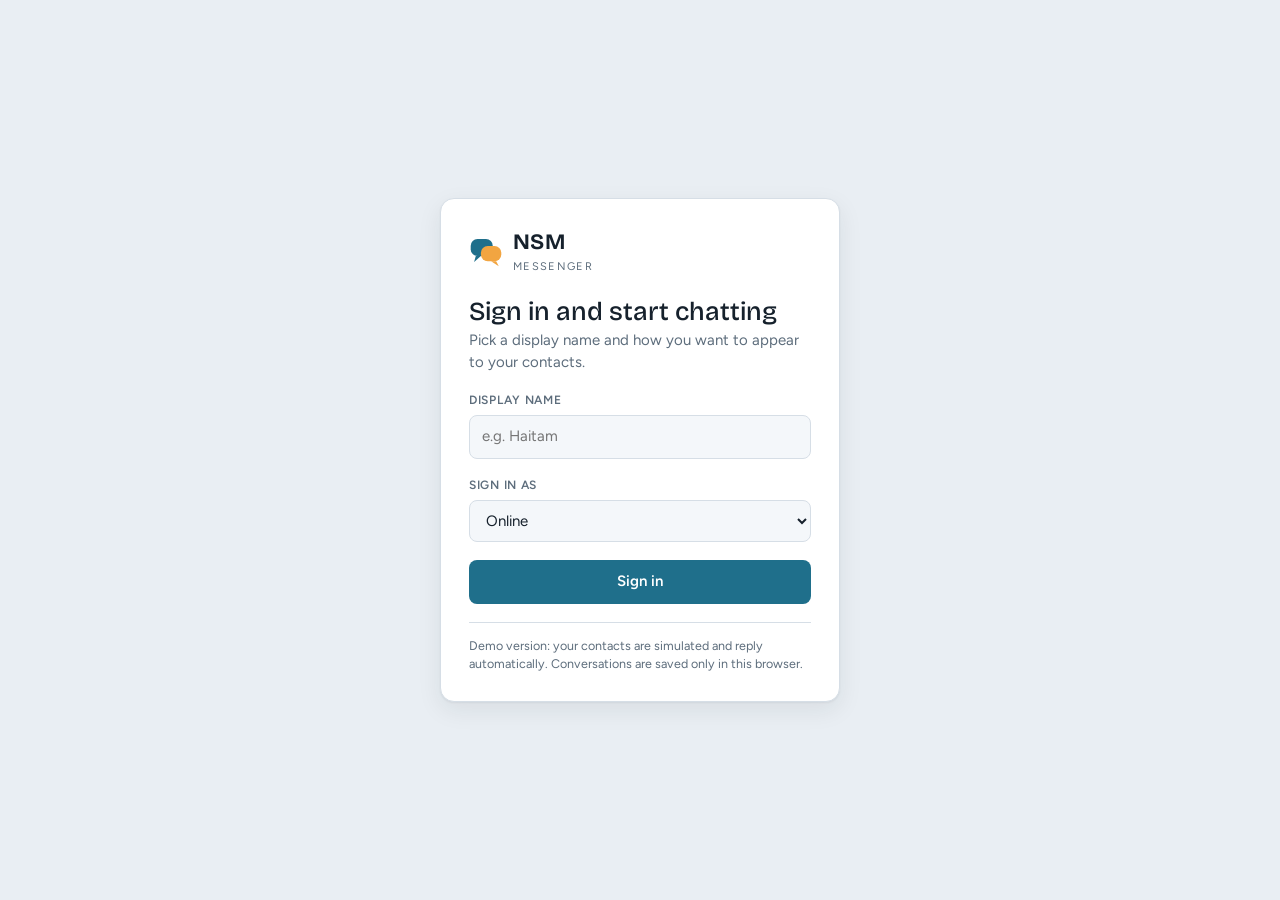
==== nsm/index.html @ 87607c0f "Add NSM Messenger demo app Co-Authored-By: Claude Opus 5.5 <noreply@anthropic.com> Claude-Session: h" ====
<!doctype html>
<html lang="en">
<head>
<meta charset="utf-8">
<meta name="viewport" content="width=device-width, initial-scale=1, viewport-fit=cover">
<title>NSM Messenger</title>
<meta name="claude:viewport-fit-sides" content="cover">
<link rel="preconnect" href="https://fonts.googleapis.com">
<link rel="preconnect" href="https://fonts.gstatic.com" crossorigin>
<link rel="stylesheet" href="https://fonts.googleapis.com/css2?family=Bricolage+Grotesque:opsz,wght@12..96,500;12..96,700&family=Figtree:wght@400;500;600&display=swap">
<style>
/* Layout: two-pane messenger — contact list on the left, tabbed conversations on the right; one pane at a time on phones */
:root {
  --bg: #e9eef3;
  --panel: #ffffff;
  --panel-2: #f4f7fa;
  --line: #d6dee6;
  --fg: #16212c;
  --muted: #5d6d7c;
  --accent: #1f6f8b;      /* deep lagoon */
  --accent-fg: #ffffff;
  --accent-soft: #dcecf2;
  --spark: #f2a541;       /* amber for nudges and unread */
  --mine: #1f6f8b;
  --mine-fg: #ffffff;
  --theirs: #eef2f6;
  --online: #2e9e5b;
  --busy: #d64545;
  --away: #e0a526;
  --offline: #9aa7b3;
  --shadow: 0 1px 2px rgba(22,33,44,.06), 0 8px 24px rgba(22,33,44,.08);
  --font-display: "Bricolage Grotesque", "Segoe UI", system-ui, sans-serif;
  --font-body: "Figtree", "Segoe UI", system-ui, -apple-system, sans-serif;
  color-scheme: light;
}
@media (prefers-color-scheme: dark) {
  :root:not([data-theme="light"]) {
    --bg: #0e151c; --panel: #151f29; --panel-2: #1b2733; --line: #283745;
    --fg: #e6edf3; --muted: #93a3b2; --accent: #4fb3d3; --accent-fg: #06202a;
    --accent-soft: #1b3a47; --spark: #f2b45c; --mine: #2b7f9c; --mine-fg: #f2fbff;
    --theirs: #1f2c39; --offline: #5e6d7b;
    --shadow: 0 1px 2px rgba(0,0,0,.3), 0 8px 24px rgba(0,0,0,.35);
    color-scheme: dark;
  }
}
:root[data-theme="dark"] {
  --bg: #0e151c; --panel: #151f29; --panel-2: #1b2733; --line: #283745;
  --fg: #e6edf3; --muted: #93a3b2; --accent: #4fb3d3; --accent-fg: #06202a;
  --accent-soft: #1b3a47; --spark: #f2b45c; --mine: #2b7f9c; --mine-fg: #f2fbff;
  --theirs: #1f2c39; --offline: #5e6d7b;
  --shadow: 0 1px 2px rgba(0,0,0,.3), 0 8px 24px rgba(0,0,0,.35);
  color-scheme: dark;
}

* { box-sizing: border-box; }
html, body { height: 100%; }
body {
  margin: 0; background: var(--bg); color: var(--fg);
  font-family: var(--font-body); font-size: 15px; line-height: 1.45;
  padding-left: max(16px, env(safe-area-inset-left, 0px));
  padding-right: max(16px, env(safe-area-inset-right, 0px));
  padding-block: 16px;
}
button, input, select, textarea { font: inherit; color: inherit; }
button { cursor: pointer; }
:focus-visible { outline: 2px solid var(--accent); outline-offset: 2px; }
[hidden] { display: none !important; }

/* ---------- Logo ---------- */
.logo { display: inline-flex; align-items: center; gap: 10px; }
.logo svg { width: 34px; height: 34px; flex: none; }
.logo b { font-family: var(--font-display); font-weight: 700; font-size: 22px; letter-spacing: .02em; }
.logo small { display: block; font-size: 11px; color: var(--muted); letter-spacing: .12em; text-transform: uppercase; }

/* ---------- Sign-in ---------- */
.signin { height: 100%; display: grid; place-items: center; }
.signin-card {
  width: min(400px, 100%); background: var(--panel); border: 1px solid var(--line);
  border-radius: 14px; box-shadow: var(--shadow); padding: 28px; display: grid; gap: 18px;
}
.signin-card h1 { font-family: var(--font-display); font-weight: 500; font-size: 26px; margin: 0; text-wrap: balance; }
.signin-card p { margin: 0; color: var(--muted); }
.field { display: grid; gap: 6px; }
.field label { font-size: 12px; font-weight: 600; letter-spacing: .06em; text-transform: uppercase; color: var(--muted); }
.field input, .field select {
  border: 1px solid var(--line); background: var(--panel-2); border-radius: 8px; padding: 10px 12px; width: 100%;
}
.btn {
  border: 0; border-radius: 8px; padding: 11px 16px; font-weight: 600;
  background: var(--accent); color: var(--accent-fg);
}
.btn:hover { filter: brightness(1.08); }
.demo-note { font-size: 12.5px; color: var(--muted); border-top: 1px solid var(--line); padding-top: 14px; }

/* ---------- App shell ---------- */
.app {
  height: 100%; max-width: 1200px; margin: 0 auto;
  display: grid; grid-template-columns: 330px minmax(0, 1fr); gap: 14px;
}
.pane { background: var(--panel); border: 1px solid var(--line); border-radius: 14px; box-shadow: var(--shadow); min-height: 0; min-width: 0; display: flex; flex-direction: column; overflow: hidden; }

/* Left: me + contacts */
.me { padding: 16px; border-bottom: 1px solid var(--line); display: grid; gap: 12px; background: var(--panel-2); }
.me-top { display: flex; align-items: center; justify-content: space-between; gap: 8px; }
.icon-btn { border: 1px solid var(--line); background: var(--panel); border-radius: 8px; width: 34px; height: 34px; display: grid; place-items: center; }
.icon-btn svg { width: 18px; height: 18px; stroke: currentColor; fill: none; stroke-width: 1.8; stroke-linecap: round; stroke-linejoin: round; }
.icon-btn:hover { border-color: var(--accent); color: var(--accent); }
.me-row { display: flex; gap: 12px; align-items: center; min-width: 0; }
.me-info { min-width: 0; flex: 1; display: grid; gap: 2px; }
.me-name { display: flex; gap: 6px; align-items: center; min-width: 0; }
.me-name input { font-weight: 600; font-size: 16px; border: 1px solid transparent; background: transparent; border-radius: 6px; padding: 2px 4px; margin-left: -4px; min-width: 0; flex: 1; }
.me-name select { border: 1px solid var(--line); background: var(--panel); border-radius: 6px; font-size: 12.5px; padding: 2px 4px; }
.me-pm { font-size: 13px; color: var(--muted); border: 1px solid transparent; background: transparent; border-radius: 6px; padding: 2px 4px; margin-left: -4px; width: 100%; font-style: italic; }
.me-name input:hover, .me-pm:hover, .me-name input:focus, .me-pm:focus { border-color: var(--line); background: var(--panel); }

.avatar { position: relative; flex: none; width: 44px; height: 44px; border-radius: 12px; display: grid; place-items: center; font-family: var(--font-display); font-weight: 700; font-size: 17px; color: #fff; }
.avatar.sm { width: 36px; height: 36px; border-radius: 10px; font-size: 14px; }
.avatar.lg { width: 52px; height: 52px; border-radius: 14px; font-size: 20px; }
.avatar::after {
  content: ""; position: absolute; right: -3px; bottom: -3px; width: 13px; height: 13px; border-radius: 50%;
  border: 2.5px solid var(--panel); background: var(--dot, var(--offline));
}
.st-online { --dot: var(--online); }
.st-busy { --dot: var(--busy); }
.st-away { --dot: var(--away); }
.st-offline { --dot: var(--offline); }

.search { padding: 12px 16px; border-bottom: 1px solid var(--line); }
.search input { width: 100%; border: 1px solid var(--line); background: var(--panel-2); border-radius: 8px; padding: 8px 12px; }

.contacts { overflow-y: auto; flex: 1; padding: 6px 8px 12px; }
.group-title {
  width: 100%; display: flex; align-items: center; gap: 6px; border: 0; background: none; text-align: left;
  padding: 10px 8px 6px; font-size: 12px; font-weight: 600; letter-spacing: .08em; text-transform: uppercase; color: var(--muted);
}
.group-title .chev { transition: transform .15s; display: inline-block; }
.group-title[aria-expanded="false"] .chev { transform: rotate(-90deg); }
.contact {
  width: 100%; display: flex; gap: 10px; align-items: center; padding: 8px; border-radius: 10px;
  border: 0; background: none; text-align: left; min-width: 0;
}
.contact:hover { background: var(--panel-2); }
.contact.active { background: var(--accent-soft); }
.contact .c-info { min-width: 0; flex: 1; display: grid; }
.contact .c-name { font-weight: 600; white-space: nowrap; overflow: hidden; text-overflow: ellipsis; }
.contact .c-pm { font-size: 12.5px; color: var(--muted); white-space: nowrap; overflow: hidden; text-overflow: ellipsis; }
.contact.is-offline .c-name { color: var(--muted); font-weight: 500; }
.badge { flex: none; min-width: 20px; height: 20px; border-radius: 10px; padding: 0 6px; background: var(--spark); color: #2b1a00; font-size: 12px; font-weight: 700; display: grid; place-items: center; }

/* Right: conversations */
.tabs { display: flex; gap: 4px; padding: 8px 8px 0; border-bottom: 1px solid var(--line); overflow-x: auto; background: var(--panel-2); min-height: 45px; }
.tab {
  display: flex; align-items: center; gap: 8px; border: 1px solid transparent; border-bottom: 0; border-radius: 9px 9px 0 0;
  padding: 7px 8px 7px 12px; background: none; white-space: nowrap; color: var(--muted); font-weight: 500; flex: none;
}
.tab.active { background: var(--panel); border-color: var(--line); color: var(--fg); margin-bottom: -1px; }
.tab .x { border: 0; background: none; width: 20px; height: 20px; border-radius: 5px; display: grid; place-items: center; color: var(--muted); padding: 0; }
.tab .x:hover { background: var(--line); color: var(--fg); }
.tab-dot { width: 10px; height: 10px; border-radius: 50%; background: var(--dot, var(--offline)); flex: none; }
.tab.flash { animation: flash 1s ease-in-out 3; }
@keyframes flash { 50% { background: var(--spark); color: #2b1a00; } }

.convo { flex: 1; display: flex; flex-direction: column; min-height: 0; }
.convo-head { display: flex; gap: 12px; align-items: center; padding: 14px 16px; border-bottom: 1px solid var(--line); }
.convo-head .h-info { min-width: 0; flex: 1; }
.convo-head .h-name { font-family: var(--font-display); font-weight: 700; font-size: 19px; line-height: 1.2; }
.convo-head .h-sub { font-size: 13px; color: var(--muted); white-space: nowrap; overflow: hidden; text-overflow: ellipsis; }
.back { display: none; }

.messages { flex: 1; overflow-y: auto; padding: 16px; display: flex; flex-direction: column; gap: 4px; min-height: 0; }
.msg { max-width: min(72%, 560px); display: grid; gap: 2px; }
.msg .who { font-size: 12px; color: var(--muted); margin-top: 8px; }
.msg .bubble { padding: 8px 12px; border-radius: 14px; background: var(--theirs); overflow-wrap: anywhere; white-space: pre-wrap; }
.msg.mine { align-self: flex-end; }
.msg.mine .who { text-align: right; }
.msg.mine .bubble { background: var(--mine); color: var(--mine-fg); }
.msg .time { font-size: 11px; color: var(--muted); font-variant-numeric: tabular-nums; }
.msg.mine .time { text-align: right; }
.sys { align-self: center; font-size: 12.5px; color: var(--muted); background: var(--panel-2); border: 1px dashed var(--line); border-radius: 20px; padding: 4px 12px; margin: 8px 0; text-align: center; }
.sys.nudge { border-color: var(--spark); color: var(--fg); }
.typing { font-size: 13px; color: var(--muted); padding: 0 16px 6px; min-height: 24px; font-style: italic; }
.typing .dots span { display: inline-block; animation: bounce 1.2s infinite; }
.typing .dots span:nth-child(2) { animation-delay: .15s; }
.typing .dots span:nth-child(3) { animation-delay: .3s; }
@keyframes bounce { 0%, 60%, 100% { transform: none; } 30% { transform: translateY(-3px); } }

.composer { border-top: 1px solid var(--line); padding: 10px 12px 12px; display: grid; gap: 8px; position: relative; }
.tools { display: flex; gap: 6px; align-items: center; flex-wrap: wrap; }
.tool { border: 1px solid var(--line); background: var(--panel); border-radius: 8px; padding: 5px 10px; font-size: 13px; font-weight: 500; display: inline-flex; gap: 6px; align-items: center; }
.tool:hover { border-color: var(--accent); color: var(--accent); }
.tool svg { width: 16px; height: 16px; stroke: currentColor; fill: none; stroke-width: 1.8; stroke-linecap: round; stroke-linejoin: round; }
.tool.nudge-btn:hover { border-color: var(--spark); color: var(--fg); background: color-mix(in srgb, var(--spark) 20%, var(--panel)); }
.input-row { display: flex; gap: 8px; align-items: flex-end; }
.input-row textarea { flex: 1; min-width: 0; resize: none; border: 1px solid var(--line); background: var(--panel-2); border-radius: 10px; padding: 10px 12px; height: 46px; max-height: 140px; }
.input-row .btn { height: 46px; }

.picker {
  position: absolute; bottom: calc(100% - 4px); left: 12px; background: var(--panel); border: 1px solid var(--line);
  border-radius: 12px; box-shadow: var(--shadow); padding: 8px; display: grid; grid-template-columns: repeat(8, 36px); gap: 2px; z-index: 5;
}
.picker button { border: 0; background: none; border-radius: 8px; height: 36px; font-size: 20px; }
.picker button:hover { background: var(--panel-2); }
.picker .hint { grid-column: 1 / -1; font-size: 11.5px; color: var(--muted); padding: 4px 4px 0; }

.empty { flex: 1; display: grid; place-items: center; text-align: center; padding: 24px; color: var(--muted); }
.empty h2 { font-family: var(--font-display); font-weight: 500; color: var(--fg); margin: 12px 0 4px; font-size: 22px; }
.empty p { margin: 0; max-width: 36ch; }

.shake { animation: shake .5s cubic-bezier(.36,.07,.19,.97) 2; }
@keyframes shake {
  10%, 90% { transform: translate(-2px, 1px); } 20%, 80% { transform: translate(4px, -2px); }
  30%, 50%, 70% { transform: translate(-7px, 2px); } 40%, 60% { transform: translate(7px, -1px); }
}
@media (prefers-reduced-motion: reduce) {
  .shake, .tab.flash, .typing .dots span { animation: none; }
}

/* Toasts */
.toasts { position: fixed; right: max(16px, env(safe-area-inset-right, 0px)); top: calc(16px + env(safe-area-inset-top, 0px)); display: grid; gap: 8px; z-index: 20; }
.toast {
  width: min(300px, calc(100vw - 32px)); background: var(--panel); border: 1px solid var(--line); border-left: 4px solid var(--accent);
  border-radius: 10px; box-shadow: var(--shadow); padding: 10px 12px; display: flex; gap: 10px; align-items: center;
  animation: slidein .25s ease-out; text-align: left;
}
.toast b { display: block; }
.toast span { font-size: 13px; color: var(--muted); }
@keyframes slidein { from { transform: translateY(12px); opacity: 0; } }

/* Phone: one pane at a time */
@media (max-width: 760px) {
  body { padding-block: 8px; }
  .app { grid-template-columns: minmax(0, 1fr); }
  .app.chatting .pane-left { display: none; }
  .app:not(.chatting) .pane-right { display: none; }
  .back { display: grid; }
  .msg { max-width: 85%; }
  .picker { grid-template-columns: repeat(6, 36px); }
}
</style>
</head>
<body>

<!-- ============ Sign-in ============ -->
<section class="signin" id="signin">
  <form class="signin-card" id="signinForm" novalidate>
    <div class="logo">
      <svg viewBox="0 0 40 40" aria-hidden="true">
        <rect x="2" y="6" width="26" height="20" rx="8" fill="#1f6f8b"/>
        <path d="M8 26 L6 33 L14 26 Z" fill="#1f6f8b"/>
        <rect x="14" y="14" width="24" height="18" rx="8" fill="#f2a541"/>
        <path d="M32 32 L35 38 L26 32 Z" fill="#f2a541"/>
      </svg>
      <div><b>NSM</b><small>Messenger</small></div>
    </div>
    <div>
      <h1>Sign in and start chatting</h1>
      <p>Pick a display name and how you want to appear to your contacts.</p>
    </div>
    <div class="field">
      <label for="nameInput">Display name</label>
      <input id="nameInput" maxlength="32" placeholder="e.g. Haitam" autocomplete="nickname" required>
    </div>
    <div class="field">
      <label for="statusInput">Sign in as</label>
      <select id="statusInput">
        <option value="online">Online</option>
        <option value="busy">Busy</option>
        <option value="away">Away</option>
        <option value="offline">Appear offline</option>
      </select>
    </div>
    <button class="btn" type="submit">Sign in</button>
    <p class="demo-note">Demo version: your contacts are simulated and reply automatically. Conversations are saved only in this browser.</p>
  </form>
</section>

<!-- ============ Main app ============ -->
<main class="app" id="app" hidden>
  <aside class="pane pane-left">
    <div class="me">
      <div class="me-top">
        <div class="logo">
          <svg viewBox="0 0 40 40" aria-hidden="true">
            <rect x="2" y="6" width="26" height="20" rx="8" fill="#1f6f8b"/>
            <path d="M8 26 L6 33 L14 26 Z" fill="#1f6f8b"/>
            <rect x="14" y="14" width="24" height="18" rx="8" fill="#f2a541"/>
            <path d="M32 32 L35 38 L26 32 Z" fill="#f2a541"/>
          </svg>
          <div><b>NSM</b></div>
        </div>
        <div style="display:flex; gap:6px">
          <button class="icon-btn" id="soundBtn" title="Sounds on" aria-label="Turn sounds off">
            <svg viewBox="0 0 24 24"><path d="M11 5 6 9H3v6h3l5 4z"/><path d="M15.5 8.5a5 5 0 0 1 0 7"/><path d="M18.5 5.5a9 9 0 0 1 0 13"/></svg>
          </button>
          <button class="icon-btn" id="signoutBtn" title="Sign out" aria-label="Sign out">
            <svg viewBox="0 0 24 24"><path d="M15 4h4a1 1 0 0 1 1 1v14a1 1 0 0 1-1 1h-4"/><path d="M10 16l-4-4 4-4"/><path d="M6 12h10"/></svg>
          </button>
        </div>
      </div>
      <div class="me-row">
        <div class="avatar lg" id="meAvatar"></div>
        <div class="me-info">
          <div class="me-name">
            <input id="meName" aria-label="Your display name" maxlength="32">
            <select id="meStatus" aria-label="Your status">
              <option value="online">Online</option>
              <option value="busy">Busy</option>
              <option value="away">Away</option>
              <option value="offline">Appear offline</option>
            </select>
          </div>
          <input class="me-pm" id="mePm" aria-label="Your personal message" maxlength="80" placeholder="Share a quick message">
        </div>
      </div>
    </div>
    <div class="search"><input id="search" type="search" placeholder="Search contacts" aria-label="Search contacts"></div>
    <div class="contacts" id="contacts"></div>
  </aside>

  <section class="pane pane-right" id="chatPane">
    <div class="tabs" id="tabs" role="tablist" aria-label="Open conversations"></div>
    <div class="empty" id="empty">
      <div>
        <svg viewBox="0 0 40 40" width="64" height="64" aria-hidden="true">
          <rect x="2" y="6" width="26" height="20" rx="8" fill="#1f6f8b"/>
          <path d="M8 26 L6 33 L14 26 Z" fill="#1f6f8b"/>
          <rect x="14" y="14" width="24" height="18" rx="8" fill="#f2a541"/>
          <path d="M32 32 L35 38 L26 32 Z" fill="#f2a541"/>
        </svg>
        <h2>No conversation open</h2>
        <p>Double-click a contact (or tap on a phone) to start a conversation. You can keep several open in tabs.</p>
      </div>
    </div>
    <div class="convo" id="convo" hidden>
      <div class="convo-head">
        <button class="icon-btn back" id="backBtn" aria-label="Back to contacts">
          <svg viewBox="0 0 24 24"><path d="M15 18l-6-6 6-6"/></svg>
        </button>
        <div class="avatar" id="hAvatar"></div>
        <div class="h-info">
          <div class="h-name" id="hName"></div>
          <div class="h-sub" id="hSub"></div>
        </div>
      </div>
      <div class="messages" id="messages" aria-live="polite"></div>
      <div class="typing" id="typing"></div>
      <div class="composer">
        <div class="picker" id="picker" hidden></div>
        <div class="tools">
          <button class="tool" id="emojiBtn" type="button" aria-expanded="false">
            <svg viewBox="0 0 24 24"><circle cx="12" cy="12" r="9"/><path d="M8.5 14a4 4 0 0 0 7 0"/><path d="M9 9.5h.01M15 9.5h.01"/></svg>Emoticons
          </button>
          <button class="tool nudge-btn" id="nudgeBtn" type="button" title="Shake your contact's window">
            <svg viewBox="0 0 24 24"><path d="M4 8l2 8M10 6l2 12M16 8l2 8"/></svg>Nudge
          </button>
          <button class="tool" id="clearBtn" type="button">
            <svg viewBox="0 0 24 24"><path d="M4 7h16M9 7V4h6v3M6 7l1 13h10l1-13"/></svg>Clear history
          </button>
        </div>
        <form class="input-row" id="sendForm">
          <textarea id="input" rows="1" placeholder="Type a message" aria-label="Message"></textarea>
          <button class="btn" type="submit">Send</button>
        </form>
      </div>
    </div>
  </section>
</main>

<div class="toasts" id="toasts" aria-live="polite"></div>

<script>
(() => {
  "use strict";

  /* ---------------- Storage (safe) ---------------- */
  const KEY = "nsm-messenger-v1";
  const load = () => { try { return JSON.parse(localStorage.getItem(KEY)) || {}; } catch { return {}; } };
  const save = () => {
    try {
      localStorage.setItem(KEY, JSON.stringify({
        me, sound, convos,
        contacts: contacts.map(c => ({ id: c.id, status: c.status }))
      }));
    } catch {}
  };

  /* ---------------- Data ---------------- */
  const STATUS_LABEL = { online: "Online", busy: "Busy", away: "Away", offline: "Offline" };
  const COLORS = ["#1f6f8b", "#b4532a", "#6b4fa3", "#2e8a62", "#a33d63", "#3d5fa8", "#8a6a1f", "#3b7c84"];

  // Simulated contacts. All fictional.
  const SEED = [
    { id: "yasmine", name: "Yasmine", pm: "Back from Chefchaouen ☀️", status: "online", mood: "warm",
      lines: ["Haha yes!", "I was just thinking about that", "Did you see the photos I sent?", "Let's grab a coffee this week?", "Totally agree 😊"] },
    { id: "karim", name: "Karim B.", pm: "Coding… do not disturb", status: "busy", mood: "short",
      lines: ["one sec", "in a meeting, call you after", "ok 👍", "send me the link", "yep"] },
    { id: "lea", name: "Léa", pm: "♪ listening to lo-fi beats", status: "online", mood: "warm",
      lines: ["Oh nice!!", "Tell me more 👀", "I miss our long chats", "Same here lol", "That song is stuck in my head now 🎶"] },
    { id: "omar", name: "Omar", pm: "Match tonight at 9 ⚽", status: "away", mood: "sport",
      lines: ["Are you watching the match?", "We're going to win this one", "Haha classic", "Brb, getting food", "Who's coming tonight?"] },
    { id: "sofia", name: "Sofia", pm: "Exams week 📚", status: "online", mood: "study",
      lines: ["Can't talk long, revising", "Do you have the notes from Tuesday?", "Wish me luck!", "Ugh, so much to learn", "Thanks, you're the best"] },
    { id: "nadia", name: "Nadia", pm: "", status: "offline", mood: "warm",
      lines: ["Sorry, just saw this!", "Hey you! How are things?", "Haha I knew it", "Let's catch up soon"] },
    { id: "thomas", name: "Thomas", pm: "Somewhere over the Atlantic ✈️", status: "offline", mood: "short",
      lines: ["Just landed!", "wifi is terrible here", "Talk later?", "👋"] },
    { id: "ines", name: "Inès", pm: "New phone, who dis", status: "offline", mood: "warm",
      lines: ["Hiii", "OMG really?", "Send pics!", "That's hilarious 😂"] }
  ];

  const saved = load();
  let me = saved.me || null;
  let sound = saved.sound !== false;
  let convos = saved.convos || {};     // id -> [{from, text, t, kind}]
  const contacts = SEED.map((c, i) => {
    const s = (saved.contacts || []).find(x => x.id === c.id);
    return { ...c, color: COLORS[i % COLORS.length], status: s ? s.status : c.status, unread: 0 };
  });
  let openTabs = [];
  let active = null;
  const collapsed = { online: false, offline: false };
  const typingTimers = {};

  /* ---------------- Helpers ---------------- */
  const $ = id => document.getElementById(id);
  const esc = s => s.replace(/[&<>"']/g, ch => ({ "&": "&amp;", "<": "&lt;", ">": "&gt;", '"': "&quot;", "'": "&#39;" }[ch]));
  const initials = n => n.trim().split(/\s+/).map(p => p[0]).join("").slice(0, 2).toUpperCase() || "?";
  const byId = id => contacts.find(c => c.id === id);
  const fmtTime = t => new Date(t).toLocaleTimeString([], { hour: "2-digit", minute: "2-digit" });
  const rand = arr => arr[Math.floor(Math.random() * arr.length)];

  const EMOTICONS = [
    [":)", "🙂"], [":-)", "🙂"], [":D", "😄"], [":-D", "😄"], [";)", "😉"], [";-)", "😉"],
    [":(", "🙁"], [":-(", "🙁"], [":P", "😛"], [":p", "😛"], [":O", "😮"], [":o", "😮"],
    [":'(", "😢"], ["(H)", "😎"], ["(h)", "😎"], [":@", "😠"], ["<3", "❤️"], ["(y)", "👍"],
    ["(Y)", "👍"], ["(n)", "👎"], ["(N)", "👎"], ["(L)", "❤️"], ["(l)", "❤️"], ["(*)", "⭐"], ["(coffee)", "☕"]
  ];
  const PICKER = ["🙂","😄","😉","😛","😮","😢","😎","😠","❤️","👍","👎","⭐","☕","😂","🥰","🤔","🙌","🎉","😴","🔥","🍕","🎶","⚽","👋"];
  const emoticonize = text => {
    // Replace text shortcuts only when surrounded by start/end or whitespace.
    let out = text;
    for (const [code, emo] of EMOTICONS) {
      const re = new RegExp("(^|\\s)" + code.replace(/[.*+?^${}()|[\]\\]/g, "\\$&") + "(?=\\s|$)", "g");
      out = out.replace(re, "$1" + emo);
    }
    return out;
  };

  /* ---------------- Sound (Web Audio, starts after a click) ---------------- */
  let ctx = null;
  const tone = (freqs, dur = 0.12) => {
    if (!sound) return;
    try {
      ctx = ctx || new (window.AudioContext || window.webkitAudioContext)();
      let t = ctx.currentTime;
      for (const f of freqs) {
        const o = ctx.createOscillator(), g = ctx.createGain();
        o.type = "sine"; o.frequency.value = f;
        g.gain.setValueAtTime(0.0001, t);
        g.gain.exponentialRampToValueAtTime(0.18, t + 0.01);
        g.gain.exponentialRampToValueAtTime(0.0001, t + dur);
        o.connect(g).connect(ctx.destination); o.start(t); o.stop(t + dur + 0.02);
        t += dur * 0.8;
      }
    } catch {}
  };
  const sfx = {
    message: () => tone([880, 1175]),
    signin: () => tone([523, 659, 784], 0.14),
    nudge: () => tone([180, 140, 180, 140], 0.08)
  };

  /* ---------------- Rendering: me ---------------- */
  function renderMe() {
    $("meName").value = me.name;
    $("meStatus").value = me.status;
    $("mePm").value = me.pm || "";
    const a = $("meAvatar");
    a.textContent = initials(me.name);
    a.style.background = "#1f6f8b";
    a.className = "avatar lg st-" + me.status;
    const sb = $("soundBtn");
    sb.title = sound ? "Sounds on" : "Sounds off";
    sb.setAttribute("aria-label", sound ? "Turn sounds off" : "Turn sounds on");
    sb.style.opacity = sound ? 1 : 0.45;
  }

  /* ---------------- Rendering: contacts ---------------- */
  function contactRow(c) {
    const off = c.status === "offline";
    return `<button class="contact ${off ? "is-offline" : ""} ${c.id === active ? "active" : ""}" data-id="${c.id}" title="${esc(c.name)} (${STATUS_LABEL[c.status]})">
      <span class="avatar sm st-${c.status}" style="background:${c.color}">${esc(initials(c.name))}</span>
      <span class="c-info">
        <span class="c-name">${esc(c.name)}${c.status !== "online" && !off ? ` <span style="font-weight:400;color:var(--muted)">(${STATUS_LABEL[c.status]})</span>` : ""}</span>
        ${c.pm ? `<span class="c-pm">${esc(c.pm)}</span>` : ""}
      </span>
      ${c.unread ? `<span class="badge" aria-label="${c.unread} unread">${c.unread}</span>` : ""}
    </button>`;
  }
  function renderContacts() {
    const q = $("search").value.trim().toLowerCase();
    const list = contacts.filter(c => !q || c.name.toLowerCase().includes(q) || (c.pm || "").toLowerCase().includes(q));
    const on = list.filter(c => c.status !== "offline");
    const off = list.filter(c => c.status === "offline");
    const group = (key, label, items) => `
      <button class="group-title" data-group="${key}" aria-expanded="${!collapsed[key]}"><span class="chev">▾</span>${label} (${items.length})</button>
      ${collapsed[key] ? "" : items.map(contactRow).join("")}`;
    $("contacts").innerHTML = group("online", "Online", on) + group("offline", "Offline", off) +
      (list.length ? "" : `<p style="color:var(--muted);padding:12px 8px;margin:0">No contact matches “${esc(q)}”.</p>`);
  }

  /* ---------------- Rendering: tabs & conversation ---------------- */
  function renderTabs() {
    $("tabs").innerHTML = openTabs.map(id => {
      const c = byId(id);
      return `<div class="tab ${id === active ? "active" : ""}" role="tab" aria-selected="${id === active}" data-tab="${id}" tabindex="0">
        <span class="tab-dot st-${c.status}" aria-label="${STATUS_LABEL[c.status]}"></span>
        ${esc(c.name)}${c.unread ? ` <span class="badge">${c.unread}</span>` : ""}
        <button class="x" data-close="${id}" aria-label="Close conversation with ${esc(c.name)}">✕</button>
      </div>`;
    }).join("");
    $("empty").hidden = !!active;
    $("convo").hidden = !active;
  }

  function renderHeader() {
    if (!active) return;
    const c = byId(active);
    const a = $("hAvatar");
    a.textContent = initials(c.name); a.style.background = c.color; a.className = "avatar st-" + c.status;
    $("hName").textContent = c.name;
    $("hSub").textContent = STATUS_LABEL[c.status] + (c.pm ? " · " + c.pm : "");
  }

  function renderMessages() {
    if (!active) return;
    const c = byId(active);
    const msgs = convos[active] || [];
    let html = msgs.length ? "" : `<div class="sys">This is the start of your conversation with ${esc(c.name)}. Say hi :)</div>`;
    if (c.status === "offline") html += `<div class="sys">${esc(c.name)} appears to be offline. Messages will be delivered when they sign in.</div>`;
    let prev = null;
    for (const m of msgs) {
      if (m.kind === "nudge") {
        html += `<div class="sys nudge">${m.from === "me" ? "You sent a nudge." : esc(c.name) + " just sent you a nudge!"} · ${fmtTime(m.t)}</div>`;
        prev = null; continue;
      }
      const mine = m.from === "me";
      const showWho = prev !== m.from;
      html += `<div class="msg ${mine ? "mine" : ""}">
        ${showWho ? `<div class="who">${mine ? esc(me.name) : esc(c.name)} says:</div>` : ""}
        <div class="bubble">${esc(m.text)}</div>
        <div class="time">${fmtTime(m.t)}</div>
      </div>`;
      prev = m.from;
    }
    const box = $("messages");
    box.innerHTML = html;
    box.scrollTop = box.scrollHeight;
  }

  function renderTyping() {
    const el = $("typing");
    if (active && typingTimers[active]) {
      el.innerHTML = `${esc(byId(active).name)} is typing<span class="dots"><span>.</span><span>.</span><span>.</span></span>`;
    } else el.textContent = "";
  }

  function renderAll() { renderMe(); renderContacts(); renderTabs(); renderHeader(); renderMessages(); renderTyping(); }

  /* ---------------- Actions ---------------- */
  function openChat(id) {
    if (!openTabs.includes(id)) openTabs.push(id);
    active = id;
    byId(id).unread = 0;
    $("app").classList.add("chatting");
    renderContacts(); renderTabs(); renderHeader(); renderMessages(); renderTyping();
    $("picker").hidden = true;
    setTimeout(() => $("input").focus(), 0);
  }
  function closeChat(id) {
    openTabs = openTabs.filter(x => x !== id);
    if (active === id) active = openTabs[openTabs.length - 1] || null;
    if (!active) $("app").classList.remove("chatting");
    renderContacts(); renderTabs(); renderHeader(); renderMessages(); renderTyping();
  }
  function push(id, msg) {
    (convos[id] = convos[id] || []).push(msg);
    if (convos[id].length > 300) convos[id] = convos[id].slice(-300);
    save();
  }

  function incoming(id, msg) {
    push(id, msg);
    const c = byId(id);
    if (!openTabs.includes(id)) openTabs.push(id);
    if (id !== active || document.hidden) {
      c.unread++;
      toast(c, msg.kind === "nudge" ? "sent you a nudge!" : msg.text);
    }
    if (msg.kind === "nudge") { sfx.nudge(); shake(); } else sfx.message();
    if (!active) active = id;
    renderContacts(); renderTabs(); renderHeader(); renderMessages(); renderTyping();
    if (id !== active) { const t = document.querySelector(`[data-tab="${id}"]`); t && t.classList.add("flash"); }
  }

  function shake() {
    const p = $("chatPane");
    p.classList.remove("shake"); void p.offsetWidth; p.classList.add("shake");
  }

  // Simulated reply: picks a contextual line, shows "typing", then answers.
  function scheduleReply(id, userText) {
    const c = byId(id);
    if (c.status === "offline" || me.status === "offline") return;
    if (typingTimers[id]) return;
    const delayStart = c.status === "away" ? 3000 + Math.random() * 4000 : 600 + Math.random() * 1200;
    setTimeout(() => {
      typingTimers[id] = true; renderTyping();
      const text = replyFor(c, userText);
      setTimeout(() => {
        delete typingTimers[id];
        incoming(id, { from: id, text, t: Date.now() });
        renderTyping();
      }, 900 + Math.min(text.length * 45, 2600));
    }, delayStart);
  }

  function replyFor(c, text) {
    const t = text.toLowerCase();
    if (/\b(hi|hey|hello|salut|salam|bonjour|yo)\b/.test(t)) return rand([`Hey ${me.name}! 😄`, `Heyy, what's up?`, `Hi! Long time no see`]);
    if (/how are (you|u)|ça va|ca va|labas/.test(t)) return rand(["All good, and you?", "Pretty busy but fine 🙂", "Great now that you're here haha"]);
    if (/\?$/.test(t.trim())) return rand(["Hmm good question 🤔", "Yes, I think so", "Not sure, let me check", "Why do you ask? 😛"]);
    if (/(bye|ciao|later|see you|bslama)/.test(t)) return rand(["Bye! 👋", "Talk later!", "See you ❤️"]);
    if (/(lol|haha|mdr|😂)/.test(t)) return rand(["😂😂", "Haha stop", "I'm dying lol"]);
    return rand(c.lines);
  }

  function send(text) {
    text = emoticonize(text.trim());
    if (!text || !active) return;
    push(active, { from: "me", text, t: Date.now() });
    renderMessages();
    scheduleReply(active, text);
  }

  function nudge() {
    if (!active) return;
    const last = (convos[active] || []).filter(m => m.kind === "nudge" && m.from === "me").pop();
    if (last && Date.now() - last.t < 5000) { toast(null, "Wait a few seconds before sending another nudge."); return; }
    push(active, { from: "me", kind: "nudge", t: Date.now() });
    sfx.nudge(); shake(); renderMessages();
    const c = byId(active), id = active;
    if (c.status !== "offline" && Math.random() < 0.5) {
      setTimeout(() => incoming(id, { from: id, text: rand(["Hey! Stop shaking my window 😂", "Ok ok I'm here!", "What?? 😄"]), t: Date.now() }), 1800);
    }
  }

  /* ---------------- Toasts ---------------- */
  function toast(c, text) {
    const el = document.createElement("button");
    el.className = "toast";
    el.innerHTML = c
      ? `<span class="avatar sm st-${c.status}" style="background:${c.color}">${esc(initials(c.name))}</span><div style="min-width:0"><b>${esc(c.name)}</b><span>${esc(text.length > 70 ? text.slice(0, 70) + "…" : text)}</span></div>`
      : `<div><span>${esc(text)}</span></div>`;
    if (c) el.addEventListener("click", () => { openChat(c.id); el.remove(); });
    else el.addEventListener("click", () => el.remove());
    $("toasts").appendChild(el);
    setTimeout(() => el.remove(), 5000);
  }

  /* ---------------- Simulated presence ---------------- */
  let presenceTimer = null;
  function startPresence() {
    clearInterval(presenceTimer);
    presenceTimer = setInterval(() => {
      const c = rand(contacts);
      const before = c.status;
      const options = ["online", "online", "away", "busy", "offline"].filter(s => s !== before);
      c.status = rand(options);
      if (before === "offline" && c.status !== "offline") {
        sfx.signin();
        toast(c, "has just signed in.");
        // Sometimes a contact who signs in says hi first.
        if (Math.random() < 0.35) setTimeout(() => incoming(c.id, { from: c.id, text: rand([`Hey ${me.name}!`, "Anyone here?", "Hiii 👋"]), t: Date.now() }), 4000);
      }
      save(); renderContacts(); renderTabs(); renderHeader();
      if (active === c.id) renderMessages();
    }, 25000);
  }

  /* ---------------- Sign-in / out ---------------- */
  function enterApp() {
    $("signin").hidden = true;
    $("app").hidden = false;
    renderAll();
    startPresence();
    sfx.signin();
    setTimeout(() => {
      const y = byId("yasmine");
      if (!(convos.yasmine || []).length && y.status !== "offline")
        incoming("yasmine", { from: "yasmine", text: `Hey ${me.name}! You're online 😄`, t: Date.now() });
    }, 2500);
  }

  $("nameInput").value = (me && me.name) || "";
  if (me) $("statusInput").value = me.status;
  $("signinForm").addEventListener("submit", e => {
    e.preventDefault();
    const name = $("nameInput").value.trim();
    if (!name) { $("nameInput").focus(); $("nameInput").placeholder = "Enter a display name to sign in"; return; }
    me = { name, status: $("statusInput").value, pm: (me && me.pm) || "" };
    save(); enterApp();
  });
  $("signoutBtn").addEventListener("click", () => {
    clearInterval(presenceTimer);
    openTabs = []; active = null;
    $("app").hidden = true; $("app").classList.remove("chatting");
    $("signin").hidden = false;
  });

  /* ---------------- Events ---------------- */
  $("meName").addEventListener("change", e => { me.name = e.target.value.trim() || me.name; save(); renderMe(); renderMessages(); });
  $("meStatus").addEventListener("change", e => { me.status = e.target.value; save(); renderMe(); });
  $("mePm").addEventListener("change", e => { me.pm = e.target.value.trim(); save(); });
  $("soundBtn").addEventListener("click", () => { sound = !sound; save(); renderMe(); });
  $("search").addEventListener("input", renderContacts);

  $("contacts").addEventListener("click", e => {
    const g = e.target.closest("[data-group]");
    if (g) { collapsed[g.dataset.group] = !collapsed[g.dataset.group]; renderContacts(); return; }
    const b = e.target.closest(".contact");
    if (b) openChat(b.dataset.id);
  });

  $("tabs").addEventListener("click", e => {
    const x = e.target.closest("[data-close]");
    if (x) { e.stopPropagation(); closeChat(x.dataset.close); return; }
    const t = e.target.closest("[data-tab]");
    if (t) openChat(t.dataset.tab);
  });
  $("tabs").addEventListener("keydown", e => {
    const t = e.target.closest("[data-tab]");
    if (t && (e.key === "Enter" || e.key === " ")) { e.preventDefault(); openChat(t.dataset.tab); }
  });
  $("backBtn").addEventListener("click", () => { $("app").classList.remove("chatting"); });

  $("sendForm").addEventListener("submit", e => {
    e.preventDefault();
    send($("input").value);
    $("input").value = ""; $("input").style.height = "";
  });
  $("input").addEventListener("keydown", e => {
    if (e.key === "Enter" && !e.shiftKey) { e.preventDefault(); $("sendForm").requestSubmit(); }
  });
  $("input").addEventListener("input", e => {
    const ta = e.target; ta.style.height = "46px"; ta.style.height = Math.min(ta.scrollHeight + 2, 140) + "px";
  });

  $("picker").innerHTML = PICKER.map(em => `<button type="button" data-emo="${em}" aria-label="Insert ${em}">${em}</button>`).join("") +
    `<div class="hint">Shortcuts: :) :D ;) :P :( (y) &lt;3 (coffee)</div>`;
  $("emojiBtn").addEventListener("click", () => {
    const p = $("picker"); p.hidden = !p.hidden; $("emojiBtn").setAttribute("aria-expanded", String(!p.hidden));
  });
  $("picker").addEventListener("click", e => {
    const b = e.target.closest("[data-emo]"); if (!b) return;
    const ta = $("input"), s = ta.selectionStart ?? ta.value.length;
    ta.value = ta.value.slice(0, s) + b.dataset.emo + ta.value.slice(ta.selectionEnd ?? s);
    ta.focus(); ta.selectionStart = ta.selectionEnd = s + b.dataset.emo.length;
  });
  document.addEventListener("click", e => {
    if (!e.target.closest("#picker") && !e.target.closest("#emojiBtn")) { $("picker").hidden = true; $("emojiBtn").setAttribute("aria-expanded", "false"); }
  });
  $("nudgeBtn").addEventListener("click", nudge);
  $("clearBtn").addEventListener("click", () => {
    if (!active) return;
    const btn = $("clearBtn");
    if (btn.dataset.confirm) { delete convos[active]; save(); renderMessages(); btn.dataset.confirm = ""; delete btn.dataset.confirm; btn.lastChild.textContent = "Clear history"; return; }
    btn.dataset.confirm = "1"; btn.lastChild.textContent = "Click again to clear";
    setTimeout(() => { if (btn.dataset.confirm) { delete btn.dataset.confirm; btn.lastChild.textContent = "Clear history"; } }, 3000);
  });

  if (me) { $("nameInput").value = me.name; }
})();
</script>
</body>
</html>
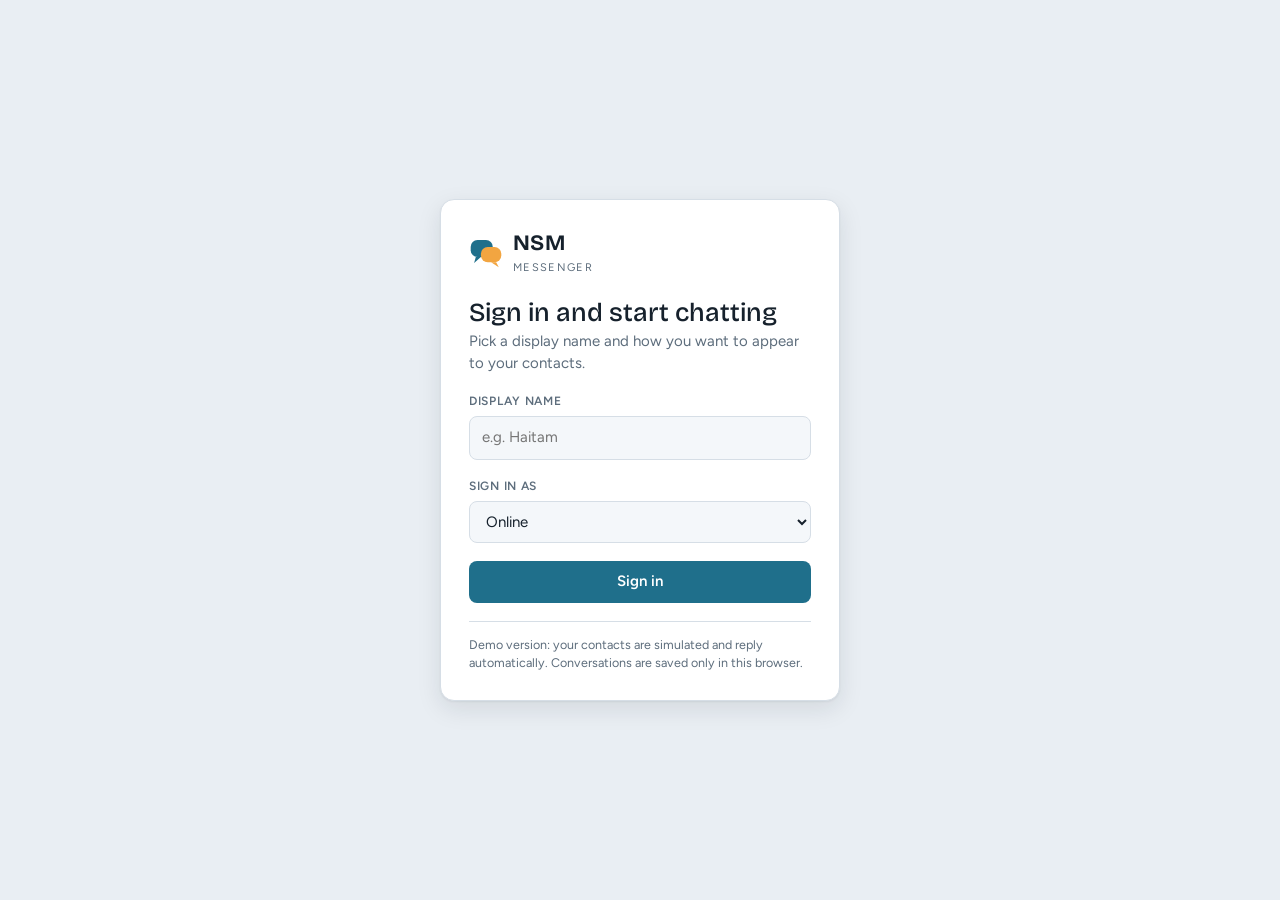
==== commit 96a7974f: "NSM: add Wizz, winks, display pictures, fonts, files, handwriting, games, groups and more Co-Authore" ====
--- a/nsm/index.html
+++ b/nsm/index.html
@@ -7,9 +7,9 @@
 <meta name="claude:viewport-fit-sides" content="cover">
 <link rel="preconnect" href="https://fonts.googleapis.com">
 <link rel="preconnect" href="https://fonts.gstatic.com" crossorigin>
-<link rel="stylesheet" href="https://fonts.googleapis.com/css2?family=Bricolage+Grotesque:opsz,wght@12..96,500;12..96,700&family=Figtree:wght@400;500;600&display=swap">
+<link rel="stylesheet" href="https://fonts.googleapis.com/css2?family=Bricolage+Grotesque:opsz,wght@12..96,500;12..96,700&family=Figtree:ital,wght@0,400;0,500;0,600;0,700;1,400;1,700&family=Comic+Neue:ital,wght@0,400;0,700;1,400;1,700&display=swap">
 <style>
-/* Layout: two-pane messenger — contact list on the left, tabbed conversations on the right; one pane at a time on phones */
+/* Layout: classic messenger — contact list left; tabbed conversation right with display pictures in a side column; one pane at a time on phones */
 :root {
   --bg: #e9eef3;
   --panel: #ffffff;
@@ -17,18 +17,17 @@
   --line: #d6dee6;
   --fg: #16212c;
   --muted: #5d6d7c;
-  --accent: #1f6f8b;      /* deep lagoon */
+  --accent: #1f6f8b;
   --accent-fg: #ffffff;
   --accent-soft: #dcecf2;
-  --spark: #f2a541;       /* amber for nudges and unread */
-  --mine: #1f6f8b;
-  --mine-fg: #ffffff;
-  --theirs: #eef2f6;
+  --spark: #f2a541;
+  --spark-fg: #2b1a00;
   --online: #2e9e5b;
   --busy: #d64545;
   --away: #e0a526;
   --offline: #9aa7b3;
-  --shadow: 0 1px 2px rgba(22,33,44,.06), 0 8px 24px rgba(22,33,44,.08);
+  --overlay: rgba(14, 21, 28, .45);
+  --shadow: 0 1px 2px rgba(22,33,44,.06), 0 8px 24px rgba(22,33,44,.10);
   --font-display: "Bricolage Grotesque", "Segoe UI", system-ui, sans-serif;
   --font-body: "Figtree", "Segoe UI", system-ui, -apple-system, sans-serif;
   color-scheme: light;
@@ -37,18 +36,16 @@
   :root:not([data-theme="light"]) {
     --bg: #0e151c; --panel: #151f29; --panel-2: #1b2733; --line: #283745;
     --fg: #e6edf3; --muted: #93a3b2; --accent: #4fb3d3; --accent-fg: #06202a;
-    --accent-soft: #1b3a47; --spark: #f2b45c; --mine: #2b7f9c; --mine-fg: #f2fbff;
-    --theirs: #1f2c39; --offline: #5e6d7b;
-    --shadow: 0 1px 2px rgba(0,0,0,.3), 0 8px 24px rgba(0,0,0,.35);
+    --accent-soft: #1b3a47; --spark: #f2b45c; --offline: #5e6d7b; --overlay: rgba(0,0,0,.6);
+    --shadow: 0 1px 2px rgba(0,0,0,.3), 0 8px 24px rgba(0,0,0,.4);
     color-scheme: dark;
   }
 }
 :root[data-theme="dark"] {
   --bg: #0e151c; --panel: #151f29; --panel-2: #1b2733; --line: #283745;
   --fg: #e6edf3; --muted: #93a3b2; --accent: #4fb3d3; --accent-fg: #06202a;
-  --accent-soft: #1b3a47; --spark: #f2b45c; --mine: #2b7f9c; --mine-fg: #f2fbff;
-  --theirs: #1f2c39; --offline: #5e6d7b;
-  --shadow: 0 1px 2px rgba(0,0,0,.3), 0 8px 24px rgba(0,0,0,.35);
+  --accent-soft: #1b3a47; --spark: #f2b45c; --offline: #5e6d7b; --overlay: rgba(0,0,0,.6);
+  --shadow: 0 1px 2px rgba(0,0,0,.3), 0 8px 24px rgba(0,0,0,.4);
   color-scheme: dark;
 }
 
@@ -65,6 +62,28 @@
 button { cursor: pointer; }
 :focus-visible { outline: 2px solid var(--accent); outline-offset: 2px; }
 [hidden] { display: none !important; }
+svg.i { width: 18px; height: 18px; stroke: currentColor; fill: none; stroke-width: 1.8; stroke-linecap: round; stroke-linejoin: round; flex: none; }
+
+/* ---------- Status colours ---------- */
+.st-online { --dot: var(--online); }
+.st-busy, .st-phone { --dot: var(--busy); }
+.st-away, .st-brb, .st-lunch { --dot: var(--away); }
+.st-offline { --dot: var(--offline); }
+
+/* ---------- Display pictures: status shown as a coloured frame ---------- */
+.dp {
+  --s: 40px; position: relative; flex: none; width: var(--s); height: var(--s); border-radius: calc(var(--s) * .26);
+  display: grid; place-items: center; background: linear-gradient(145deg, var(--g1, #1f6f8b), var(--g2, #4fb3d3));
+  box-shadow: 0 0 0 2px var(--panel), 0 0 0 4.5px var(--dot, var(--offline)); margin: 4px;
+}
+.dp img { width: 100%; height: 100%; object-fit: cover; border-radius: inherit; display: block; }
+.dp-emo { font-size: calc(var(--s) * .56); line-height: 1; }
+.dp.xs { --s: 24px; box-shadow: 0 0 0 1.5px var(--panel), 0 0 0 3px var(--dot, var(--offline)); margin: 3px; }
+.dp.sm { --s: 36px; }
+.dp.lg { --s: 60px; }
+.dp.xl { --s: 104px; box-shadow: 0 0 0 3px var(--panel), 0 0 0 7px var(--dot, var(--offline)); margin: 7px; }
+.dp.blocked::after { content: "⛔"; position: absolute; right: -6px; bottom: -6px; font-size: 13px; }
+.dp.offline-look { filter: grayscale(.85); opacity: .7; }
 
 /* ---------- Logo ---------- */
 .logo { display: inline-flex; align-items: center; gap: 10px; }
@@ -72,186 +91,247 @@
 .logo b { font-family: var(--font-display); font-weight: 700; font-size: 22px; letter-spacing: .02em; }
 .logo small { display: block; font-size: 11px; color: var(--muted); letter-spacing: .12em; text-transform: uppercase; }
 
+/* ---------- Generic controls ---------- */
+.btn { border: 0; border-radius: 8px; padding: 10px 16px; font-weight: 600; background: var(--accent); color: var(--accent-fg); }
+.btn:hover { filter: brightness(1.08); }
+.btn.ghost { background: var(--panel-2); color: var(--fg); border: 1px solid var(--line); }
+.btn:disabled { opacity: .5; cursor: not-allowed; }
+.icon-btn { border: 1px solid var(--line); background: var(--panel); border-radius: 8px; width: 34px; height: 34px; display: grid; place-items: center; flex: none; }
+.icon-btn:hover { border-color: var(--accent); color: var(--accent); }
+.field { display: grid; gap: 6px; }
+.field label, .label { font-size: 12px; font-weight: 600; letter-spacing: .06em; text-transform: uppercase; color: var(--muted); }
+.field input, .field select { border: 1px solid var(--line); background: var(--panel-2); border-radius: 8px; padding: 10px 12px; width: 100%; }
+
 /* ---------- Sign-in ---------- */
 .signin { height: 100%; display: grid; place-items: center; }
-.signin-card {
-  width: min(400px, 100%); background: var(--panel); border: 1px solid var(--line);
-  border-radius: 14px; box-shadow: var(--shadow); padding: 28px; display: grid; gap: 18px;
-}
+.signin-card { width: min(400px, 100%); background: var(--panel); border: 1px solid var(--line); border-radius: 14px; box-shadow: var(--shadow); padding: 28px; display: grid; gap: 18px; }
 .signin-card h1 { font-family: var(--font-display); font-weight: 500; font-size: 26px; margin: 0; text-wrap: balance; }
 .signin-card p { margin: 0; color: var(--muted); }
-.field { display: grid; gap: 6px; }
-.field label { font-size: 12px; font-weight: 600; letter-spacing: .06em; text-transform: uppercase; color: var(--muted); }
-.field input, .field select {
-  border: 1px solid var(--line); background: var(--panel-2); border-radius: 8px; padding: 10px 12px; width: 100%;
-}
-.btn {
-  border: 0; border-radius: 8px; padding: 11px 16px; font-weight: 600;
-  background: var(--accent); color: var(--accent-fg);
-}
-.btn:hover { filter: brightness(1.08); }
 .demo-note { font-size: 12.5px; color: var(--muted); border-top: 1px solid var(--line); padding-top: 14px; }
 
 /* ---------- App shell ---------- */
-.app {
-  height: 100%; max-width: 1200px; margin: 0 auto;
-  display: grid; grid-template-columns: 330px minmax(0, 1fr); gap: 14px;
-}
-.pane { background: var(--panel); border: 1px solid var(--line); border-radius: 14px; box-shadow: var(--shadow); min-height: 0; min-width: 0; display: flex; flex-direction: column; overflow: hidden; }
-
-/* Left: me + contacts */
-.me { padding: 16px; border-bottom: 1px solid var(--line); display: grid; gap: 12px; background: var(--panel-2); }
+.app { height: 100%; max-width: 1280px; margin: 0 auto; display: grid; grid-template-columns: 340px minmax(0, 1fr); gap: 14px; }
+.pane { background: var(--panel); border: 1px solid var(--line); border-radius: 14px; box-shadow: var(--shadow); min-height: 0; min-width: 0; display: flex; flex-direction: column; overflow: hidden; position: relative; }
+
+/* Left: me */
+.me { padding: 14px 16px; border-bottom: 1px solid var(--line); display: grid; gap: 10px; background: var(--panel-2); }
 .me-top { display: flex; align-items: center; justify-content: space-between; gap: 8px; }
-.icon-btn { border: 1px solid var(--line); background: var(--panel); border-radius: 8px; width: 34px; height: 34px; display: grid; place-items: center; }
-.icon-btn svg { width: 18px; height: 18px; stroke: currentColor; fill: none; stroke-width: 1.8; stroke-linecap: round; stroke-linejoin: round; }
-.icon-btn:hover { border-color: var(--accent); color: var(--accent); }
-.me-row { display: flex; gap: 12px; align-items: center; min-width: 0; }
+.me-row { display: flex; gap: 10px; align-items: center; min-width: 0; }
+.me-row > button.dp-btn { border: 0; background: none; padding: 0; border-radius: 16px; }
 .me-info { min-width: 0; flex: 1; display: grid; gap: 2px; }
 .me-name { display: flex; gap: 6px; align-items: center; min-width: 0; }
-.me-name input { font-weight: 600; font-size: 16px; border: 1px solid transparent; background: transparent; border-radius: 6px; padding: 2px 4px; margin-left: -4px; min-width: 0; flex: 1; }
-.me-name select { border: 1px solid var(--line); background: var(--panel); border-radius: 6px; font-size: 12.5px; padding: 2px 4px; }
-.me-pm { font-size: 13px; color: var(--muted); border: 1px solid transparent; background: transparent; border-radius: 6px; padding: 2px 4px; margin-left: -4px; width: 100%; font-style: italic; }
-.me-name input:hover, .me-pm:hover, .me-name input:focus, .me-pm:focus { border-color: var(--line); background: var(--panel); }
-
-.avatar { position: relative; flex: none; width: 44px; height: 44px; border-radius: 12px; display: grid; place-items: center; font-family: var(--font-display); font-weight: 700; font-size: 17px; color: #fff; }
-.avatar.sm { width: 36px; height: 36px; border-radius: 10px; font-size: 14px; }
-.avatar.lg { width: 52px; height: 52px; border-radius: 14px; font-size: 20px; }
-.avatar::after {
-  content: ""; position: absolute; right: -3px; bottom: -3px; width: 13px; height: 13px; border-radius: 50%;
-  border: 2.5px solid var(--panel); background: var(--dot, var(--offline));
-}
-.st-online { --dot: var(--online); }
-.st-busy { --dot: var(--busy); }
-.st-away { --dot: var(--away); }
-.st-offline { --dot: var(--offline); }
-
-.search { padding: 12px 16px; border-bottom: 1px solid var(--line); }
-.search input { width: 100%; border: 1px solid var(--line); background: var(--panel-2); border-radius: 8px; padding: 8px 12px; }
-
-.contacts { overflow-y: auto; flex: 1; padding: 6px 8px 12px; }
-.group-title {
-  width: 100%; display: flex; align-items: center; gap: 6px; border: 0; background: none; text-align: left;
-  padding: 10px 8px 6px; font-size: 12px; font-weight: 600; letter-spacing: .08em; text-transform: uppercase; color: var(--muted);
-}
+.inline-edit { border: 1px solid transparent; background: transparent; border-radius: 6px; padding: 2px 4px; margin-left: -4px; min-width: 0; }
+.inline-edit:hover, .inline-edit:focus { border-color: var(--line); background: var(--panel); }
+#meName { font-weight: 600; font-size: 16px; flex: 1; }
+#meStatus { border: 1px solid var(--line); background: var(--panel); border-radius: 6px; font-size: 12.5px; padding: 2px 4px; max-width: 128px; }
+#mePm { font-size: 13px; color: var(--muted); width: 100%; font-style: italic; }
+.music { display: flex; gap: 6px; align-items: center; font-size: 12.5px; color: var(--muted); min-width: 0; }
+.music input[type="text"] { flex: 1; min-width: 0; border: 1px solid var(--line); background: var(--panel); border-radius: 6px; padding: 3px 6px; font-size: 12.5px; }
+.music label { display: flex; align-items: center; gap: 5px; white-space: nowrap; cursor: pointer; }
+
+.list-tools { display: flex; gap: 8px; padding: 10px 16px; border-bottom: 1px solid var(--line); align-items: center; }
+.list-tools input { flex: 1; min-width: 0; border: 1px solid var(--line); background: var(--panel-2); border-radius: 8px; padding: 7px 10px; }
+.sortbar { display: flex; gap: 4px; padding: 6px 16px 0; font-size: 12.5px; color: var(--muted); align-items: center; }
+.sortbar button { border: 0; background: none; border-radius: 6px; padding: 2px 8px; color: var(--muted); }
+.sortbar button[aria-pressed="true"] { background: var(--accent-soft); color: var(--fg); font-weight: 600; }
+
+.contacts { overflow-y: auto; flex: 1; padding: 4px 8px 12px; }
+.group-title { width: 100%; display: flex; align-items: center; gap: 6px; border: 0; background: none; text-align: left; padding: 10px 8px 4px; font-size: 12px; font-weight: 600; letter-spacing: .08em; text-transform: uppercase; color: var(--muted); }
 .group-title .chev { transition: transform .15s; display: inline-block; }
 .group-title[aria-expanded="false"] .chev { transform: rotate(-90deg); }
-.contact {
-  width: 100%; display: flex; gap: 10px; align-items: center; padding: 8px; border-radius: 10px;
-  border: 0; background: none; text-align: left; min-width: 0;
-}
-.contact:hover { background: var(--panel-2); }
+.contact { display: flex; gap: 8px; align-items: center; padding: 4px 6px; border-radius: 10px; min-width: 0; cursor: pointer; }
+.contact:hover, .contact:focus-visible { background: var(--panel-2); }
 .contact.active { background: var(--accent-soft); }
 .contact .c-info { min-width: 0; flex: 1; display: grid; }
 .contact .c-name { font-weight: 600; white-space: nowrap; overflow: hidden; text-overflow: ellipsis; }
+.contact .c-name small { font-weight: 400; color: var(--muted); font-size: 12.5px; }
 .contact .c-pm { font-size: 12.5px; color: var(--muted); white-space: nowrap; overflow: hidden; text-overflow: ellipsis; }
 .contact.is-offline .c-name { color: var(--muted); font-weight: 500; }
-.badge { flex: none; min-width: 20px; height: 20px; border-radius: 10px; padding: 0 6px; background: var(--spark); color: #2b1a00; font-size: 12px; font-weight: 700; display: grid; place-items: center; }
-
-/* Right: conversations */
-.tabs { display: flex; gap: 4px; padding: 8px 8px 0; border-bottom: 1px solid var(--line); overflow-x: auto; background: var(--panel-2); min-height: 45px; }
-.tab {
-  display: flex; align-items: center; gap: 8px; border: 1px solid transparent; border-bottom: 0; border-radius: 9px 9px 0 0;
-  padding: 7px 8px 7px 12px; background: none; white-space: nowrap; color: var(--muted); font-weight: 500; flex: none;
-}
+.c-menu { border: 0; background: none; width: 28px; height: 28px; border-radius: 6px; color: var(--muted); display: grid; place-items: center; flex: none; opacity: .55; }
+.contact:hover .c-menu, .c-menu:focus-visible { opacity: 1; }
+.c-menu:hover { background: var(--line); color: var(--fg); }
+.badge { flex: none; min-width: 20px; height: 20px; border-radius: 10px; padding: 0 6px; background: var(--spark); color: var(--spark-fg); font-size: 12px; font-weight: 700; display: grid; place-items: center; }
+
+/* Right: tabs */
+.tabs { display: flex; gap: 4px; padding: 8px 8px 0; border-bottom: 1px solid var(--line); overflow-x: auto; background: var(--panel-2); min-height: 45px; flex: none; }
+.tab { display: flex; align-items: center; gap: 8px; border: 1px solid transparent; border-bottom: 0; border-radius: 9px 9px 0 0; padding: 7px 8px 7px 12px; background: none; white-space: nowrap; color: var(--muted); font-weight: 500; flex: none; cursor: pointer; max-width: 220px; }
+.tab .t-name { overflow: hidden; text-overflow: ellipsis; }
 .tab.active { background: var(--panel); border-color: var(--line); color: var(--fg); margin-bottom: -1px; }
-.tab .x { border: 0; background: none; width: 20px; height: 20px; border-radius: 5px; display: grid; place-items: center; color: var(--muted); padding: 0; }
+.tab .x { border: 0; background: none; width: 20px; height: 20px; border-radius: 5px; display: grid; place-items: center; color: var(--muted); padding: 0; flex: none; }
 .tab .x:hover { background: var(--line); color: var(--fg); }
 .tab-dot { width: 10px; height: 10px; border-radius: 50%; background: var(--dot, var(--offline)); flex: none; }
 .tab.flash { animation: flash 1s ease-in-out 3; }
-@keyframes flash { 50% { background: var(--spark); color: #2b1a00; } }
-
+@keyframes flash { 50% { background: var(--spark); color: var(--spark-fg); } }
+
+/* Conversation */
 .convo { flex: 1; display: flex; flex-direction: column; min-height: 0; }
-.convo-head { display: flex; gap: 12px; align-items: center; padding: 14px 16px; border-bottom: 1px solid var(--line); }
-.convo-head .h-info { min-width: 0; flex: 1; }
-.convo-head .h-name { font-family: var(--font-display); font-weight: 700; font-size: 19px; line-height: 1.2; }
-.convo-head .h-sub { font-size: 13px; color: var(--muted); white-space: nowrap; overflow: hidden; text-overflow: ellipsis; }
+.convo-head { display: flex; gap: 10px; align-items: center; padding: 10px 14px; border-bottom: 1px solid var(--line); }
+.convo-head .h-info { min-width: 0; flex: 1 1 0; }
+.h-name { font-family: var(--font-display); font-weight: 700; font-size: 19px; line-height: 1.2; overflow: hidden; text-overflow: ellipsis; white-space: nowrap; }
+.h-sub { font-size: 13px; color: var(--muted); white-space: nowrap; overflow: hidden; text-overflow: ellipsis; }
+.h-actions { display: flex; gap: 6px; }
 .back { display: none; }
 
-.messages { flex: 1; overflow-y: auto; padding: 16px; display: flex; flex-direction: column; gap: 4px; min-height: 0; }
-.msg { max-width: min(72%, 560px); display: grid; gap: 2px; }
-.msg .who { font-size: 12px; color: var(--muted); margin-top: 8px; }
-.msg .bubble { padding: 8px 12px; border-radius: 14px; background: var(--theirs); overflow-wrap: anywhere; white-space: pre-wrap; }
-.msg.mine { align-self: flex-end; }
-.msg.mine .who { text-align: right; }
-.msg.mine .bubble { background: var(--mine); color: var(--mine-fg); }
-.msg .time { font-size: 11px; color: var(--muted); font-variant-numeric: tabular-nums; }
-.msg.mine .time { text-align: right; }
-.sys { align-self: center; font-size: 12.5px; color: var(--muted); background: var(--panel-2); border: 1px dashed var(--line); border-radius: 20px; padding: 4px 12px; margin: 8px 0; text-align: center; }
-.sys.nudge { border-color: var(--spark); color: var(--fg); }
-.typing { font-size: 13px; color: var(--muted); padding: 0 16px 6px; min-height: 24px; font-style: italic; }
-.typing .dots span { display: inline-block; animation: bounce 1.2s infinite; }
-.typing .dots span:nth-child(2) { animation-delay: .15s; }
-.typing .dots span:nth-child(3) { animation-delay: .3s; }
+.convo-body { flex: 1; min-height: 0; display: grid; grid-template-columns: minmax(0, 1fr) 150px; }
+.msg-col { display: flex; flex-direction: column; min-height: 0; min-width: 0; }
+.messages { flex: 1; overflow-y: auto; padding: 14px 16px; display: flex; flex-direction: column; gap: 2px; min-height: 0; background-color: var(--panel); }
+.side { border-left: 1px solid var(--line); padding: 14px 10px; display: flex; flex-direction: column; align-items: center; justify-content: space-between; gap: 12px; background: var(--panel-2); text-align: center; }
+.side .who-pic { display: grid; justify-items: center; gap: 6px; font-size: 12.5px; color: var(--muted); }
+.side button { border: 0; background: none; padding: 0; color: inherit; }
+
+.m { display: grid; gap: 1px; max-width: 100%; }
+.m .who { font-size: 12.5px; color: var(--muted); margin-top: 10px; display: flex; gap: 8px; align-items: baseline; }
+.m .who time { font-size: 11px; font-variant-numeric: tabular-nums; }
+.m .txt { padding-left: 12px; overflow-wrap: anywhere; white-space: pre-wrap; font-size: 15.5px; }
+.m.mine .who { color: var(--accent); }
+.sys { align-self: flex-start; font-size: 13px; color: var(--muted); padding: 6px 10px; margin: 8px 0 2px; border-left: 3px solid var(--line); background: var(--panel-2); border-radius: 0 8px 8px 0; display: flex; gap: 8px; align-items: center; flex-wrap: wrap; }
+.sys.wizz { border-left-color: var(--spark); color: var(--fg); font-weight: 600; }
+.sys.wink { border-left-color: var(--accent); color: var(--fg); }
+.sys .linkish { border: 0; background: none; color: var(--accent); text-decoration: underline; padding: 0; font-size: 13px; }
+.card { margin: 4px 0 2px 12px; border: 1px solid var(--line); background: var(--panel-2); border-radius: 10px; padding: 10px; display: grid; gap: 8px; width: min(320px, 100%); }
+.card .f-row { display: flex; gap: 10px; align-items: center; min-width: 0; }
+.card .f-name { font-weight: 600; overflow: hidden; text-overflow: ellipsis; white-space: nowrap; }
+.card .f-meta { font-size: 12.5px; color: var(--muted); }
+.card img { width: 100%; border-radius: 6px; display: block; background: #fff; }
+.bar { height: 6px; border-radius: 3px; background: var(--line); overflow: hidden; }
+.bar i { display: block; height: 100%; background: var(--accent); width: 100%; animation: fill 1.4s linear; }
+@keyframes fill { from { width: 0; } }
+
+.statusline { font-size: 12.5px; color: var(--muted); padding: 4px 16px 6px; min-height: 26px; border-top: 1px solid var(--line); background: var(--panel); }
+.statusline.typing { font-style: italic; }
+.dots span { display: inline-block; animation: bounce 1.2s infinite; }
+.dots span:nth-child(2) { animation-delay: .15s; }
+.dots span:nth-child(3) { animation-delay: .3s; }
 @keyframes bounce { 0%, 60%, 100% { transform: none; } 30% { transform: translateY(-3px); } }
 
-.composer { border-top: 1px solid var(--line); padding: 10px 12px 12px; display: grid; gap: 8px; position: relative; }
-.tools { display: flex; gap: 6px; align-items: center; flex-wrap: wrap; }
-.tool { border: 1px solid var(--line); background: var(--panel); border-radius: 8px; padding: 5px 10px; font-size: 13px; font-weight: 500; display: inline-flex; gap: 6px; align-items: center; }
-.tool:hover { border-color: var(--accent); color: var(--accent); }
-.tool svg { width: 16px; height: 16px; stroke: currentColor; fill: none; stroke-width: 1.8; stroke-linecap: round; stroke-linejoin: round; }
-.tool.nudge-btn:hover { border-color: var(--spark); color: var(--fg); background: color-mix(in srgb, var(--spark) 20%, var(--panel)); }
+/* Composer */
+.composer { border-top: 1px solid var(--line); padding: 8px 12px 12px; display: grid; gap: 8px; position: relative; }
+.tools { display: flex; gap: 4px; align-items: center; flex-wrap: wrap; }
+.tool { border: 1px solid transparent; background: none; border-radius: 8px; padding: 5px 8px; font-size: 13px; font-weight: 500; display: inline-flex; gap: 5px; align-items: center; color: var(--fg); }
+.tool:hover, .tool[aria-expanded="true"] { border-color: var(--line); background: var(--panel-2); color: var(--accent); }
+.tool.wizz-btn { border-color: var(--spark); background: color-mix(in srgb, var(--spark) 18%, var(--panel)); font-weight: 700; color: var(--fg); }
+.tool.wizz-btn:hover { background: color-mix(in srgb, var(--spark) 35%, var(--panel)); }
 .input-row { display: flex; gap: 8px; align-items: flex-end; }
-.input-row textarea { flex: 1; min-width: 0; resize: none; border: 1px solid var(--line); background: var(--panel-2); border-radius: 10px; padding: 10px 12px; height: 46px; max-height: 140px; }
-.input-row .btn { height: 46px; }
-
-.picker {
-  position: absolute; bottom: calc(100% - 4px); left: 12px; background: var(--panel); border: 1px solid var(--line);
-  border-radius: 12px; box-shadow: var(--shadow); padding: 8px; display: grid; grid-template-columns: repeat(8, 36px); gap: 2px; z-index: 5;
-}
-.picker button { border: 0; background: none; border-radius: 8px; height: 36px; font-size: 20px; }
-.picker button:hover { background: var(--panel-2); }
-.picker .hint { grid-column: 1 / -1; font-size: 11.5px; color: var(--muted); padding: 4px 4px 0; }
+.input-row textarea { flex: 1; min-width: 0; resize: none; border: 1px solid var(--line); background: var(--panel-2); border-radius: 10px; padding: 10px 12px; height: 48px; max-height: 140px; font-size: 15.5px; }
+.input-row .btn { height: 48px; }
+
+.pop { position: absolute; bottom: calc(100% - 4px); left: 12px; right: 12px; max-width: 420px; background: var(--panel); border: 1px solid var(--line); border-radius: 12px; box-shadow: var(--shadow); padding: 10px; z-index: 6; display: grid; gap: 8px; }
+.pop .grid { display: grid; grid-template-columns: repeat(auto-fill, minmax(38px, 1fr)); gap: 2px; }
+.pop .grid button { border: 0; background: none; border-radius: 8px; height: 38px; font-size: 21px; }
+.pop .grid button:hover { background: var(--panel-2); }
+.pop .hint { font-size: 12px; color: var(--muted); }
+.wink-grid { display: grid; grid-template-columns: repeat(auto-fill, minmax(88px, 1fr)); gap: 6px; }
+.wink-grid button { border: 1px solid var(--line); background: var(--panel-2); border-radius: 10px; padding: 8px 4px; display: grid; justify-items: center; gap: 2px; font-size: 12.5px; }
+.wink-grid button span { font-size: 28px; line-height: 1.1; }
+.wink-grid button:hover { border-color: var(--accent); }
+.chips { display: flex; gap: 6px; flex-wrap: wrap; }
+.chip { border: 1px solid var(--line); background: var(--panel-2); border-radius: 999px; padding: 4px 12px; font-size: 14px; }
+.chip[aria-pressed="true"] { border-color: var(--accent); background: var(--accent-soft); }
+.swatch { width: 28px; height: 28px; border-radius: 50%; border: 2px solid var(--panel); box-shadow: 0 0 0 1px var(--line); padding: 0; }
+.swatch[aria-pressed="true"] { box-shadow: 0 0 0 2.5px var(--accent); }
+.scene-grid { display: grid; grid-template-columns: repeat(auto-fill, minmax(90px, 1fr)); gap: 6px; }
+.scene-grid button { height: 58px; border-radius: 8px; border: 1px solid var(--line); background-color: var(--panel); font-size: 12.5px; display: flex; align-items: flex-end; padding: 4px 6px; font-weight: 600; }
+.scene-grid button[aria-pressed="true"] { border: 2px solid var(--accent); }
 
 .empty { flex: 1; display: grid; place-items: center; text-align: center; padding: 24px; color: var(--muted); }
 .empty h2 { font-family: var(--font-display); font-weight: 500; color: var(--fg); margin: 12px 0 4px; font-size: 22px; }
-.empty p { margin: 0; max-width: 36ch; }
-
+.empty p { margin: 0 auto; max-width: 38ch; }
+
+/* Wizz shake */
 .shake { animation: shake .5s cubic-bezier(.36,.07,.19,.97) 2; }
 @keyframes shake {
-  10%, 90% { transform: translate(-2px, 1px); } 20%, 80% { transform: translate(4px, -2px); }
-  30%, 50%, 70% { transform: translate(-7px, 2px); } 40%, 60% { transform: translate(7px, -1px); }
+  10%, 90% { transform: translate(-3px, 1px); } 20%, 80% { transform: translate(6px, -3px); }
+  30%, 50%, 70% { transform: translate(-10px, 3px); } 40%, 60% { transform: translate(10px, -2px); }
 }
+
+/* Winks: full-pane animations */
+.wink-layer { position: absolute; inset: 0; pointer-events: none; overflow: hidden; z-index: 8; }
+.wp { position: absolute; line-height: 1; will-change: transform, top; }
+.wp.rise { top: 105%; animation: rise var(--d) ease-in var(--delay) forwards, sway 1.2s ease-in-out var(--delay) infinite alternate; }
+.wp.fall { top: -12%; animation: fall var(--d) linear var(--delay) forwards, sway 1.4s ease-in-out var(--delay) infinite alternate; }
+.wp.burst { left: 50%; top: 45%; animation: burst 1.6s cubic-bezier(.1,.7,.3,1) var(--delay) forwards; opacity: 0; }
+.wp.zoom { left: 50%; top: 50%; font-size: min(180px, 40vw); animation: zoom 2.6s ease-out forwards; }
+.wp.fly { left: -10%; top: 90%; font-size: 72px; animation: fly 2.4s ease-in forwards; }
+@keyframes rise { to { top: -15%; } }
+@keyframes fall { to { top: 110%; } }
+@keyframes sway { from { transform: translateX(-14px) rotate(-8deg); } to { transform: translateX(14px) rotate(8deg); } }
+@keyframes burst { 0% { opacity: 1; transform: translate(-50%, -50%) scale(.3); } 80% { opacity: 1; } 100% { opacity: 0; transform: translate(calc(-50% + var(--dx)), calc(-50% + var(--dy))) scale(1.2); } }
+@keyframes zoom { 0% { transform: translate(-50%, -50%) scale(0) rotate(-30deg); opacity: 0; } 25% { transform: translate(-50%, -50%) scale(1.25) rotate(8deg); opacity: 1; } 40%, 75% { transform: translate(-50%, -50%) scale(1) rotate(0); opacity: 1; } 100% { transform: translate(-50%, -50%) scale(1.6); opacity: 0; } }
+@keyframes fly { to { left: 105%; top: -15%; transform: rotate(10deg); } }
+
+/* Toasts (top right) */
+.toasts { position: fixed; right: max(16px, env(safe-area-inset-right, 0px)); top: calc(16px + env(safe-area-inset-top, 0px)); display: grid; gap: 8px; z-index: 30; }
+.toast { width: min(300px, calc(100vw - 32px)); background: var(--panel); border: 1px solid var(--line); border-left: 4px solid var(--accent); border-radius: 10px; box-shadow: var(--shadow); padding: 8px 12px; display: flex; gap: 8px; align-items: center; animation: slidein .25s ease-out; text-align: left; }
+.toast.wizz { border-left-color: var(--spark); }
+.toast b { display: block; }
+.toast span.t { font-size: 13px; color: var(--muted); display: block; overflow: hidden; text-overflow: ellipsis; white-space: nowrap; }
+@keyframes slidein { from { transform: translateY(-12px); opacity: 0; } }
+
+/* Context menu */
+.menu { position: fixed; z-index: 40; background: var(--panel); border: 1px solid var(--line); border-radius: 10px; box-shadow: var(--shadow); padding: 6px; min-width: 210px; display: grid; }
+.menu button { border: 0; background: none; text-align: left; padding: 7px 10px; border-radius: 6px; display: flex; gap: 8px; align-items: center; }
+.menu button:hover { background: var(--panel-2); }
+.menu .sep { height: 1px; background: var(--line); margin: 4px 2px; }
+.menu .danger { color: var(--busy); }
+.menu .label { padding: 4px 10px 2px; }
+
+/* Modal */
+.modal-back { position: fixed; inset: 0; background: var(--overlay); display: grid; place-items: center; z-index: 50; padding: 16px; }
+.modal { width: min(460px, 100%); max-height: calc(100% - 16px); overflow: auto; background: var(--panel); border: 1px solid var(--line); border-radius: 14px; box-shadow: var(--shadow); padding: 20px; display: grid; gap: 14px; }
+.modal h2 { margin: 0; font-family: var(--font-display); font-weight: 500; font-size: 21px; }
+.modal .row { display: flex; gap: 8px; justify-content: flex-end; flex-wrap: wrap; }
+.dp-grid { display: grid; grid-template-columns: repeat(auto-fill, minmax(64px, 1fr)); gap: 10px; justify-items: center; }
+.dp-grid button { border: 0; background: none; padding: 0; border-radius: 16px; }
+.dp-grid button[aria-pressed="true"] .dp { --dot: var(--accent); }
+.ink-wrap { border: 1px solid var(--line); border-radius: 10px; overflow: hidden; background: #ffffff; touch-action: none; }
+.ink-wrap canvas { display: block; width: 100%; height: 240px; cursor: crosshair; }
+.ttt { display: grid; grid-template-columns: repeat(3, 1fr); gap: 6px; width: min(270px, 100%); margin: 0 auto; }
+.ttt button { aspect-ratio: 1; max-width: 100%; border: 1px solid var(--line); background: var(--panel-2); border-radius: 10px; font-family: var(--font-display); font-size: 40px; font-weight: 700; }
+.ttt button.x { color: var(--accent); }
+.ttt button.o { color: var(--spark); }
+.ttt-status { text-align: center; font-weight: 600; min-height: 1.4em; }
+.pick-list { display: grid; gap: 4px; max-height: 300px; overflow: auto; }
+.pick-list button { display: flex; gap: 10px; align-items: center; border: 1px solid var(--line); background: var(--panel-2); border-radius: 10px; padding: 6px 10px; text-align: left; }
+.pick-list button:hover { border-color: var(--accent); }
+
 @media (prefers-reduced-motion: reduce) {
-  .shake, .tab.flash, .typing .dots span { animation: none; }
+  .shake, .tab.flash, .dots span, .wp.rise, .wp.fall, .wp.fly, .wp.burst { animation: none !important; }
+  .wp.rise, .wp.fall, .wp.fly, .wp.burst { display: none; }
 }
 
-/* Toasts */
-.toasts { position: fixed; right: max(16px, env(safe-area-inset-right, 0px)); top: calc(16px + env(safe-area-inset-top, 0px)); display: grid; gap: 8px; z-index: 20; }
-.toast {
-  width: min(300px, calc(100vw - 32px)); background: var(--panel); border: 1px solid var(--line); border-left: 4px solid var(--accent);
-  border-radius: 10px; box-shadow: var(--shadow); padding: 10px 12px; display: flex; gap: 10px; align-items: center;
-  animation: slidein .25s ease-out; text-align: left;
+@media (max-width: 1000px) {
+  .convo-body { grid-template-columns: minmax(0, 1fr); }
+  .side { display: none; }
 }
-.toast b { display: block; }
-.toast span { font-size: 13px; color: var(--muted); }
-@keyframes slidein { from { transform: translateY(12px); opacity: 0; } }
-
-/* Phone: one pane at a time */
 @media (max-width: 760px) {
   body { padding-block: 8px; }
+  .h-actions .icon-btn { width: 32px; height: 32px; }
+  .convo-head { padding: 8px 10px; gap: 6px; }
   .app { grid-template-columns: minmax(0, 1fr); }
   .app.chatting .pane-left { display: none; }
   .app:not(.chatting) .pane-right { display: none; }
   .back { display: grid; }
-  .msg { max-width: 85%; }
-  .picker { grid-template-columns: repeat(6, 36px); }
+  .tool .tl { display: none; }
+  .tool { padding: 7px; }
+  .tool.wizz-btn .tl { display: inline; }
 }
 </style>
 </head>
 <body>
 
+<svg width="0" height="0" style="position:absolute" aria-hidden="true">
+  <symbol id="nsm-logo" viewBox="0 0 40 40">
+    <rect x="2" y="6" width="26" height="20" rx="8" fill="#1f6f8b"/>
+    <path d="M8 26 L6 33 L14 26 Z" fill="#1f6f8b"/>
+    <rect x="14" y="14" width="24" height="18" rx="8" fill="#f2a541"/>
+    <path d="M32 32 L35 38 L26 32 Z" fill="#f2a541"/>
+  </symbol>
+</svg>
+
 <!-- ============ Sign-in ============ -->
 <section class="signin" id="signin">
   <form class="signin-card" id="signinForm" novalidate>
-    <div class="logo">
-      <svg viewBox="0 0 40 40" aria-hidden="true">
-        <rect x="2" y="6" width="26" height="20" rx="8" fill="#1f6f8b"/>
-        <path d="M8 26 L6 33 L14 26 Z" fill="#1f6f8b"/>
-        <rect x="14" y="14" width="24" height="18" rx="8" fill="#f2a541"/>
-        <path d="M32 32 L35 38 L26 32 Z" fill="#f2a541"/>
-      </svg>
-      <div><b>NSM</b><small>Messenger</small></div>
-    </div>
+    <div class="logo"><svg><use href="#nsm-logo"/></svg><div><b>NSM</b><small>Messenger</small></div></div>
     <div>
       <h1>Sign in and start chatting</h1>
       <p>Pick a display name and how you want to appear to your contacts.</p>
@@ -262,12 +342,7 @@
     </div>
     <div class="field">
       <label for="statusInput">Sign in as</label>
-      <select id="statusInput">
-        <option value="online">Online</option>
-        <option value="busy">Busy</option>
-        <option value="away">Away</option>
-        <option value="offline">Appear offline</option>
-      </select>
+      <select id="statusInput"></select>
     </div>
     <button class="btn" type="submit">Sign in</button>
     <p class="demo-note">Demo version: your contacts are simulated and reply automatically. Conversations are saved only in this browser.</p>
@@ -279,41 +354,40 @@
   <aside class="pane pane-left">
     <div class="me">
       <div class="me-top">
-        <div class="logo">
-          <svg viewBox="0 0 40 40" aria-hidden="true">
-            <rect x="2" y="6" width="26" height="20" rx="8" fill="#1f6f8b"/>
-            <path d="M8 26 L6 33 L14 26 Z" fill="#1f6f8b"/>
-            <rect x="14" y="14" width="24" height="18" rx="8" fill="#f2a541"/>
-            <path d="M32 32 L35 38 L26 32 Z" fill="#f2a541"/>
-          </svg>
-          <div><b>NSM</b></div>
-        </div>
+        <div class="logo"><svg><use href="#nsm-logo"/></svg><div><b>NSM</b></div></div>
         <div style="display:flex; gap:6px">
-          <button class="icon-btn" id="soundBtn" title="Sounds on" aria-label="Turn sounds off">
-            <svg viewBox="0 0 24 24"><path d="M11 5 6 9H3v6h3l5 4z"/><path d="M15.5 8.5a5 5 0 0 1 0 7"/><path d="M18.5 5.5a9 9 0 0 1 0 13"/></svg>
+          <button class="icon-btn" id="soundBtn" aria-label="Turn sounds off" title="Sounds on">
+            <svg class="i" viewBox="0 0 24 24"><path d="M11 5 6 9H3v6h3l5 4z"/><path d="M15.5 8.5a5 5 0 0 1 0 7"/><path d="M18.5 5.5a9 9 0 0 1 0 13"/></svg>
           </button>
-          <button class="icon-btn" id="signoutBtn" title="Sign out" aria-label="Sign out">
-            <svg viewBox="0 0 24 24"><path d="M15 4h4a1 1 0 0 1 1 1v14a1 1 0 0 1-1 1h-4"/><path d="M10 16l-4-4 4-4"/><path d="M6 12h10"/></svg>
+          <button class="icon-btn" id="signoutBtn" aria-label="Sign out" title="Sign out">
+            <svg class="i" viewBox="0 0 24 24"><path d="M15 4h4a1 1 0 0 1 1 1v14a1 1 0 0 1-1 1h-4"/><path d="M10 16l-4-4 4-4"/><path d="M6 12h10"/></svg>
           </button>
         </div>
       </div>
       <div class="me-row">
-        <div class="avatar lg" id="meAvatar"></div>
+        <button class="dp-btn" id="meDpBtn" title="Change display picture" aria-label="Change display picture"></button>
         <div class="me-info">
           <div class="me-name">
-            <input id="meName" aria-label="Your display name" maxlength="32">
-            <select id="meStatus" aria-label="Your status">
-              <option value="online">Online</option>
-              <option value="busy">Busy</option>
-              <option value="away">Away</option>
-              <option value="offline">Appear offline</option>
-            </select>
+            <input class="inline-edit" id="meName" aria-label="Your display name" maxlength="32">
+            <select id="meStatus" aria-label="Your status"></select>
           </div>
-          <input class="me-pm" id="mePm" aria-label="Your personal message" maxlength="80" placeholder="Share a quick message">
+          <input class="inline-edit" id="mePm" aria-label="Your personal message" maxlength="80" placeholder="Type a personal message">
         </div>
       </div>
+      <div class="music">
+        <label><input type="checkbox" id="musicOn"> ♫ Show what I'm listening to</label>
+        <input type="text" id="musicSong" aria-label="Song you're listening to" placeholder="Artist – Song" maxlength="60">
+      </div>
     </div>
-    <div class="search"><input id="search" type="search" placeholder="Search contacts" aria-label="Search contacts"></div>
+    <div class="list-tools">
+      <input id="search" type="search" placeholder="Search contacts" aria-label="Search contacts">
+      <button class="icon-btn" id="addBtn" title="Add a contact" aria-label="Add a contact">
+        <svg class="i" viewBox="0 0 24 24"><circle cx="10" cy="8" r="4"/><path d="M3 20a7 7 0 0 1 14 0"/><path d="M19 8v6M16 11h6"/></svg>
+      </button>
+    </div>
+    <div class="sortbar" role="group" aria-label="Sort contacts">
+      Sort by <button data-sort="groups">Groups</button><button data-sort="status">Online / offline</button>
+    </div>
     <div class="contacts" id="contacts"></div>
   </aside>
 
@@ -321,415 +395,958 @@
     <div class="tabs" id="tabs" role="tablist" aria-label="Open conversations"></div>
     <div class="empty" id="empty">
       <div>
-        <svg viewBox="0 0 40 40" width="64" height="64" aria-hidden="true">
-          <rect x="2" y="6" width="26" height="20" rx="8" fill="#1f6f8b"/>
-          <path d="M8 26 L6 33 L14 26 Z" fill="#1f6f8b"/>
-          <rect x="14" y="14" width="24" height="18" rx="8" fill="#f2a541"/>
-          <path d="M32 32 L35 38 L26 32 Z" fill="#f2a541"/>
-        </svg>
+        <svg width="64" height="64" aria-hidden="true"><use href="#nsm-logo"/></svg>
         <h2>No conversation open</h2>
-        <p>Double-click a contact (or tap on a phone) to start a conversation. You can keep several open in tabs.</p>
+        <p>Click a contact to start a conversation. Use the ⋯ button next to a contact to send a Wizz, play a game, block or move them.</p>
       </div>
     </div>
     <div class="convo" id="convo" hidden>
       <div class="convo-head">
-        <button class="icon-btn back" id="backBtn" aria-label="Back to contacts">
-          <svg viewBox="0 0 24 24"><path d="M15 18l-6-6 6-6"/></svg>
-        </button>
-        <div class="avatar" id="hAvatar"></div>
-        <div class="h-info">
-          <div class="h-name" id="hName"></div>
-          <div class="h-sub" id="hSub"></div>
+        <button class="icon-btn back" id="backBtn" aria-label="Back to contacts"><svg class="i" viewBox="0 0 24 24"><path d="M15 18l-6-6 6-6"/></svg></button>
+        <span id="hDp"></span>
+        <div class="h-info"><div class="h-name" id="hName"></div><div class="h-sub" id="hSub"></div></div>
+        <div class="h-actions">
+          <button class="icon-btn" id="inviteBtn" title="Invite someone to this conversation" aria-label="Invite someone to this conversation">
+            <svg class="i" viewBox="0 0 24 24"><circle cx="9" cy="8" r="3.5"/><path d="M2.5 19a6.5 6.5 0 0 1 13 0"/><path d="M19 7v6M16 10h6"/></svg>
+          </button>
+          <button class="icon-btn" id="gameBtn" title="Play tic-tac-toe" aria-label="Play tic-tac-toe">
+            <svg class="i" viewBox="0 0 24 24"><path d="M9 3v18M15 3v18M3 9h18M3 15h18"/></svg>
+          </button>
+          <button class="icon-btn" id="sceneBtn" title="Change background" aria-label="Change background">
+            <svg class="i" viewBox="0 0 24 24"><rect x="3" y="4" width="18" height="16" rx="2"/><path d="M3 16l5-5 4 4 3-3 6 6"/><circle cx="16" cy="9" r="1.5"/></svg>
+          </button>
         </div>
       </div>
-      <div class="messages" id="messages" aria-live="polite"></div>
-      <div class="typing" id="typing"></div>
-      <div class="composer">
-        <div class="picker" id="picker" hidden></div>
-        <div class="tools">
-          <button class="tool" id="emojiBtn" type="button" aria-expanded="false">
-            <svg viewBox="0 0 24 24"><circle cx="12" cy="12" r="9"/><path d="M8.5 14a4 4 0 0 0 7 0"/><path d="M9 9.5h.01M15 9.5h.01"/></svg>Emoticons
-          </button>
-          <button class="tool nudge-btn" id="nudgeBtn" type="button" title="Shake your contact's window">
-            <svg viewBox="0 0 24 24"><path d="M4 8l2 8M10 6l2 12M16 8l2 8"/></svg>Nudge
-          </button>
-          <button class="tool" id="clearBtn" type="button">
-            <svg viewBox="0 0 24 24"><path d="M4 7h16M9 7V4h6v3M6 7l1 13h10l1-13"/></svg>Clear history
-          </button>
+      <div class="convo-body">
+        <div class="msg-col">
+          <div class="messages" id="messages" aria-live="polite"></div>
+          <div class="statusline" id="statusline"></div>
+          <div class="composer">
+            <div class="pop" id="pop" hidden></div>
+            <div class="tools" role="toolbar" aria-label="Message tools">
+              <button class="tool" data-pop="font" aria-expanded="false" title="Change font and colour"><svg class="i" viewBox="0 0 24 24"><path d="M4 20 10 4h1l6 16M6.5 14h8"/><path d="M18 20h3"/></svg><span class="tl">Font</span></button>
+              <button class="tool" data-pop="emo" aria-expanded="false" title="Emoticons"><svg class="i" viewBox="0 0 24 24"><circle cx="12" cy="12" r="9"/><path d="M8.5 14a4 4 0 0 0 7 0"/><path d="M9 9.5h.01M15 9.5h.01"/></svg><span class="tl">Emoticons</span></button>
+              <button class="tool" data-pop="wink" aria-expanded="false" title="Send a wink (animation)"><svg class="i" viewBox="0 0 24 24"><path d="M12 3l2.4 5.6L20 9.3l-4.3 3.9 1.2 5.8L12 16l-4.9 3 1.2-5.8L4 9.3l5.6-.7z"/></svg><span class="tl">Winks</span></button>
+              <button class="tool wizz-btn" id="wizzBtn" title="Send a Wizz: shakes your contact's window"><svg class="i" viewBox="0 0 24 24"><path d="M4 8l2 8M10 5l2 14M16 8l2 8"/></svg><span class="tl">Wizz!</span></button>
+              <button class="tool" id="fileBtn" title="Send a photo or file"><svg class="i" viewBox="0 0 24 24"><path d="M20 11.5l-8 8a5 5 0 0 1-7-7l8.5-8.5a3.3 3.3 0 0 1 4.7 4.7L9.7 17.2a1.7 1.7 0 0 1-2.4-2.4L15 7"/></svg><span class="tl">Send file</span></button>
+              <button class="tool" id="inkBtn" title="Draw a handwritten message"><svg class="i" viewBox="0 0 24 24"><path d="M4 20l4-1 11-11-3-3L5 16z"/><path d="M14 6l3 3"/></svg><span class="tl">Handwriting</span></button>
+              <input type="file" id="fileInput" hidden>
+            </div>
+            <form class="input-row" id="sendForm">
+              <textarea id="input" rows="1" placeholder="Type a message" aria-label="Message"></textarea>
+              <button class="btn" type="submit">Send</button>
+            </form>
+          </div>
         </div>
-        <form class="input-row" id="sendForm">
-          <textarea id="input" rows="1" placeholder="Type a message" aria-label="Message"></textarea>
-          <button class="btn" type="submit">Send</button>
-        </form>
+        <div class="side" id="side"></div>
       </div>
     </div>
   </section>
 </main>
 
 <div class="toasts" id="toasts" aria-live="polite"></div>
+<div class="menu" id="menu" hidden role="menu"></div>
+<div class="modal-back" id="modalBack" hidden><div class="modal" id="modal" role="dialog" aria-modal="true"></div></div>
 
 <script>
 (() => {
   "use strict";
 
-  /* ---------------- Storage (safe) ---------------- */
-  const KEY = "nsm-messenger-v1";
-  const load = () => { try { return JSON.parse(localStorage.getItem(KEY)) || {}; } catch { return {}; } };
-  const save = () => {
-    try {
-      localStorage.setItem(KEY, JSON.stringify({
-        me, sound, convos,
-        contacts: contacts.map(c => ({ id: c.id, status: c.status }))
-      }));
-    } catch {}
+  /* =============== Constants =============== */
+  const STATUS = {
+    online:  "Online",
+    busy:    "Busy",
+    brb:     "Be right back",
+    away:    "Away",
+    phone:   "On the phone",
+    lunch:   "Out to lunch",
+    offline: "Offline"
   };
-
-  /* ---------------- Data ---------------- */
-  const STATUS_LABEL = { online: "Online", busy: "Busy", away: "Away", offline: "Offline" };
-  const COLORS = ["#1f6f8b", "#b4532a", "#6b4fa3", "#2e8a62", "#a33d63", "#3d5fa8", "#8a6a1f", "#3b7c84"];
-
+  const GROUPS = ["Friends", "Family", "Work", "School"];
+
+  // Original display pictures: an emoji on a gradient tile.
+  const PICS = {
+    turtle: ["🐢", "#2e8a62", "#9be0b8"], cactus: ["🌵", "#6b8f2a", "#d8e98f"], guitar: ["🎸", "#b4532a", "#f6b98a"],
+    ball:   ["⚽", "#3d5fa8", "#a8c3f0"], moon:   ["🌙", "#28305e", "#7d86c9"], cat:    ["🐱", "#a33d63", "#f2a7c3"],
+    melon:  ["🍉", "#2e9e5b", "#f28b8b"], rocket: ["🚀", "#1f2f4f", "#5fa8d3"], sun:    ["🌻", "#d9901a", "#ffe08a"],
+    game:   ["🎮", "#6b4fa3", "#c4b2ec"], fox:    ["🦊", "#c2541b", "#ffc48a"], island: ["🏝️", "#1f8b8b", "#a6eadf"],
+    coffee: ["☕", "#6e4a2f", "#d9b48f"], butterfly: ["🦋", "#3b7c84", "#b3e0ff"], pizza: ["🍕", "#c23b2a", "#ffd27a"],
+    star:   ["⭐", "#8a6a1f", "#ffe9a8"]
+  };
+
+  const FONTS = {
+    body:  { name: "Clean",   css: 'var(--font-body)' },
+    comic: { name: "Comic",   css: "'Comic Neue', 'Comic Sans MS', cursive" },
+    serif: { name: "Classic", css: "Georgia, 'Times New Roman', serif" },
+    mono:  { name: "Typewriter", css: "'Courier New', Courier, monospace" },
+    bold:  { name: "Display", css: 'var(--font-display)' }
+  };
+  // Mid-tone colours that stay readable on both light and dark backgrounds.
+  const TEXT_COLORS = ["", "#d64545", "#e07b26", "#2e9e5b", "#1aa3a3", "#3d7fd6", "#8a5cd6", "#d14d9a", "#8a7a5c"];
+
+  const EMOTICONS = [
+    [":-)", "🙂"], [":)", "🙂"], [":-D", "😄"], [":D", "😄"], [";-)", "😉"], [";)", "😉"], [":-(", "🙁"], [":(", "🙁"],
+    [":-P", "😛"], [":P", "😛"], [":p", "😛"], [":-O", "😮"], [":O", "😮"], [":o", "😮"], [":'(", "😢"], [":@", "😠"],
+    [":$", "😳"], [":S", "😕"], [":s", "😕"], [":|", "😐"], ["8-)", "🙄"], ["(H)", "😎"], ["(h)", "😎"], ["(A)", "😇"], ["(a)", "😇"],
+    ["<3", "❤️"], ["(L)", "❤️"], ["(l)", "❤️"], ["(U)", "💔"], ["(u)", "💔"], ["(Y)", "👍"], ["(y)", "👍"], ["(N)", "👎"], ["(n)", "👎"],
+    ["(*)", "⭐"], ["(F)", "🌹"], ["(f)", "🌹"], ["(K)", "💋"], ["(k)", "💋"], ["(G)", "🎁"], ["(g)", "🎁"], ["(^)", "🎂"],
+    ["(coffee)", "☕"], ["(C)", "☕"], ["(c)", "☕"], ["(pi)", "🍕"], ["(mp)", "📱"], ["(e)", "📧"], ["(E)", "📧"],
+    ["(8)", "🎵"], ["(S)", "🌙"], ["(#)", "☀️"], ["(R)", "🌈"], ["(r)", "🌈"], ["(Z)", "👦"], ["(X)", "👧"], ["(6)", "😈"],
+    ["(ap)", "✈️"], ["(co)", "💻"], ["(so)", "⚽"], ["(%)", "🔗"], ["+o(", "🤢"], ["(brb)", "🔜"], ["(@)", "🐱"], ["(&)", "🐶"]
+  ];
+  const PICKER = ["🙂","😄","😉","😛","😮","😢","😠","😳","😕","😐","🙄","😎","😇","😈","🤢","😂","🥰","🤔","😴","🥳",
+    "❤️","💔","👍","👎","👋","🙌","👏","💪","⭐","🌹","💋","🎁","🎂","☕","🍕","🎵","🌙","☀️","🌈","✈️","💻","📱","⚽","🐱","🐶","🔥","🎉","💯"];
+
+  const WINKS = [
+    { id: "hearts",   name: "Hearts",     e: "💖", mode: "rise",  set: ["❤️", "💕", "💖", "💗"] },
+    { id: "kiss",     name: "Big kiss",   e: "💋", mode: "zoom" },
+    { id: "lol",      name: "LOL",        e: "😂", mode: "zoom" },
+    { id: "party",    name: "Party",      e: "🎉", mode: "fall",  set: ["🎉", "🎊", "✨", "🥳"] },
+    { id: "fireworks",name: "Fireworks",  e: "🎆", mode: "burst", set: ["✨", "🎆", "💥", "⭐", "🌟"] },
+    { id: "rain",     name: "Rainy day",  e: "🌧️", mode: "fall",  set: ["💧", "💧", "🌧️"] },
+    { id: "flowers",  name: "Flowers",    e: "🌸", mode: "rise",  set: ["🌸", "🌷", "🌼", "🌹"] },
+    { id: "rocket",   name: "Rocket",     e: "🚀", mode: "fly" },
+    { id: "hug",      name: "Hug",        e: "🤗", mode: "zoom" },
+    { id: "snow",     name: "Snow",       e: "❄️", mode: "fall",  set: ["❄️", "❄️", "☃️"] },
+    { id: "angry",    name: "Grrr",       e: "😡", mode: "zoom" },
+    { id: "money",    name: "Rich!",      e: "💸", mode: "fall",  set: ["💸", "💰", "🪙"] }
+  ];
+
+  const SCENES = {
+    none:   { name: "Plain",   css: "none" },
+    dawn:   { name: "Sunset",  css: "linear-gradient(170deg, rgba(242,165,65,.22), rgba(214,69,69,.10) 55%, rgba(242,165,65,0))" },
+    ocean:  { name: "Ocean",   css: "linear-gradient(180deg, rgba(31,111,139,.24), rgba(79,179,211,.06))" },
+    meadow: { name: "Meadow",  css: "linear-gradient(180deg, rgba(46,158,91,0) 45%, rgba(46,158,91,.22))" },
+    grid:   { name: "Notebook",css: "linear-gradient(rgba(61,127,214,.13) 1px, transparent 1px) 0 0 / 100% 26px" },
+    dots:   { name: "Dots",    css: "radial-gradient(rgba(127,140,155,.35) 1.5px, transparent 1.7px) 0 0 / 18px 18px" },
+    candy:  { name: "Candy",   css: "repeating-linear-gradient(135deg, rgba(209,77,154,.08) 0 14px, rgba(209,77,154,0) 14px 28px)" },
+    night:  { name: "Night",   css: "radial-gradient(rgba(255,255,255,.6) 1px, transparent 1.4px) 0 0 / 46px 46px, linear-gradient(180deg, rgba(40,48,94,.35), rgba(40,48,94,.12))" }
+  };
+
+  const GENERIC_LINES = ["Haha nice", "Really?", "I'm good, you?", "Ok cool", "Tell me more!", "lol", "Yes!", "Sounds good 🙂"];
   // Simulated contacts. All fictional.
   const SEED = [
-    { id: "yasmine", name: "Yasmine", pm: "Back from Chefchaouen ☀️", status: "online", mood: "warm",
-      lines: ["Haha yes!", "I was just thinking about that", "Did you see the photos I sent?", "Let's grab a coffee this week?", "Totally agree 😊"] },
-    { id: "karim", name: "Karim B.", pm: "Coding… do not disturb", status: "busy", mood: "short",
-      lines: ["one sec", "in a meeting, call you after", "ok 👍", "send me the link", "yep"] },
-    { id: "lea", name: "Léa", pm: "♪ listening to lo-fi beats", status: "online", mood: "warm",
-      lines: ["Oh nice!!", "Tell me more 👀", "I miss our long chats", "Same here lol", "That song is stuck in my head now 🎶"] },
-    { id: "omar", name: "Omar", pm: "Match tonight at 9 ⚽", status: "away", mood: "sport",
+    { id: "yasmine", name: "Yasmine", group: "Friends", pm: "Back from Chefchaouen ☀️", status: "online", pic: { preset: "sun" }, font: { family: "body", color: "#d14d9a" },
+      lines: ["Haha yes!", "I was just thinking about that", "Did you see the photos I sent?", "Let's grab a coffee this week?", "Totally agree :)"] },
+    { id: "karim", name: "Karim B.", group: "Work", pm: "Coding… do not disturb", status: "busy", pic: { preset: "game" }, font: { family: "mono", color: "#2e9e5b" },
+      lines: ["one sec", "in a meeting, call you after", "ok (y)", "send me the link", "yep"] },
+    { id: "lea", name: "Léa", group: "Friends", pm: "", music: "Lo-fi Girl – Rainy Café", status: "online", pic: { preset: "butterfly" }, font: { family: "comic", color: "#8a5cd6" },
+      lines: ["Oh nice!!", "Tell me more", "I miss our long chats", "Same here lol", "That song is stuck in my head now (8)"] },
+    { id: "omar", name: "Omar", group: "Friends", pm: "Match tonight at 9 (so)", status: "away", pic: { preset: "ball" }, font: { family: "bold", color: "#3d7fd6" },
       lines: ["Are you watching the match?", "We're going to win this one", "Haha classic", "Brb, getting food", "Who's coming tonight?"] },
-    { id: "sofia", name: "Sofia", pm: "Exams week 📚", status: "online", mood: "study",
-      lines: ["Can't talk long, revising", "Do you have the notes from Tuesday?", "Wish me luck!", "Ugh, so much to learn", "Thanks, you're the best"] },
-    { id: "nadia", name: "Nadia", pm: "", status: "offline", mood: "warm",
+    { id: "sofia", name: "Sofia", group: "School", pm: "Exams week 📚", status: "online", pic: { preset: "cat" }, font: { family: "serif", color: "#e07b26" },
+      lines: ["Can't talk long, revising", "Do you have the notes from Tuesday?", "Wish me luck!", "Ugh, so much to learn :(", "Thanks, you're the best"] },
+    { id: "mama", name: "Maman", group: "Family", pm: "Call me when you can ❤️", status: "lunch", pic: { preset: "island" }, font: { family: "serif", color: "#d64545" },
+      lines: ["Did you eat?", "Call me tonight", "Love you habibi ❤️", "Don't stay up too late", "Your aunt says hi"] },
+    { id: "nadia", name: "Nadia", group: "Family", pm: "", status: "offline", pic: { preset: "melon" }, font: { family: "body", color: "#1aa3a3" },
       lines: ["Sorry, just saw this!", "Hey you! How are things?", "Haha I knew it", "Let's catch up soon"] },
-    { id: "thomas", name: "Thomas", pm: "Somewhere over the Atlantic ✈️", status: "offline", mood: "short",
+    { id: "thomas", name: "Thomas", group: "Work", pm: "Somewhere over the Atlantic (ap)", status: "offline", pic: { preset: "rocket" }, font: { family: "body", color: "" },
       lines: ["Just landed!", "wifi is terrible here", "Talk later?", "👋"] },
-    { id: "ines", name: "Inès", pm: "New phone, who dis", status: "offline", mood: "warm",
+    { id: "ines", name: "Inès", group: "School", pm: "New phone, who dis", status: "offline", pic: { preset: "fox" }, font: { family: "comic", color: "#e07b26" },
       lines: ["Hiii", "OMG really?", "Send pics!", "That's hilarious 😂"] }
   ];
 
+  /* =============== Storage (always guarded) =============== */
+  const KEY = "nsm-messenger-v2";
+  const load = () => { try { return JSON.parse(localStorage.getItem(KEY)) || {}; } catch { return {}; } };
+  function save() {
+    const data = { me, sound, sort, contacts, convos };
+    try { localStorage.setItem(KEY, JSON.stringify(data)); }
+    catch {
+      // Storage full: keep the conversations but drop pictures from old messages.
+      try {
+        const lite = JSON.parse(JSON.stringify(data));
+        for (const c of Object.values(lite.convos)) for (const m of c.msgs) if (m.img) { m.img = null; m.dropped = true; }
+        localStorage.setItem(KEY, JSON.stringify(lite));
+      } catch {}
+    }
+  }
+
+  /* =============== State =============== */
   const saved = load();
   let me = saved.me || null;
   let sound = saved.sound !== false;
-  let convos = saved.convos || {};     // id -> [{from, text, t, kind}]
-  const contacts = SEED.map((c, i) => {
-    const s = (saved.contacts || []).find(x => x.id === c.id);
-    return { ...c, color: COLORS[i % COLORS.length], status: s ? s.status : c.status, unread: 0 };
-  });
+  let sort = saved.sort || "groups";
+  let contacts = Array.isArray(saved.contacts) && saved.contacts.length ? saved.contacts : SEED.map(c => ({ ...c }));
+  let convos = saved.convos || {};
+  for (const cv of Object.values(convos)) for (const m of cv.msgs) if (m.kind === "file") m.done = true;
   let openTabs = [];
   let active = null;
-  const collapsed = { online: false, offline: false };
-  const typingTimers = {};
-
-  /* ---------------- Helpers ---------------- */
+  const collapsed = {};
+  const typing = {};          // convoId -> contactId currently typing
+  let pop = null;             // open composer popover kind
+
+  /* =============== Helpers =============== */
   const $ = id => document.getElementById(id);
-  const esc = s => s.replace(/[&<>"']/g, ch => ({ "&": "&amp;", "<": "&lt;", ">": "&gt;", '"': "&quot;", "'": "&#39;" }[ch]));
-  const initials = n => n.trim().split(/\s+/).map(p => p[0]).join("").slice(0, 2).toUpperCase() || "?";
+  const esc = s => String(s).replace(/[&<>"']/g, ch => ({ "&": "&amp;", "<": "&lt;", ">": "&gt;", '"': "&quot;", "'": "&#39;" }[ch]));
+  const rand = arr => arr[Math.floor(Math.random() * arr.length)];
   const byId = id => contacts.find(c => c.id === id);
   const fmtTime = t => new Date(t).toLocaleTimeString([], { hour: "2-digit", minute: "2-digit" });
-  const rand = arr => arr[Math.floor(Math.random() * arr.length)];
-
-  const EMOTICONS = [
-    [":)", "🙂"], [":-)", "🙂"], [":D", "😄"], [":-D", "😄"], [";)", "😉"], [";-)", "😉"],
-    [":(", "🙁"], [":-(", "🙁"], [":P", "😛"], [":p", "😛"], [":O", "😮"], [":o", "😮"],
-    [":'(", "😢"], ["(H)", "😎"], ["(h)", "😎"], [":@", "😠"], ["<3", "❤️"], ["(y)", "👍"],
-    ["(Y)", "👍"], ["(n)", "👎"], ["(N)", "👎"], ["(L)", "❤️"], ["(l)", "❤️"], ["(*)", "⭐"], ["(coffee)", "☕"]
-  ];
-  const PICKER = ["🙂","😄","😉","😛","😮","😢","😎","😠","❤️","👍","👎","⭐","☕","😂","🥰","🤔","🙌","🎉","😴","🔥","🍕","🎶","⚽","👋"];
+  const fmtDate = t => new Date(t).toLocaleDateString();
+  const fmtSize = b => b < 1024 ? b + " B" : b < 1048576 ? (b / 1024).toFixed(0) + " KB" : (b / 1048576).toFixed(1) + " MB";
+  const isOff = c => c.status === "offline" || c.blocked;
+  const pmText = c => c.music ? "♫ " + c.music : (c.pm || "");
+  const myPm = () => me.music && me.music.on && me.music.song ? "♫ " + me.music.song : (me.pm || "");
+
   const emoticonize = text => {
-    // Replace text shortcuts only when surrounded by start/end or whitespace.
     let out = text;
     for (const [code, emo] of EMOTICONS) {
-      const re = new RegExp("(^|\\s)" + code.replace(/[.*+?^${}()|[\]\\]/g, "\\$&") + "(?=\\s|$)", "g");
+      const re = new RegExp("(^|\\s)" + code.replace(/[.*+?^${}()|[\]\\]/g, "\\$&") + "(?=\\s|$|[.,!?])", "g");
       out = out.replace(re, "$1" + emo);
     }
     return out;
   };
 
-  /* ---------------- Sound (Web Audio, starts after a click) ---------------- */
-  let ctx = null;
-  const tone = (freqs, dur = 0.12) => {
+  function dp(pic, status, size = "", extra = "") {
+    const p = PICS[(pic && pic.preset) || "star"] || PICS.star;
+    const inner = pic && pic.img ? `<img src="${esc(pic.img)}" alt="">` : `<span class="dp-emo">${p[0]}</span>`;
+    return `<span class="dp ${size} st-${status} ${extra}" style="--g1:${p[1]};--g2:${p[2]}">${inner}</span>`;
+  }
+  const contactDp = (c, size) => dp(c.pic, c.blocked ? "offline" : c.status, size, (c.blocked ? "blocked " : "") + (isOff(c) ? "offline-look" : ""));
+  const myDp = size => dp(me.pic, me.status, size);
+
+  const fontStyle = f => {
+    f = f || {};
+    return `font-family:${(FONTS[f.family] || FONTS.body).css};${f.color ? "color:" + f.color + ";" : ""}font-weight:${f.bold ? 700 : 400};font-style:${f.italic ? "italic" : "normal"}`;
+  };
+
+  function getConvo(id) {
+    if (!convos[id]) convos[id] = { id, members: [id], msgs: [], scene: "none", unread: 0 };
+    return convos[id];
+  }
+  const convoTitle = cv => cv.members.map(id => (byId(id) || { name: "?" }).name).join(", ");
+  const convoMembers = cv => cv.members.map(byId).filter(Boolean);
+
+  /* =============== Sounds (Web Audio, start after a click) =============== */
+  let ac = null;
+  function tone(freqs, dur = 0.12, type = "sine", vol = 0.16) {
     if (!sound) return;
     try {
-      ctx = ctx || new (window.AudioContext || window.webkitAudioContext)();
-      let t = ctx.currentTime;
+      ac = ac || new (window.AudioContext || window.webkitAudioContext)();
+      let t = ac.currentTime;
       for (const f of freqs) {
-        const o = ctx.createOscillator(), g = ctx.createGain();
-        o.type = "sine"; o.frequency.value = f;
+        const o = ac.createOscillator(), g = ac.createGain();
+        o.type = type; o.frequency.value = f;
         g.gain.setValueAtTime(0.0001, t);
-        g.gain.exponentialRampToValueAtTime(0.18, t + 0.01);
+        g.gain.exponentialRampToValueAtTime(vol, t + 0.01);
         g.gain.exponentialRampToValueAtTime(0.0001, t + dur);
-        o.connect(g).connect(ctx.destination); o.start(t); o.stop(t + dur + 0.02);
+        o.connect(g).connect(ac.destination); o.start(t); o.stop(t + dur + 0.02);
         t += dur * 0.8;
       }
     } catch {}
-  };
+  }
   const sfx = {
     message: () => tone([880, 1175]),
-    signin: () => tone([523, 659, 784], 0.14),
-    nudge: () => tone([180, 140, 180, 140], 0.08)
+    signin:  () => tone([523, 659, 784, 1046], 0.13),
+    wizz:    () => tone([150, 120, 150, 120, 150, 120], 0.07, "square", 0.08),
+    wink:    () => tone([660, 880, 1320], 0.1, "triangle"),
+    done:    () => tone([1046, 1318], 0.09, "triangle")
   };
 
-  /* ---------------- Rendering: me ---------------- */
+  /* =============== Render: me =============== */
+  function fillStatusSelect(sel, appearOffline) {
+    sel.innerHTML = Object.entries(STATUS).map(([k, v]) => `<option value="${k}">${k === "offline" && appearOffline ? "Appear offline" : v}</option>`).join("");
+  }
   function renderMe() {
     $("meName").value = me.name;
     $("meStatus").value = me.status;
     $("mePm").value = me.pm || "";
-    const a = $("meAvatar");
-    a.textContent = initials(me.name);
-    a.style.background = "#1f6f8b";
-    a.className = "avatar lg st-" + me.status;
+    $("meDpBtn").innerHTML = myDp("lg");
+    $("musicOn").checked = !!(me.music && me.music.on);
+    $("musicSong").value = (me.music && me.music.song) || "";
+    $("musicSong").disabled = !$("musicOn").checked;
     const sb = $("soundBtn");
     sb.title = sound ? "Sounds on" : "Sounds off";
     sb.setAttribute("aria-label", sound ? "Turn sounds off" : "Turn sounds on");
     sb.style.opacity = sound ? 1 : 0.45;
-  }
-
-  /* ---------------- Rendering: contacts ---------------- */
+    document.querySelectorAll("[data-sort]").forEach(b => b.setAttribute("aria-pressed", String(b.dataset.sort === sort)));
+  }
+
+  /* =============== Render: contacts =============== */
   function contactRow(c) {
-    const off = c.status === "offline";
-    return `<button class="contact ${off ? "is-offline" : ""} ${c.id === active ? "active" : ""}" data-id="${c.id}" title="${esc(c.name)} (${STATUS_LABEL[c.status]})">
-      <span class="avatar sm st-${c.status}" style="background:${c.color}">${esc(initials(c.name))}</span>
+    const cv = convos[c.id];
+    const unread = cv && cv.unread;
+    const st = c.blocked ? "Blocked" : c.status !== "online" && c.status !== "offline" ? STATUS[c.status] : "";
+    return `<div class="contact ${isOff(c) ? "is-offline" : ""} ${c.id === active ? "active" : ""}" data-id="${c.id}" tabindex="0" role="button" aria-label="Chat with ${esc(c.name)}, ${c.blocked ? "blocked" : STATUS[c.status]}">
+      ${contactDp(c, "sm")}
       <span class="c-info">
-        <span class="c-name">${esc(c.name)}${c.status !== "online" && !off ? ` <span style="font-weight:400;color:var(--muted)">(${STATUS_LABEL[c.status]})</span>` : ""}</span>
-        ${c.pm ? `<span class="c-pm">${esc(c.pm)}</span>` : ""}
+        <span class="c-name">${esc(c.name)}${st ? ` <small>(${st})</small>` : ""}</span>
+        ${pmText(c) ? `<span class="c-pm">${esc(emoticonize(pmText(c)))}</span>` : ""}
       </span>
-      ${c.unread ? `<span class="badge" aria-label="${c.unread} unread">${c.unread}</span>` : ""}
-    </button>`;
+      ${unread ? `<span class="badge" aria-label="${unread} unread">${unread}</span>` : ""}
+      <button class="c-menu" data-menu="${c.id}" aria-label="More actions for ${esc(c.name)}" aria-haspopup="menu">⋯</button>
+    </div>`;
   }
   function renderContacts() {
     const q = $("search").value.trim().toLowerCase();
-    const list = contacts.filter(c => !q || c.name.toLowerCase().includes(q) || (c.pm || "").toLowerCase().includes(q));
-    const on = list.filter(c => c.status !== "offline");
-    const off = list.filter(c => c.status === "offline");
-    const group = (key, label, items) => `
-      <button class="group-title" data-group="${key}" aria-expanded="${!collapsed[key]}"><span class="chev">▾</span>${label} (${items.length})</button>
+    const list = contacts.filter(c => !q || c.name.toLowerCase().includes(q) || pmText(c).toLowerCase().includes(q));
+    const section = (key, label, items, total) => `
+      <button class="group-title" data-group="${key}" aria-expanded="${!collapsed[key]}"><span class="chev">▾</span>${esc(label)} (${total})</button>
       ${collapsed[key] ? "" : items.map(contactRow).join("")}`;
-    $("contacts").innerHTML = group("online", "Online", on) + group("offline", "Offline", off) +
-      (list.length ? "" : `<p style="color:var(--muted);padding:12px 8px;margin:0">No contact matches “${esc(q)}”.</p>`);
-  }
-
-  /* ---------------- Rendering: tabs & conversation ---------------- */
+    let html = "";
+    if (sort === "groups") {
+      for (const g of GROUPS) {
+        const items = list.filter(c => c.group === g).sort((a, b) => isOff(a) - isOff(b));
+        if (!items.length && q) continue;
+        html += section("g-" + g, g, items, `${items.filter(c => !isOff(c)).length}/${items.length}`);
+      }
+    } else {
+      const on = list.filter(c => !isOff(c)), off = list.filter(isOff);
+      html += section("s-on", "Online", on, on.length) + section("s-off", "Offline", off, off.length);
+    }
+    if (!list.length) html += `<p style="color:var(--muted);padding:12px 8px;margin:0">No contact matches “${esc(q)}”.</p>`;
+    $("contacts").innerHTML = html;
+  }
+
+  /* =============== Render: tabs =============== */
   function renderTabs() {
     $("tabs").innerHTML = openTabs.map(id => {
-      const c = byId(id);
+      const cv = convos[id];
+      const first = convoMembers(cv)[0] || { status: "offline" };
       return `<div class="tab ${id === active ? "active" : ""}" role="tab" aria-selected="${id === active}" data-tab="${id}" tabindex="0">
-        <span class="tab-dot st-${c.status}" aria-label="${STATUS_LABEL[c.status]}"></span>
-        ${esc(c.name)}${c.unread ? ` <span class="badge">${c.unread}</span>` : ""}
-        <button class="x" data-close="${id}" aria-label="Close conversation with ${esc(c.name)}">✕</button>
+        <span class="tab-dot st-${cv.members.length > 1 ? "online" : (first.blocked ? "offline" : first.status)}"></span>
+        <span class="t-name">${esc(convoTitle(cv))}</span>${cv.unread ? `<span class="badge">${cv.unread}</span>` : ""}
+        <button class="x" data-close="${id}" aria-label="Close conversation">✕</button>
       </div>`;
     }).join("");
     $("empty").hidden = !!active;
     $("convo").hidden = !active;
   }
 
+  /* =============== Render: conversation =============== */
   function renderHeader() {
     if (!active) return;
-    const c = byId(active);
-    const a = $("hAvatar");
-    a.textContent = initials(c.name); a.style.background = c.color; a.className = "avatar st-" + c.status;
-    $("hName").textContent = c.name;
-    $("hSub").textContent = STATUS_LABEL[c.status] + (c.pm ? " · " + c.pm : "");
+    const cv = convos[active], ms = convoMembers(cv);
+    if (ms.length === 1) {
+      const c = ms[0];
+      $("hDp").innerHTML = contactDp(c, "");
+      $("hName").textContent = c.name;
+      $("hSub").textContent = (c.blocked ? "Blocked" : STATUS[c.status]) + (pmText(c) ? " · " + emoticonize(pmText(c)) : "");
+    } else {
+      $("hDp").innerHTML = dp({ preset: "star" }, "online", "");
+      $("hName").textContent = convoTitle(cv);
+      $("hSub").textContent = `Group conversation · ${ms.length + 1} people`;
+    }
+    const them = ms[0];
+    $("side").innerHTML = `
+      <div class="who-pic">${them ? contactDp(them, "xl") : ""}<span>${them ? esc(them.name) : ""}</span></div>
+      <div class="who-pic"><button id="sideMe" title="Change your display picture">${myDp("xl")}</button><span>${esc(me.name)} (you)</span></div>`;
+    $("messages").style.background = SCENES[cv.scene] ? SCENES[cv.scene].css : "none";
   }
 
   function renderMessages() {
     if (!active) return;
-    const c = byId(active);
-    const msgs = convos[active] || [];
-    let html = msgs.length ? "" : `<div class="sys">This is the start of your conversation with ${esc(c.name)}. Say hi :)</div>`;
-    if (c.status === "offline") html += `<div class="sys">${esc(c.name)} appears to be offline. Messages will be delivered when they sign in.</div>`;
-    let prev = null;
-    for (const m of msgs) {
-      if (m.kind === "nudge") {
-        html += `<div class="sys nudge">${m.from === "me" ? "You sent a nudge." : esc(c.name) + " just sent you a nudge!"} · ${fmtTime(m.t)}</div>`;
-        prev = null; continue;
+    const cv = convos[active], ms = convoMembers(cv);
+    const nameOf = id => id === "me" ? me.name : (byId(id) || { name: "Someone" }).name;
+    let html = "";
+    if (!cv.msgs.length) html += `<div class="sys">This is the start of your conversation with ${esc(convoTitle(cv))}. Say hi :)</div>`;
+    if (ms.length === 1 && ms[0].blocked) html += `<div class="sys">You have blocked ${esc(ms[0].name)}. They can't see you or send you messages. Unblock them from the ⋯ menu to chat again.</div>`;
+    else if (ms.length === 1 && ms[0].status === "offline") html += `<div class="sys">${esc(ms[0].name)} appears to be offline. Your messages will be delivered when they sign in.</div>`;
+    let prev = null, prevT = 0;
+    for (const m of cv.msgs) {
+      const mine = m.from === "me";
+      if (m.kind === "text") {
+        const head = prev !== m.from || m.t - prevT > 5 * 60000;
+        html += `<div class="m ${mine ? "mine" : ""}">
+          ${head ? `<div class="who"><span>${esc(nameOf(m.from))} says:</span><time>${fmtTime(m.t)}</time></div>` : ""}
+          <div class="txt" style="${fontStyle(m.font)}">${esc(m.text)}</div></div>`;
+        prev = m.from; prevT = m.t; continue;
       }
-      const mine = m.from === "me";
-      const showWho = prev !== m.from;
-      html += `<div class="msg ${mine ? "mine" : ""}">
-        ${showWho ? `<div class="who">${mine ? esc(me.name) : esc(c.name)} says:</div>` : ""}
-        <div class="bubble">${esc(m.text)}</div>
-        <div class="time">${fmtTime(m.t)}</div>
-      </div>`;
-      prev = m.from;
+      prev = null;
+      if (m.kind === "wizz") {
+        html += `<div class="sys wizz">${mine ? "You have just sent a Wizz!" : esc(nameOf(m.from)) + " has just sent you a Wizz!"} <time>${fmtTime(m.t)}</time></div>`;
+      } else if (m.kind === "wink") {
+        const w = WINKS.find(x => x.id === m.wink) || WINKS[0];
+        html += `<div class="sys wink">${mine ? "You sent a wink:" : esc(nameOf(m.from)) + " sent you a wink:"} ${w.e} ${esc(w.name)} <button class="linkish" data-replay="${w.id}">Play again</button></div>`;
+      } else if (m.kind === "file") {
+        html += `<div class="m ${mine ? "mine" : ""}"><div class="who"><span>${esc(nameOf(m.from))} sent a file:</span><time>${fmtTime(m.t)}</time></div>
+          <div class="card">
+            ${m.done && m.img ? `<img src="${esc(m.img)}" alt="${esc(m.name)}">` : ""}
+            <div class="f-row"><span style="font-size:24px">${m.img || m.dropped ? "🖼️" : "📄"}</span><div style="min-width:0"><div class="f-name">${esc(m.name)}</div>
+            <div class="f-meta">${fmtSize(m.size)} · ${m.done ? (m.dropped ? "Picture removed to save space" : "Transfer complete ✓") : "Sending…"}</div></div></div>
+            ${m.done ? "" : `<div class="bar"><i></i></div>`}
+          </div></div>`;
+      } else if (m.kind === "ink") {
+        html += `<div class="m ${mine ? "mine" : ""}"><div class="who"><span>${esc(nameOf(m.from))} says (handwriting):</span><time>${fmtTime(m.t)}</time></div>
+          <div class="card">${m.img ? `<img src="${esc(m.img)}" alt="Handwritten message">` : "Drawing removed to save space"}</div></div>`;
+      } else if (m.kind === "sys") {
+        html += `<div class="sys">${esc(m.text)}</div>`;
+      }
     }
     const box = $("messages");
     box.innerHTML = html;
     box.scrollTop = box.scrollHeight;
-  }
-
-  function renderTyping() {
-    const el = $("typing");
-    if (active && typingTimers[active]) {
-      el.innerHTML = `${esc(byId(active).name)} is typing<span class="dots"><span>.</span><span>.</span><span>.</span></span>`;
-    } else el.textContent = "";
-  }
-
-  function renderAll() { renderMe(); renderContacts(); renderTabs(); renderHeader(); renderMessages(); renderTyping(); }
-
-  /* ---------------- Actions ---------------- */
+    renderStatusline();
+  }
+
+  function renderStatusline() {
+    const el = $("statusline");
+    if (!active) return;
+    const who = typing[active];
+    if (who) {
+      el.className = "statusline typing";
+      el.innerHTML = `${esc(byId(who).name)} is writing a message<span class="dots"><span>.</span><span>.</span><span>.</span></span>`;
+      return;
+    }
+    el.className = "statusline";
+    const last = [...convos[active].msgs].reverse().find(m => m.from !== "me" && m.kind !== "sys");
+    el.textContent = last ? `Last message received at ${fmtTime(last.t)} on ${fmtDate(last.t)}.` : "";
+  }
+
+  function applyInputFont() {
+    const ta = $("input");
+    const f = me.font || {};
+    ta.style.fontFamily = (FONTS[f.family] || FONTS.body).css;
+    ta.style.color = f.color || "";
+    ta.style.fontWeight = f.bold ? 700 : 400;
+    ta.style.fontStyle = f.italic ? "italic" : "normal";
+  }
+
+  function renderConvo() { renderTabs(); renderHeader(); renderMessages(); }
+  function renderAll() { renderMe(); renderContacts(); renderConvo(); applyInputFont(); }
+
+  /* =============== Conversations =============== */
   function openChat(id) {
+    const cv = getConvo(id);
     if (!openTabs.includes(id)) openTabs.push(id);
-    active = id;
-    byId(id).unread = 0;
+    active = id; cv.unread = 0;
     $("app").classList.add("chatting");
-    renderContacts(); renderTabs(); renderHeader(); renderMessages(); renderTyping();
-    $("picker").hidden = true;
-    setTimeout(() => $("input").focus(), 0);
+    closePop(); save();
+    renderContacts(); renderConvo();
+    setTimeout(() => $("input").focus({ preventScroll: true }), 0);
   }
   function closeChat(id) {
     openTabs = openTabs.filter(x => x !== id);
     if (active === id) active = openTabs[openTabs.length - 1] || null;
     if (!active) $("app").classList.remove("chatting");
-    renderContacts(); renderTabs(); renderHeader(); renderMessages(); renderTyping();
+    closePop(); renderContacts(); renderConvo();
   }
   function push(id, msg) {
-    (convos[id] = convos[id] || []).push(msg);
-    if (convos[id].length > 300) convos[id] = convos[id].slice(-300);
+    const cv = getConvo(id);
+    cv.msgs.push(msg);
+    if (cv.msgs.length > 300) cv.msgs = cv.msgs.slice(-300);
     save();
-  }
-
-  function incoming(id, msg) {
-    push(id, msg);
-    const c = byId(id);
-    if (!openTabs.includes(id)) openTabs.push(id);
-    if (id !== active || document.hidden) {
-      c.unread++;
-      toast(c, msg.kind === "nudge" ? "sent you a nudge!" : msg.text);
+    return msg;
+  }
+
+  // A message arrives from a contact.
+  function incoming(cid, msg) {
+    const cv = getConvo(cid);
+    const c = byId(msg.from);
+    if (!c || c.blocked) return;
+    if (msg.kind === "text") msg.text = emoticonize(msg.text);
+    push(cid, msg);
+    if (!openTabs.includes(cid)) openTabs.push(cid);
+    if (!active) { active = cid; $("app").classList.add("chatting"); }
+    const viewing = cid === active && !document.hidden;
+    if (!viewing) {
+      cv.unread = (cv.unread || 0) + 1; save();
+      toast(c, msg.kind === "wizz" ? "has just sent you a Wizz!" : msg.kind === "wink" ? "sent you a wink" : msg.kind === "file" ? "sent you a file" : msg.text, msg.kind === "wizz");
     }
-    if (msg.kind === "nudge") { sfx.nudge(); shake(); } else sfx.message();
-    if (!active) active = id;
-    renderContacts(); renderTabs(); renderHeader(); renderMessages(); renderTyping();
-    if (id !== active) { const t = document.querySelector(`[data-tab="${id}"]`); t && t.classList.add("flash"); }
+    if (msg.kind === "wizz") { sfx.wizz(); shake(); }
+    else if (msg.kind === "wink") { sfx.wink(); if (cid === active) playWink(msg.wink); }
+    else sfx.message();
+    renderContacts(); renderConvo();
+    if (!viewing) { const t = document.querySelector(`[data-tab="${cid}"]`); t && t.classList.add("flash"); }
   }
 
   function shake() {
-    const p = $("chatPane");
-    p.classList.remove("shake"); void p.offsetWidth; p.classList.add("shake");
-  }
-
-  // Simulated reply: picks a contextual line, shows "typing", then answers.
-  function scheduleReply(id, userText) {
-    const c = byId(id);
-    if (c.status === "offline" || me.status === "offline") return;
-    if (typingTimers[id]) return;
-    const delayStart = c.status === "away" ? 3000 + Math.random() * 4000 : 600 + Math.random() * 1200;
+    const a = $("app");
+    a.classList.remove("shake"); void a.offsetWidth; a.classList.add("shake");
+  }
+
+  // Who can answer in this conversation right now.
+  const responders = cv => convoMembers(cv).filter(c => !isOff(c));
+
+  // Simulated reply: "is writing a message…", then an answer.
+  function scheduleReply(cid, kind, payload) {
+    const cv = getConvo(cid);
+    if (me.status === "offline") return;
+    const avail = responders(cv);
+    if (!avail.length) {
+      if (cv.members.length === 1 && !byId(cv.members[0]).blocked) { cv.pendingOffline = true; save(); }
+      return;
+    }
+    if (typing[cid]) return;
+    const c = rand(avail);
+    const slow = ["away", "brb", "lunch", "phone"].includes(c.status);
     setTimeout(() => {
-      typingTimers[id] = true; renderTyping();
-      const text = replyFor(c, userText);
+      if (isOff(c)) return;
+      typing[cid] = c.id; if (cid === active) renderStatusline();
+      const text = replyFor(c, kind, payload);
       setTimeout(() => {
-        delete typingTimers[id];
-        incoming(id, { from: id, text, t: Date.now() });
-        renderTyping();
+        delete typing[cid];
+        incoming(cid, { kind: "text", from: c.id, text: emoticonize(text), font: c.font, t: Date.now() });
+        // Sometimes they answer with a wink or a Wizz of their own.
+        const r = Math.random();
+        if (kind === "wizz" && r < 0.45) setTimeout(() => incoming(cid, { kind: "wizz", from: c.id, t: Date.now() }), 1200);
+        else if (kind === "text" && r < 0.08) setTimeout(() => incoming(cid, { kind: "wink", from: c.id, wink: rand(WINKS).id, t: Date.now() }), 1500);
       }, 900 + Math.min(text.length * 45, 2600));
-    }, delayStart);
-  }
-
-  function replyFor(c, text) {
-    const t = text.toLowerCase();
-    if (/\b(hi|hey|hello|salut|salam|bonjour|yo)\b/.test(t)) return rand([`Hey ${me.name}! 😄`, `Heyy, what's up?`, `Hi! Long time no see`]);
-    if (/how are (you|u)|ça va|ca va|labas/.test(t)) return rand(["All good, and you?", "Pretty busy but fine 🙂", "Great now that you're here haha"]);
-    if (/\?$/.test(t.trim())) return rand(["Hmm good question 🤔", "Yes, I think so", "Not sure, let me check", "Why do you ask? 😛"]);
-    if (/(bye|ciao|later|see you|bslama)/.test(t)) return rand(["Bye! 👋", "Talk later!", "See you ❤️"]);
-    if (/(lol|haha|mdr|😂)/.test(t)) return rand(["😂😂", "Haha stop", "I'm dying lol"]);
-    return rand(c.lines);
-  }
-
-  function send(text) {
+    }, slow ? 3500 + Math.random() * 4000 : 600 + Math.random() * 1200);
+  }
+
+  function replyFor(c, kind, payload) {
+    if (kind === "wizz") return rand(["Hey! Stop shaking my window 😂", "Ok ok I'm here!", "WHAT?? 😄", "Wizz yourself!", "Ahh you scared me"]);
+    if (kind === "wink") return rand(["Haha love that wink", "😂😂 where do you find those", "Aww", "lol nice one"]);
+    if (kind === "file") return payload ? rand(["Nice pic!", "Haha where is that?", "Wow 😮", "Send more!"]) : rand(["Got it, thanks!", "Received (y)", "I'll open it later"]);
+    if (kind === "ink") return rand(["Haha what did you draw 😂", "You're an artist!", "Cute drawing"]);
+    if (kind === "game") return payload;
+    const t = (payload || "").toLowerCase();
+    if (/\b(hi|hey|hello|salut|salam|bonjour|yo|cc|coucou)\b/.test(t)) return rand([`Hey ${me.name}! :D`, "Heyy, what's up?", "Hi! Long time no see", "Coucou!"]);
+    if (/how are (you|u)|ça va|ca va|labas|cv\b/.test(t)) return rand(["All good, and you?", "Pretty busy but fine :)", "Great now that you're here haha", "Ça va et toi?"]);
+    if (/(bye|ciao|later|see you|bslama|a\+|bisous)/.test(t)) return rand(["Bye! 👋", "Talk later!", "See you <3", "Bisous!"]);
+    if (/(lol|haha|mdr|ptdr|😂)/.test(t)) return rand(["😂😂", "Haha stop", "I'm dying lol", "mdrrr"]);
+    if (/\?\s*$/.test(t)) return rand(["Hmm good question", "Yes, I think so", "Not sure, let me check", "Why do you ask? :P"]);
+    return rand(c.lines && c.lines.length ? c.lines : GENERIC_LINES);
+  }
+
+  /* =============== Sending =============== */
+  const canSend = () => {
+    const cv = convos[active];
+    return !(cv.members.length === 1 && byId(cv.members[0]).blocked);
+  };
+  function sendText(text) {
     text = emoticonize(text.trim());
-    if (!text || !active) return;
-    push(active, { from: "me", text, t: Date.now() });
+    if (!text || !active || !canSend()) return;
+    push(active, { kind: "text", from: "me", text, font: { ...(me.font || {}) }, t: Date.now() });
     renderMessages();
-    scheduleReply(active, text);
-  }
-
-  function nudge() {
-    if (!active) return;
-    const last = (convos[active] || []).filter(m => m.kind === "nudge" && m.from === "me").pop();
-    if (last && Date.now() - last.t < 5000) { toast(null, "Wait a few seconds before sending another nudge."); return; }
-    push(active, { from: "me", kind: "nudge", t: Date.now() });
-    sfx.nudge(); shake(); renderMessages();
-    const c = byId(active), id = active;
-    if (c.status !== "offline" && Math.random() < 0.5) {
-      setTimeout(() => incoming(id, { from: id, text: rand(["Hey! Stop shaking my window 😂", "Ok ok I'm here!", "What?? 😄"]), t: Date.now() }), 1800);
+    scheduleReply(active, "text", text);
+  }
+  function sendWizz(cid = active) {
+    if (!cid) return;
+    if (cid !== active) openChat(cid);
+    if (!canSend()) return;
+    const last = convos[cid].msgs.filter(m => m.kind === "wizz" && m.from === "me").pop();
+    if (last && Date.now() - last.t < 5000) { toast(null, "You can't send Wizzes too often. Wait a few seconds."); return; }
+    push(cid, { kind: "wizz", from: "me", t: Date.now() });
+    sfx.wizz(); shake(); renderMessages();
+    scheduleReply(cid, "wizz");
+  }
+  function sendWink(id) {
+    if (!active || !canSend()) return;
+    push(active, { kind: "wink", from: "me", wink: id, t: Date.now() });
+    sfx.wink(); playWink(id); renderMessages();
+    scheduleReply(active, "wink");
+  }
+  function sendFile(file) {
+    if (!active || !file || !canSend()) return;
+    const cid = active;
+    const finish = img => {
+      const m = push(cid, { kind: "file", from: "me", name: file.name, size: file.size, img: img || null, done: false, t: Date.now() });
+      renderMessages();
+      setTimeout(() => {
+        m.done = true; save(); sfx.done();
+        if (cid === active) renderMessages();
+        scheduleReply(cid, "file", !!img);
+      }, 1500);
+    };
+    if (/^image\//.test(file.type) && file.size < 15 * 1048576) shrinkImage(file, 520, finish);
+    else finish(null);
+  }
+  function shrinkImage(file, max, cb) {
+    const r = new FileReader();
+    r.onload = () => {
+      const img = new Image();
+      img.onload = () => {
+        const s = Math.min(1, max / Math.max(img.width, img.height));
+        const cv = document.createElement("canvas");
+        cv.width = Math.max(1, Math.round(img.width * s)); cv.height = Math.max(1, Math.round(img.height * s));
+        const g = cv.getContext("2d"); g.fillStyle = "#fff"; g.fillRect(0, 0, cv.width, cv.height);
+        g.drawImage(img, 0, 0, cv.width, cv.height);
+        try { cb(cv.toDataURL("image/jpeg", 0.82)); } catch { cb(null); }
+      };
+      img.onerror = () => cb(null);
+      img.src = r.result;
+    };
+    r.onerror = () => cb(null);
+    r.readAsDataURL(file);
+  }
+
+  /* =============== Winks =============== */
+  function playWink(id) {
+    const w = WINKS.find(x => x.id === id); if (!w) return;
+    const layer = document.createElement("div");
+    layer.className = "wink-layer";
+    const reduce = window.matchMedia("(prefers-reduced-motion: reduce)").matches;
+    const add = (cls, e, style) => { const s = document.createElement("span"); s.className = "wp " + cls; s.textContent = e; s.style.cssText = style; layer.appendChild(s); };
+    if (w.mode === "zoom" || reduce) add("zoom", w.e, "");
+    else if (w.mode === "rise" || w.mode === "fall") {
+      for (let i = 0; i < 28; i++) add(w.mode, rand(w.set), `left:${Math.random() * 96}%;font-size:${22 + Math.random() * 30}px;--d:${2 + Math.random() * 1.6}s;--delay:${Math.random() * 1.4}s`);
+    } else if (w.mode === "burst") {
+      for (let b = 0; b < 3; b++) for (let i = 0; i < 16; i++) {
+        const a = (i / 16) * Math.PI * 2, r = 110 + Math.random() * 120;
+        add("burst", rand(w.set), `font-size:${18 + Math.random() * 18}px;--dx:${Math.cos(a) * r + (b - 1) * 140}px;--dy:${Math.sin(a) * r + (b === 1 ? -60 : 30)}px;--delay:${b * 0.55}s`);
+      }
+    } else if (w.mode === "fly") add("fly", w.e, "");
+    $("chatPane").appendChild(layer);
+    setTimeout(() => layer.remove(), 4200);
+  }
+
+  /* =============== Toasts =============== */
+  function toast(c, text, isWizz) {
+    const el = document.createElement("button");
+    el.className = "toast" + (isWizz ? " wizz" : "");
+    el.innerHTML = c
+      ? `${contactDp(c, "sm")}<div style="min-width:0"><b>${esc(c.name)}</b><span class="t">${esc(text)}</span></div>`
+      : `<div><span class="t" style="white-space:normal">${esc(text)}</span></div>`;
+    el.addEventListener("click", () => { if (c) openChat(c.id); el.remove(); });
+    $("toasts").appendChild(el);
+    while ($("toasts").children.length > 4) $("toasts").firstChild.remove();
+    setTimeout(() => el.remove(), 5500);
+  }
+
+  /* =============== Composer popovers =============== */
+  function closePop() {
+    pop = null; $("pop").hidden = true;
+    document.querySelectorAll("[data-pop]").forEach(b => b.setAttribute("aria-expanded", "false"));
+  }
+  function openPop(kind) {
+    if (pop === kind) { closePop(); return; }
+    pop = kind;
+    document.querySelectorAll("[data-pop]").forEach(b => b.setAttribute("aria-expanded", String(b.dataset.pop === kind)));
+    const p = $("pop"); p.hidden = false;
+    if (kind === "emo") {
+      p.innerHTML = `<div class="grid">${PICKER.map(e => `<button type="button" data-emo="${e}" aria-label="Insert ${e}">${e}</button>`).join("")}</div>
+        <div class="hint">Shortcuts work too: :) :D ;) :P :( :'( (H) (L) (Y) (N) (K) (F) (coffee) (8) &lt;3</div>`;
+    } else if (kind === "wink") {
+      p.innerHTML = `<div class="label">Send a wink</div><div class="wink-grid">${WINKS.map(w => `<button type="button" data-wink="${w.id}"><span>${w.e}</span>${esc(w.name)}</button>`).join("")}</div>`;
+    } else if (kind === "font") {
+      const f = me.font || {};
+      p.innerHTML = `<div class="label">Font</div>
+        <div class="chips">${Object.entries(FONTS).map(([k, v]) => `<button type="button" class="chip" data-family="${k}" aria-pressed="${(f.family || "body") === k}" style="font-family:${v.css}">${v.name}</button>`).join("")}</div>
+        <div class="label">Colour</div>
+        <div class="chips">${TEXT_COLORS.map(c => `<button type="button" class="swatch" data-color="${c}" aria-pressed="${(f.color || "") === c}" aria-label="${c ? "Colour " + c : "Default colour"}" style="background:${c || "var(--fg)"}"></button>`).join("")}</div>
+        <div class="chips">
+          <button type="button" class="chip" data-style="bold" aria-pressed="${!!f.bold}" style="font-weight:700">Bold</button>
+          <button type="button" class="chip" data-style="italic" aria-pressed="${!!f.italic}" style="font-style:italic">Italic</button>
+        </div>
+        <div class="hint">Your contacts see your messages in this style.</div>`;
     }
   }
-
-  /* ---------------- Toasts ---------------- */
-  function toast(c, text) {
-    const el = document.createElement("button");
-    el.className = "toast";
-    el.innerHTML = c
-      ? `<span class="avatar sm st-${c.status}" style="background:${c.color}">${esc(initials(c.name))}</span><div style="min-width:0"><b>${esc(c.name)}</b><span>${esc(text.length > 70 ? text.slice(0, 70) + "…" : text)}</span></div>`
-      : `<div><span>${esc(text)}</span></div>`;
-    if (c) el.addEventListener("click", () => { openChat(c.id); el.remove(); });
-    else el.addEventListener("click", () => el.remove());
-    $("toasts").appendChild(el);
-    setTimeout(() => el.remove(), 5000);
-  }
-
-  /* ---------------- Simulated presence ---------------- */
+  $("pop").addEventListener("click", e => {
+    e.stopPropagation(); // the popover re-renders itself; don't let the outside-click handler close it
+    const t = e.target.closest("button"); if (!t) return;
+    if (t.dataset.emo) {
+      const ta = $("input"), s = ta.selectionStart ?? ta.value.length, en = ta.selectionEnd ?? s;
+      ta.value = ta.value.slice(0, s) + t.dataset.emo + ta.value.slice(en);
+      ta.focus(); ta.selectionStart = ta.selectionEnd = s + t.dataset.emo.length;
+    } else if (t.dataset.wink) { closePop(); sendWink(t.dataset.wink); }
+    else if (t.dataset.family || t.dataset.color !== undefined || t.dataset.style) {
+      me.font = me.font || {};
+      if (t.dataset.family) me.font.family = t.dataset.family;
+      else if (t.dataset.style) me.font[t.dataset.style] = !me.font[t.dataset.style];
+      else me.font.color = t.dataset.color;
+      save(); applyInputFont(); pop = null; openPop("font");
+    }
+  });
+
+  /* =============== Modals =============== */
+  let lastFocus = null;
+  function openModal(html, mount) {
+    lastFocus = document.activeElement;
+    $("modal").innerHTML = html;
+    $("modalBack").hidden = false;
+    mount && mount($("modal"));
+    const f = $("modal").querySelector("button, input, select"); f && f.focus();
+  }
+  function closeModal() {
+    $("modalBack").hidden = true; $("modal").innerHTML = "";
+    lastFocus && lastFocus.focus && lastFocus.focus();
+  }
+  $("modalBack").addEventListener("click", e => { if (e.target === $("modalBack") || e.target.closest("[data-close-modal]")) closeModal(); });
+
+  function dpModal() {
+    let choice = me.pic || { preset: "star" };
+    openModal(`<h2>Change display picture</h2>
+      <div class="dp-grid">${Object.keys(PICS).map(k => `<button type="button" data-pic="${k}" aria-pressed="${choice.preset === k && !choice.img}" aria-label="Picture ${k}">${dp({ preset: k }, me.status, "lg")}</button>`).join("")}</div>
+      <div class="field"><label for="dpFile">Or use your own picture</label><input type="file" id="dpFile" accept="image/*"></div>
+      <div id="dpPreview" style="display:flex;gap:12px;align-items:center"></div>
+      <div class="row"><button class="btn ghost" data-close-modal>Cancel</button><button class="btn" id="dpSave">Save picture</button></div>`, m => {
+      const preview = () => { m.querySelector("#dpPreview").innerHTML = dp(choice, me.status, "lg") + `<span style="color:var(--muted)">Preview</span>`; };
+      preview();
+      m.querySelector(".dp-grid").addEventListener("click", e => {
+        const b = e.target.closest("[data-pic]"); if (!b) return;
+        choice = { preset: b.dataset.pic };
+        m.querySelectorAll("[data-pic]").forEach(x => x.setAttribute("aria-pressed", String(x === b)));
+        preview();
+      });
+      m.querySelector("#dpFile").addEventListener("change", e => {
+        const f = e.target.files[0]; if (!f) return;
+        shrinkImage(f, 160, url => { if (url) { choice = { preset: "star", img: url }; m.querySelectorAll("[data-pic]").forEach(x => x.setAttribute("aria-pressed", "false")); preview(); } });
+      });
+      m.querySelector("#dpSave").addEventListener("click", () => { me.pic = choice; save(); closeModal(); renderMe(); if (active) renderHeader(); });
+    });
+  }
+
+  function addContactModal() {
+    openModal(`<h2>Add a contact</h2>
+      <div class="field"><label for="acName">Name or e-mail</label><input id="acName" maxlength="32" placeholder="e.g. Rania"></div>
+      <div class="field"><label for="acGroup">Group</label><select id="acGroup">${GROUPS.map(g => `<option>${g}</option>`).join("")}</select></div>
+      <p style="margin:0;color:var(--muted);font-size:13px">In this demo, the new contact accepts your invitation after a few seconds.</p>
+      <div class="row"><button class="btn ghost" data-close-modal>Cancel</button><button class="btn" id="acAdd">Add contact</button></div>`, m => {
+      const go = () => {
+        const name = m.querySelector("#acName").value.trim().replace(/@.*/, "");
+        if (!name) { m.querySelector("#acName").focus(); return; }
+        const c = { id: "c" + Date.now(), name, group: m.querySelector("#acGroup").value, pm: "", status: "offline",
+          pic: { preset: rand(Object.keys(PICS)) }, font: { family: rand(Object.keys(FONTS)), color: rand(TEXT_COLORS) }, lines: GENERIC_LINES };
+        contacts.push(c); save(); closeModal(); renderContacts();
+        toast(null, `Invitation sent to ${name}.`);
+        setTimeout(() => {
+          if (!byId(c.id)) return;
+          c.status = "online"; save(); renderContacts(); sfx.signin();
+          toast(c, "accepted your invitation and is now online.");
+        }, 5000);
+      };
+      m.querySelector("#acAdd").addEventListener("click", go);
+      m.querySelector("#acName").addEventListener("keydown", e => { if (e.key === "Enter") go(); });
+    });
+  }
+
+  function inviteModal() {
+    const cv = convos[active];
+    const choices = contacts.filter(c => !isOff(c) && !cv.members.includes(c.id));
+    openModal(`<h2>Invite someone to this conversation</h2>
+      ${choices.length ? `<div class="pick-list">${choices.map(c => `<button data-invite="${c.id}">${contactDp(c, "sm")}<span><b>${esc(c.name)}</b><br><small style="color:var(--muted)">${STATUS[c.status]}</small></span></button>`).join("")}</div>`
+        : `<p style="margin:0;color:var(--muted)">No other contact is online right now.</p>`}
+      <div class="row"><button class="btn ghost" data-close-modal>Close</button></div>`, m => {
+      m.querySelector(".pick-list") && m.querySelector(".pick-list").addEventListener("click", e => {
+        const b = e.target.closest("[data-invite]"); if (!b) return;
+        const c = byId(b.dataset.invite);
+        closeModal();
+        let target = cv;
+        if (cv.members.length === 1) {
+          const id = "grp-" + Date.now();
+          convos[id] = { id, members: [...cv.members, c.id], msgs: [], scene: cv.scene, unread: 0 };
+          target = convos[id];
+          push(id, { kind: "sys", text: `${byId(cv.members[0]).name} is in this conversation.`, t: Date.now() });
+        } else cv.members.push(c.id);
+        push(target.id, { kind: "sys", text: `${c.name} has joined the conversation.`, t: Date.now() });
+        openChat(target.id);
+        setTimeout(() => incoming(target.id, { kind: "text", from: c.id, text: rand(["Hey everyone! 👋", "Hiii, what are we talking about?", "Oh a group chat :D"]), font: c.font, t: Date.now() }), 2200);
+      });
+    });
+  }
+
+  function sceneModal() {
+    const cv = convos[active];
+    openModal(`<h2>Conversation background</h2>
+      <div class="scene-grid">${Object.entries(SCENES).map(([k, s]) => `<button data-scene="${k}" aria-pressed="${cv.scene === k}" style="background:${s.css === "none" ? "var(--panel)" : s.css}">${s.name}</button>`).join("")}</div>
+      <div class="row"><button class="btn ghost" data-close-modal>Done</button></div>`, m => {
+      m.querySelector(".scene-grid").addEventListener("click", e => {
+        const b = e.target.closest("[data-scene]"); if (!b) return;
+        cv.scene = b.dataset.scene; save(); renderHeader();
+        m.querySelectorAll("[data-scene]").forEach(x => x.setAttribute("aria-pressed", String(x === b)));
+      });
+    });
+  }
+
+  function inkModal() {
+    if (!canSend()) return;
+    const inks = ["#16212c", "#d64545", "#2e9e5b", "#3d7fd6", "#8a5cd6", "#e07b26"];
+    openModal(`<h2>Handwriting</h2>
+      <div class="ink-wrap"><canvas id="inkCanvas" aria-label="Drawing area"></canvas></div>
+      <div class="chips" id="inkColors">${inks.map((c, i) => `<button type="button" class="swatch" data-ink="${c}" aria-pressed="${i === 0}" aria-label="Ink ${c}" style="background:${c}"></button>`).join("")}
+        <button type="button" class="chip" data-size="3" aria-pressed="true">Thin</button><button type="button" class="chip" data-size="7" aria-pressed="false">Thick</button>
+        <button type="button" class="chip" id="inkClear">Clear</button></div>
+      <div class="row"><button class="btn ghost" data-close-modal>Cancel</button><button class="btn" id="inkSend">Send drawing</button></div>`, m => {
+      const cvs = m.querySelector("#inkCanvas");
+      const r = cvs.getBoundingClientRect(), dpr = Math.min(2, window.devicePixelRatio || 1);
+      cvs.width = Math.round(r.width * dpr); cvs.height = Math.round(240 * dpr);
+      const g = cvs.getContext("2d");
+      g.scale(dpr, dpr); g.lineCap = "round"; g.lineJoin = "round";
+      const clear = () => { g.fillStyle = "#ffffff"; g.fillRect(0, 0, r.width, 240); drawn = false; };
+      let color = inks[0], size = 3, drawing = false, drawn = false;
+      clear();
+      const pos = e => { const b = cvs.getBoundingClientRect(); return [e.clientX - b.left, e.clientY - b.top]; };
+      cvs.addEventListener("pointerdown", e => { drawing = true; drawn = true; cvs.setPointerCapture(e.pointerId); const [x, y] = pos(e); g.beginPath(); g.moveTo(x, y); g.lineTo(x + .01, y); g.strokeStyle = color; g.lineWidth = size; g.stroke(); });
+      cvs.addEventListener("pointermove", e => { if (!drawing) return; const [x, y] = pos(e); g.lineTo(x, y); g.stroke(); });
+      const end = () => { drawing = false; };
+      cvs.addEventListener("pointerup", end); cvs.addEventListener("pointercancel", end);
+      m.querySelector("#inkColors").addEventListener("click", e => {
+        const b = e.target.closest("button"); if (!b) return;
+        if (b.dataset.ink) { color = b.dataset.ink; m.querySelectorAll("[data-ink]").forEach(x => x.setAttribute("aria-pressed", String(x === b))); }
+        if (b.dataset.size) { size = +b.dataset.size; m.querySelectorAll("[data-size]").forEach(x => x.setAttribute("aria-pressed", String(x === b))); }
+        if (b.id === "inkClear") clear();
+      });
+      m.querySelector("#inkSend").addEventListener("click", () => {
+        if (!drawn) { closeModal(); return; }
+        let url = null; try { url = cvs.toDataURL("image/png"); } catch {}
+        closeModal();
+        push(active, { kind: "ink", from: "me", img: url, t: Date.now() });
+        renderMessages(); scheduleReply(active, "ink");
+      });
+    });
+  }
+
+  /* Tic-tac-toe against the contact */
+  function gameModal(cid = active) {
+    if (cid !== active) openChat(cid);
+    const cv = convos[active];
+    const opp = responders(cv)[0];
+    if (!opp) { toast(null, "Your contact needs to be online to play."); return; }
+    const LINES = [[0,1,2],[3,4,5],[6,7,8],[0,3,6],[1,4,7],[2,5,8],[0,4,8],[2,4,6]];
+    const b = Array(9).fill("");
+    let over = false, myTurn = true;
+    const winner = () => { for (const l of LINES) if (b[l[0]] && b[l[0]] === b[l[1]] && b[l[1]] === b[l[2]]) return b[l[0]]; return b.every(Boolean) ? "draw" : null; };
+    const aiMove = () => {
+      const find = p => { for (const l of LINES) { const v = l.map(i => b[i]); if (v.filter(x => x === p).length === 2 && v.includes("")) return l[v.indexOf("")]; } return -1; };
+      let m = find("O"); if (m < 0) m = find("X");
+      if (m < 0 && !b[4] && Math.random() < .8) m = 4;
+      if (m < 0) m = rand(b.map((v, i) => v ? -1 : i).filter(i => i >= 0));
+      return m;
+    };
+    push(active, { kind: "sys", text: `You invited ${opp.name} to play tic-tac-toe. ${opp.name} accepted.`, t: Date.now() });
+    renderMessages();
+    openModal(`<h2>Tic-tac-toe with ${esc(opp.name)}</h2>
+      <div class="ttt-status" id="tttStatus">Your turn: you are X</div>
+      <div class="ttt" id="ttt">${b.map((_, i) => `<button type="button" data-cell="${i}" aria-label="Cell ${i + 1}"></button>`).join("")}</div>
+      <div class="row"><button class="btn ghost" id="tttAgain">New game</button><button class="btn" data-close-modal>Close</button></div>`, m => {
+      const draw = () => m.querySelectorAll("[data-cell]").forEach((el, i) => { el.textContent = b[i]; el.className = b[i] === "X" ? "x" : b[i] === "O" ? "o" : ""; });
+      const finish = w => {
+        over = true;
+        const msg = w === "draw" ? "It's a draw!" : w === "X" ? "You win! 🎉" : `${opp.name} wins!`;
+        m.querySelector("#tttStatus").textContent = msg;
+        push(active, { kind: "sys", text: `Tic-tac-toe: ${w === "draw" ? "draw" : w === "X" ? me.name + " won" : opp.name + " won"}.`, t: Date.now() });
+        renderMessages();
+        scheduleReply(active, "game", w === "X" ? rand(["Noooo, rematch!", "You got lucky 😤", "GG"]) : w === "O" ? rand(["Too easy 😎", "Haha I win!", "GG, again?"]) : rand(["Draw, again!", "Hmm, tie"]));
+      };
+      m.querySelector("#ttt").addEventListener("click", e => {
+        const c = e.target.closest("[data-cell]"); if (!c || over || !myTurn || b[+c.dataset.cell]) return;
+        b[+c.dataset.cell] = "X"; draw();
+        let w = winner(); if (w) return finish(w);
+        myTurn = false; m.querySelector("#tttStatus").textContent = `${opp.name} is thinking…`;
+        setTimeout(() => {
+          if (over) return;
+          b[aiMove()] = "O"; draw(); myTurn = true;
+          w = winner(); if (w) return finish(w);
+          m.querySelector("#tttStatus").textContent = "Your turn: you are X";
+        }, 700);
+      });
+      m.querySelector("#tttAgain").addEventListener("click", () => { b.fill(""); over = false; myTurn = true; draw(); m.querySelector("#tttStatus").textContent = "Your turn: you are X"; });
+    });
+  }
+
+  /* =============== Contact menu =============== */
+  let menuFor = null;
+  function openMenu(id, anchor) {
+    const c = byId(id); menuFor = id;
+    const menu = $("menu");
+    menu.innerHTML = `
+      <button role="menuitem" data-act="chat">💬 Send an instant message</button>
+      <button role="menuitem" data-act="wizz" ${c.blocked ? "disabled" : ""}>📳 Send a Wizz</button>
+      <button role="menuitem" data-act="game" ${isOff(c) ? "disabled" : ""}>#️⃣ Play tic-tac-toe</button>
+      <div class="sep"></div>
+      <div class="label">Move to group</div>
+      ${GROUPS.filter(g => g !== c.group).map(g => `<button role="menuitem" data-act="move" data-group="${g}">↳ ${g}</button>`).join("")}
+      <div class="sep"></div>
+      <button role="menuitem" data-act="block">${c.blocked ? "✅ Unblock contact" : "⛔ Block contact"}</button>
+      <button role="menuitem" data-act="delete" class="danger">🗑️ Delete contact</button>`;
+    menu.hidden = false;
+    const r = anchor.getBoundingClientRect(), mw = menu.offsetWidth, mh = menu.offsetHeight;
+    menu.style.left = Math.max(8, Math.min(r.right - mw, window.innerWidth - mw - 8)) + "px";
+    menu.style.top = (r.bottom + mh + 8 > window.innerHeight ? Math.max(8, r.top - mh - 4) : r.bottom + 4) + "px";
+    menu.querySelector("button:not([disabled])").focus();
+  }
+  function closeMenu() { $("menu").hidden = true; menuFor = null; }
+  $("menu").addEventListener("click", e => {
+    const b = e.target.closest("[data-act]"); if (!b || b.disabled) return;
+    const c = byId(menuFor); const act = b.dataset.act;
+    if (act === "delete" && !b.dataset.sure) { b.dataset.sure = "1"; b.textContent = "Click again to delete " + c.name; return; }
+    closeMenu();
+    if (act === "chat") openChat(c.id);
+    else if (act === "wizz") sendWizz(c.id);
+    else if (act === "game") gameModal(c.id);
+    else if (act === "move") { c.group = b.dataset.group; save(); renderContacts(); toast(null, `${c.name} moved to ${c.group}.`); }
+    else if (act === "block") {
+      c.blocked = !c.blocked; save(); renderContacts(); if (active) renderConvo();
+      toast(null, c.blocked ? `${c.name} is blocked. They now see you as offline.` : `${c.name} is unblocked.`);
+    } else if (act === "delete") {
+      contacts = contacts.filter(x => x.id !== c.id);
+      for (const [id, cv] of Object.entries(convos)) if (cv.members.includes(c.id) && cv.members.length === 1) { delete convos[id]; if (openTabs.includes(id)) closeChat(id); }
+      for (const cv of Object.values(convos)) cv.members = cv.members.filter(x => x !== c.id);
+      save(); renderContacts(); if (active) renderConvo();
+      toast(null, `${c.name} was deleted from your contacts.`);
+    }
+  });
+
+  /* =============== Simulated presence =============== */
   let presenceTimer = null;
   function startPresence() {
     clearInterval(presenceTimer);
     presenceTimer = setInterval(() => {
-      const c = rand(contacts);
+      const pool = contacts.filter(c => !c.blocked);
+      if (!pool.length) return;
+      const c = rand(pool);
       const before = c.status;
-      const options = ["online", "online", "away", "busy", "offline"].filter(s => s !== before);
-      c.status = rand(options);
-      if (before === "offline" && c.status !== "offline") {
+      c.status = rand(["online", "online", "online", "away", "busy", "brb", "phone", "lunch", "offline"].filter(s => s !== before));
+      if (before === "offline" && c.status !== "offline" && me.status !== "offline") {
         sfx.signin();
         toast(c, "has just signed in.");
-        // Sometimes a contact who signs in says hi first.
-        if (Math.random() < 0.35) setTimeout(() => incoming(c.id, { from: c.id, text: rand([`Hey ${me.name}!`, "Anyone here?", "Hiii 👋"]), t: Date.now() }), 4000);
+        const cv = convos[c.id];
+        if (cv && cv.pendingOffline) {
+          cv.pendingOffline = false;
+          setTimeout(() => incoming(c.id, { kind: "text", from: c.id, text: "Sorry, I was offline! Just got your messages", font: c.font, t: Date.now() }), 3500);
+        } else if (Math.random() < 0.3) {
+          setTimeout(() => incoming(c.id, { kind: "text", from: c.id, text: rand([`Hey ${me.name}!`, "Anyone here?", "Hiii 👋"]), font: c.font, t: Date.now() }), 4000);
+        }
       }
-      save(); renderContacts(); renderTabs(); renderHeader();
-      if (active === c.id) renderMessages();
-    }, 25000);
-  }
-
-  /* ---------------- Sign-in / out ---------------- */
+      // Occasionally a contact sends a Wizz out of nowhere.
+      if (Math.random() < 0.07 && !isOff(c) && me.status === "online") setTimeout(() => incoming(c.id, { kind: "wizz", from: c.id, t: Date.now() }), 2000);
+      save(); renderContacts();
+      if (active) { renderTabs(); renderHeader(); }
+    }, 20000);
+  }
+
+  /* =============== Sign-in / out =============== */
+  fillStatusSelect($("statusInput"), true);
+  fillStatusSelect($("meStatus"), true);
   function enterApp() {
-    $("signin").hidden = true;
-    $("app").hidden = false;
-    renderAll();
-    startPresence();
-    sfx.signin();
+    $("signin").hidden = true; $("app").hidden = false;
+    renderAll(); startPresence(); sfx.signin();
     setTimeout(() => {
       const y = byId("yasmine");
-      if (!(convos.yasmine || []).length && y.status !== "offline")
-        incoming("yasmine", { from: "yasmine", text: `Hey ${me.name}! You're online 😄`, t: Date.now() });
+      if (y && !isOff(y) && me.status !== "offline" && !(convos.yasmine && convos.yasmine.msgs.length))
+        incoming("yasmine", { kind: "text", from: "yasmine", text: `Hey ${me.name}! You're online :D`, font: y.font, t: Date.now() });
     }, 2500);
   }
-
-  $("nameInput").value = (me && me.name) || "";
-  if (me) $("statusInput").value = me.status;
+  if (me) { $("nameInput").value = me.name; $("statusInput").value = me.status === "offline" ? "online" : me.status; }
   $("signinForm").addEventListener("submit", e => {
     e.preventDefault();
     const name = $("nameInput").value.trim();
     if (!name) { $("nameInput").focus(); $("nameInput").placeholder = "Enter a display name to sign in"; return; }
-    me = { name, status: $("statusInput").value, pm: (me && me.pm) || "" };
+    me = { pic: { preset: "turtle" }, font: { family: "body", color: "" }, music: { on: false, song: "" }, pm: "", ...(me || {}), name, status: $("statusInput").value };
     save(); enterApp();
   });
   $("signoutBtn").addEventListener("click", () => {
     clearInterval(presenceTimer);
-    openTabs = []; active = null;
+    openTabs = []; active = null; closePop(); closeMenu();
     $("app").hidden = true; $("app").classList.remove("chatting");
     $("signin").hidden = false;
   });
 
-  /* ---------------- Events ---------------- */
-  $("meName").addEventListener("change", e => { me.name = e.target.value.trim() || me.name; save(); renderMe(); renderMessages(); });
-  $("meStatus").addEventListener("change", e => { me.status = e.target.value; save(); renderMe(); });
+  /* =============== Events =============== */
+  $("meName").addEventListener("change", e => { me.name = e.target.value.trim() || me.name; save(); renderMe(); if (active) renderConvo(); });
+  $("meStatus").addEventListener("change", e => { me.status = e.target.value; save(); renderMe(); if (active) renderHeader(); });
   $("mePm").addEventListener("change", e => { me.pm = e.target.value.trim(); save(); });
+  $("musicOn").addEventListener("change", e => { me.music = me.music || {}; me.music.on = e.target.checked; save(); renderMe(); if (e.target.checked) $("musicSong").focus(); });
+  $("musicSong").addEventListener("change", e => { me.music.song = e.target.value.trim(); save(); });
   $("soundBtn").addEventListener("click", () => { sound = !sound; save(); renderMe(); });
+  $("meDpBtn").addEventListener("click", dpModal);
+  $("addBtn").addEventListener("click", addContactModal);
   $("search").addEventListener("input", renderContacts);
+  document.querySelectorAll("[data-sort]").forEach(b => b.addEventListener("click", () => { sort = b.dataset.sort; save(); renderMe(); renderContacts(); }));
 
   $("contacts").addEventListener("click", e => {
     const g = e.target.closest("[data-group]");
     if (g) { collapsed[g.dataset.group] = !collapsed[g.dataset.group]; renderContacts(); return; }
-    const b = e.target.closest(".contact");
-    if (b) openChat(b.dataset.id);
+    const mb = e.target.closest("[data-menu]");
+    if (mb) { e.stopPropagation(); menuFor === mb.dataset.menu ? closeMenu() : openMenu(mb.dataset.menu, mb); return; }
+    const row = e.target.closest(".contact");
+    if (row) openChat(row.dataset.id);
+  });
+  $("contacts").addEventListener("keydown", e => {
+    const row = e.target.closest(".contact");
+    if (row && e.target === row && (e.key === "Enter" || e.key === " ")) { e.preventDefault(); openChat(row.dataset.id); }
   });
 
   $("tabs").addEventListener("click", e => {
@@ -740,46 +1357,43 @@
   });
   $("tabs").addEventListener("keydown", e => {
     const t = e.target.closest("[data-tab]");
-    if (t && (e.key === "Enter" || e.key === " ")) { e.preventDefault(); openChat(t.dataset.tab); }
+    if (t && e.target === t && (e.key === "Enter" || e.key === " ")) { e.preventDefault(); openChat(t.dataset.tab); }
   });
-  $("backBtn").addEventListener("click", () => { $("app").classList.remove("chatting"); });
+  $("backBtn").addEventListener("click", () => { $("app").classList.remove("chatting"); closePop(); });
+  $("inviteBtn").addEventListener("click", inviteModal);
+  $("gameBtn").addEventListener("click", () => gameModal());
+  $("sceneBtn").addEventListener("click", sceneModal);
+  $("side").addEventListener("click", e => { if (e.target.closest("#sideMe")) dpModal(); });
+  $("messages").addEventListener("click", e => { const r = e.target.closest("[data-replay]"); if (r) playWink(r.dataset.replay); });
 
   $("sendForm").addEventListener("submit", e => {
     e.preventDefault();
-    send($("input").value);
+    sendText($("input").value);
     $("input").value = ""; $("input").style.height = "";
   });
   $("input").addEventListener("keydown", e => {
     if (e.key === "Enter" && !e.shiftKey) { e.preventDefault(); $("sendForm").requestSubmit(); }
   });
   $("input").addEventListener("input", e => {
-    const ta = e.target; ta.style.height = "46px"; ta.style.height = Math.min(ta.scrollHeight + 2, 140) + "px";
+    const ta = e.target; ta.style.height = "48px"; ta.style.height = Math.min(ta.scrollHeight + 2, 140) + "px";
   });
-
-  $("picker").innerHTML = PICKER.map(em => `<button type="button" data-emo="${em}" aria-label="Insert ${em}">${em}</button>`).join("") +
-    `<div class="hint">Shortcuts: :) :D ;) :P :( (y) &lt;3 (coffee)</div>`;
-  $("emojiBtn").addEventListener("click", () => {
-    const p = $("picker"); p.hidden = !p.hidden; $("emojiBtn").setAttribute("aria-expanded", String(!p.hidden));
+  document.querySelectorAll("[data-pop]").forEach(b => b.addEventListener("click", () => openPop(b.dataset.pop)));
+  $("wizzBtn").addEventListener("click", () => sendWizz());
+  $("fileBtn").addEventListener("click", () => { if (canSend()) $("fileInput").click(); });
+  $("fileInput").addEventListener("change", e => { sendFile(e.target.files[0]); e.target.value = ""; });
+  $("inkBtn").addEventListener("click", inkModal);
+
+  document.addEventListener("click", e => {
+    if (pop && !e.target.closest("#pop") && !e.target.closest("[data-pop]")) closePop();
+    if (menuFor && !e.target.closest("#menu") && !e.target.closest("[data-menu]")) closeMenu();
   });
-  $("picker").addEventListener("click", e => {
-    const b = e.target.closest("[data-emo]"); if (!b) return;
-    const ta = $("input"), s = ta.selectionStart ?? ta.value.length;
-    ta.value = ta.value.slice(0, s) + b.dataset.emo + ta.value.slice(ta.selectionEnd ?? s);
-    ta.focus(); ta.selectionStart = ta.selectionEnd = s + b.dataset.emo.length;
+  document.addEventListener("keydown", e => {
+    if (e.key !== "Escape") return;
+    if (!$("modalBack").hidden) closeModal(); else if (menuFor) closeMenu(); else if (pop) closePop();
   });
-  document.addEventListener("click", e => {
-    if (!e.target.closest("#picker") && !e.target.closest("#emojiBtn")) { $("picker").hidden = true; $("emojiBtn").setAttribute("aria-expanded", "false"); }
+  document.addEventListener("visibilitychange", () => {
+    if (!document.hidden && active && convos[active]) { convos[active].unread = 0; renderContacts(); renderTabs(); }
   });
-  $("nudgeBtn").addEventListener("click", nudge);
-  $("clearBtn").addEventListener("click", () => {
-    if (!active) return;
-    const btn = $("clearBtn");
-    if (btn.dataset.confirm) { delete convos[active]; save(); renderMessages(); btn.dataset.confirm = ""; delete btn.dataset.confirm; btn.lastChild.textContent = "Clear history"; return; }
-    btn.dataset.confirm = "1"; btn.lastChild.textContent = "Click again to clear";
-    setTimeout(() => { if (btn.dataset.confirm) { delete btn.dataset.confirm; btn.lastChild.textContent = "Clear history"; } }, 3000);
-  });
-
-  if (me) { $("nameInput").value = me.name; }
 })();
 </script>
 </body>
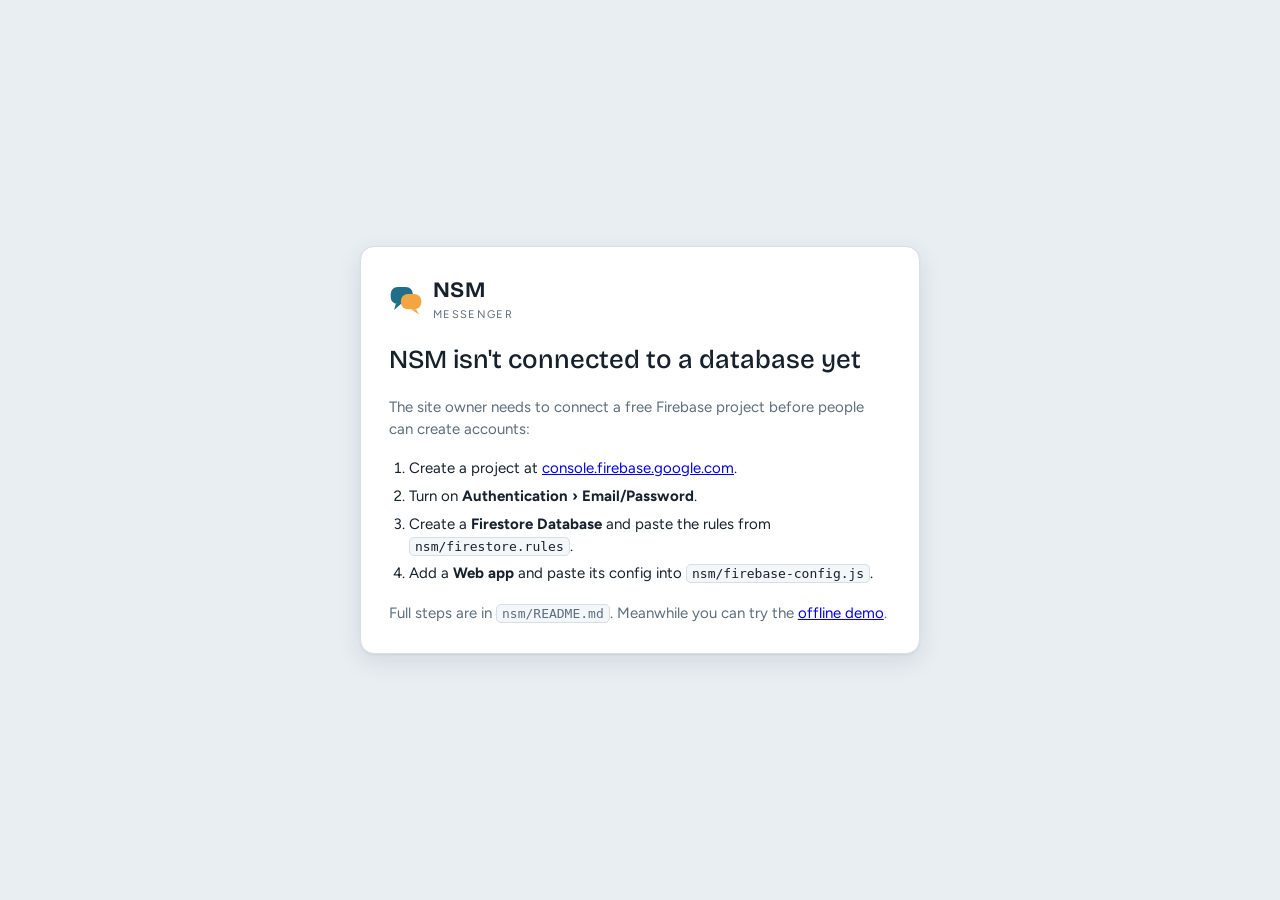
==== commit 17015990: "NSM: real accounts and live chat with Firebase People can sign up, add each other by e-mail and chat" ====
--- a/nsm/index.html
+++ b/nsm/index.html
@@ -4,318 +4,13 @@
 <meta charset="utf-8">
 <meta name="viewport" content="width=device-width, initial-scale=1, viewport-fit=cover">
 <title>NSM Messenger</title>
-<meta name="claude:viewport-fit-sides" content="cover">
+<meta name="description" content="NSM Messenger: create an account, add your friends and chat with Wizz, winks, emoticons and more.">
+<meta name="theme-color" content="#1f6f8b">
+<link rel="icon" href="data:image/svg+xml,%3Csvg xmlns='http://www.w3.org/2000/svg' viewBox='0 0 40 40'%3E%3Crect x='2' y='6' width='26' height='20' rx='8' fill='%231f6f8b'/%3E%3Cpath d='M8 26 L6 33 L14 26 Z' fill='%231f6f8b'/%3E%3Crect x='14' y='14' width='24' height='18' rx='8' fill='%23f2a541'/%3E%3Cpath d='M32 32 L35 38 L26 32 Z' fill='%23f2a541'/%3E%3C/svg%3E">
 <link rel="preconnect" href="https://fonts.googleapis.com">
 <link rel="preconnect" href="https://fonts.gstatic.com" crossorigin>
 <link rel="stylesheet" href="https://fonts.googleapis.com/css2?family=Bricolage+Grotesque:opsz,wght@12..96,500;12..96,700&family=Figtree:ital,wght@0,400;0,500;0,600;0,700;1,400;1,700&family=Comic+Neue:ital,wght@0,400;0,700;1,400;1,700&display=swap">
-<style>
-/* Layout: classic messenger — contact list left; tabbed conversation right with display pictures in a side column; one pane at a time on phones */
-:root {
-  --bg: #e9eef3;
-  --panel: #ffffff;
-  --panel-2: #f4f7fa;
-  --line: #d6dee6;
-  --fg: #16212c;
-  --muted: #5d6d7c;
-  --accent: #1f6f8b;
-  --accent-fg: #ffffff;
-  --accent-soft: #dcecf2;
-  --spark: #f2a541;
-  --spark-fg: #2b1a00;
-  --online: #2e9e5b;
-  --busy: #d64545;
-  --away: #e0a526;
-  --offline: #9aa7b3;
-  --overlay: rgba(14, 21, 28, .45);
-  --shadow: 0 1px 2px rgba(22,33,44,.06), 0 8px 24px rgba(22,33,44,.10);
-  --font-display: "Bricolage Grotesque", "Segoe UI", system-ui, sans-serif;
-  --font-body: "Figtree", "Segoe UI", system-ui, -apple-system, sans-serif;
-  color-scheme: light;
-}
-@media (prefers-color-scheme: dark) {
-  :root:not([data-theme="light"]) {
-    --bg: #0e151c; --panel: #151f29; --panel-2: #1b2733; --line: #283745;
-    --fg: #e6edf3; --muted: #93a3b2; --accent: #4fb3d3; --accent-fg: #06202a;
-    --accent-soft: #1b3a47; --spark: #f2b45c; --offline: #5e6d7b; --overlay: rgba(0,0,0,.6);
-    --shadow: 0 1px 2px rgba(0,0,0,.3), 0 8px 24px rgba(0,0,0,.4);
-    color-scheme: dark;
-  }
-}
-:root[data-theme="dark"] {
-  --bg: #0e151c; --panel: #151f29; --panel-2: #1b2733; --line: #283745;
-  --fg: #e6edf3; --muted: #93a3b2; --accent: #4fb3d3; --accent-fg: #06202a;
-  --accent-soft: #1b3a47; --spark: #f2b45c; --offline: #5e6d7b; --overlay: rgba(0,0,0,.6);
-  --shadow: 0 1px 2px rgba(0,0,0,.3), 0 8px 24px rgba(0,0,0,.4);
-  color-scheme: dark;
-}
-
-* { box-sizing: border-box; }
-html, body { height: 100%; }
-body {
-  margin: 0; background: var(--bg); color: var(--fg);
-  font-family: var(--font-body); font-size: 15px; line-height: 1.45;
-  padding-left: max(16px, env(safe-area-inset-left, 0px));
-  padding-right: max(16px, env(safe-area-inset-right, 0px));
-  padding-block: 16px;
-}
-button, input, select, textarea { font: inherit; color: inherit; }
-button { cursor: pointer; }
-:focus-visible { outline: 2px solid var(--accent); outline-offset: 2px; }
-[hidden] { display: none !important; }
-svg.i { width: 18px; height: 18px; stroke: currentColor; fill: none; stroke-width: 1.8; stroke-linecap: round; stroke-linejoin: round; flex: none; }
-
-/* ---------- Status colours ---------- */
-.st-online { --dot: var(--online); }
-.st-busy, .st-phone { --dot: var(--busy); }
-.st-away, .st-brb, .st-lunch { --dot: var(--away); }
-.st-offline { --dot: var(--offline); }
-
-/* ---------- Display pictures: status shown as a coloured frame ---------- */
-.dp {
-  --s: 40px; position: relative; flex: none; width: var(--s); height: var(--s); border-radius: calc(var(--s) * .26);
-  display: grid; place-items: center; background: linear-gradient(145deg, var(--g1, #1f6f8b), var(--g2, #4fb3d3));
-  box-shadow: 0 0 0 2px var(--panel), 0 0 0 4.5px var(--dot, var(--offline)); margin: 4px;
-}
-.dp img { width: 100%; height: 100%; object-fit: cover; border-radius: inherit; display: block; }
-.dp-emo { font-size: calc(var(--s) * .56); line-height: 1; }
-.dp.xs { --s: 24px; box-shadow: 0 0 0 1.5px var(--panel), 0 0 0 3px var(--dot, var(--offline)); margin: 3px; }
-.dp.sm { --s: 36px; }
-.dp.lg { --s: 60px; }
-.dp.xl { --s: 104px; box-shadow: 0 0 0 3px var(--panel), 0 0 0 7px var(--dot, var(--offline)); margin: 7px; }
-.dp.blocked::after { content: "⛔"; position: absolute; right: -6px; bottom: -6px; font-size: 13px; }
-.dp.offline-look { filter: grayscale(.85); opacity: .7; }
-
-/* ---------- Logo ---------- */
-.logo { display: inline-flex; align-items: center; gap: 10px; }
-.logo svg { width: 34px; height: 34px; flex: none; }
-.logo b { font-family: var(--font-display); font-weight: 700; font-size: 22px; letter-spacing: .02em; }
-.logo small { display: block; font-size: 11px; color: var(--muted); letter-spacing: .12em; text-transform: uppercase; }
-
-/* ---------- Generic controls ---------- */
-.btn { border: 0; border-radius: 8px; padding: 10px 16px; font-weight: 600; background: var(--accent); color: var(--accent-fg); }
-.btn:hover { filter: brightness(1.08); }
-.btn.ghost { background: var(--panel-2); color: var(--fg); border: 1px solid var(--line); }
-.btn:disabled { opacity: .5; cursor: not-allowed; }
-.icon-btn { border: 1px solid var(--line); background: var(--panel); border-radius: 8px; width: 34px; height: 34px; display: grid; place-items: center; flex: none; }
-.icon-btn:hover { border-color: var(--accent); color: var(--accent); }
-.field { display: grid; gap: 6px; }
-.field label, .label { font-size: 12px; font-weight: 600; letter-spacing: .06em; text-transform: uppercase; color: var(--muted); }
-.field input, .field select { border: 1px solid var(--line); background: var(--panel-2); border-radius: 8px; padding: 10px 12px; width: 100%; }
-
-/* ---------- Sign-in ---------- */
-.signin { height: 100%; display: grid; place-items: center; }
-.signin-card { width: min(400px, 100%); background: var(--panel); border: 1px solid var(--line); border-radius: 14px; box-shadow: var(--shadow); padding: 28px; display: grid; gap: 18px; }
-.signin-card h1 { font-family: var(--font-display); font-weight: 500; font-size: 26px; margin: 0; text-wrap: balance; }
-.signin-card p { margin: 0; color: var(--muted); }
-.demo-note { font-size: 12.5px; color: var(--muted); border-top: 1px solid var(--line); padding-top: 14px; }
-
-/* ---------- App shell ---------- */
-.app { height: 100%; max-width: 1280px; margin: 0 auto; display: grid; grid-template-columns: 340px minmax(0, 1fr); gap: 14px; }
-.pane { background: var(--panel); border: 1px solid var(--line); border-radius: 14px; box-shadow: var(--shadow); min-height: 0; min-width: 0; display: flex; flex-direction: column; overflow: hidden; position: relative; }
-
-/* Left: me */
-.me { padding: 14px 16px; border-bottom: 1px solid var(--line); display: grid; gap: 10px; background: var(--panel-2); }
-.me-top { display: flex; align-items: center; justify-content: space-between; gap: 8px; }
-.me-row { display: flex; gap: 10px; align-items: center; min-width: 0; }
-.me-row > button.dp-btn { border: 0; background: none; padding: 0; border-radius: 16px; }
-.me-info { min-width: 0; flex: 1; display: grid; gap: 2px; }
-.me-name { display: flex; gap: 6px; align-items: center; min-width: 0; }
-.inline-edit { border: 1px solid transparent; background: transparent; border-radius: 6px; padding: 2px 4px; margin-left: -4px; min-width: 0; }
-.inline-edit:hover, .inline-edit:focus { border-color: var(--line); background: var(--panel); }
-#meName { font-weight: 600; font-size: 16px; flex: 1; }
-#meStatus { border: 1px solid var(--line); background: var(--panel); border-radius: 6px; font-size: 12.5px; padding: 2px 4px; max-width: 128px; }
-#mePm { font-size: 13px; color: var(--muted); width: 100%; font-style: italic; }
-.music { display: flex; gap: 6px; align-items: center; font-size: 12.5px; color: var(--muted); min-width: 0; }
-.music input[type="text"] { flex: 1; min-width: 0; border: 1px solid var(--line); background: var(--panel); border-radius: 6px; padding: 3px 6px; font-size: 12.5px; }
-.music label { display: flex; align-items: center; gap: 5px; white-space: nowrap; cursor: pointer; }
-
-.list-tools { display: flex; gap: 8px; padding: 10px 16px; border-bottom: 1px solid var(--line); align-items: center; }
-.list-tools input { flex: 1; min-width: 0; border: 1px solid var(--line); background: var(--panel-2); border-radius: 8px; padding: 7px 10px; }
-.sortbar { display: flex; gap: 4px; padding: 6px 16px 0; font-size: 12.5px; color: var(--muted); align-items: center; }
-.sortbar button { border: 0; background: none; border-radius: 6px; padding: 2px 8px; color: var(--muted); }
-.sortbar button[aria-pressed="true"] { background: var(--accent-soft); color: var(--fg); font-weight: 600; }
-
-.contacts { overflow-y: auto; flex: 1; padding: 4px 8px 12px; }
-.group-title { width: 100%; display: flex; align-items: center; gap: 6px; border: 0; background: none; text-align: left; padding: 10px 8px 4px; font-size: 12px; font-weight: 600; letter-spacing: .08em; text-transform: uppercase; color: var(--muted); }
-.group-title .chev { transition: transform .15s; display: inline-block; }
-.group-title[aria-expanded="false"] .chev { transform: rotate(-90deg); }
-.contact { display: flex; gap: 8px; align-items: center; padding: 4px 6px; border-radius: 10px; min-width: 0; cursor: pointer; }
-.contact:hover, .contact:focus-visible { background: var(--panel-2); }
-.contact.active { background: var(--accent-soft); }
-.contact .c-info { min-width: 0; flex: 1; display: grid; }
-.contact .c-name { font-weight: 600; white-space: nowrap; overflow: hidden; text-overflow: ellipsis; }
-.contact .c-name small { font-weight: 400; color: var(--muted); font-size: 12.5px; }
-.contact .c-pm { font-size: 12.5px; color: var(--muted); white-space: nowrap; overflow: hidden; text-overflow: ellipsis; }
-.contact.is-offline .c-name { color: var(--muted); font-weight: 500; }
-.c-menu { border: 0; background: none; width: 28px; height: 28px; border-radius: 6px; color: var(--muted); display: grid; place-items: center; flex: none; opacity: .55; }
-.contact:hover .c-menu, .c-menu:focus-visible { opacity: 1; }
-.c-menu:hover { background: var(--line); color: var(--fg); }
-.badge { flex: none; min-width: 20px; height: 20px; border-radius: 10px; padding: 0 6px; background: var(--spark); color: var(--spark-fg); font-size: 12px; font-weight: 700; display: grid; place-items: center; }
-
-/* Right: tabs */
-.tabs { display: flex; gap: 4px; padding: 8px 8px 0; border-bottom: 1px solid var(--line); overflow-x: auto; background: var(--panel-2); min-height: 45px; flex: none; }
-.tab { display: flex; align-items: center; gap: 8px; border: 1px solid transparent; border-bottom: 0; border-radius: 9px 9px 0 0; padding: 7px 8px 7px 12px; background: none; white-space: nowrap; color: var(--muted); font-weight: 500; flex: none; cursor: pointer; max-width: 220px; }
-.tab .t-name { overflow: hidden; text-overflow: ellipsis; }
-.tab.active { background: var(--panel); border-color: var(--line); color: var(--fg); margin-bottom: -1px; }
-.tab .x { border: 0; background: none; width: 20px; height: 20px; border-radius: 5px; display: grid; place-items: center; color: var(--muted); padding: 0; flex: none; }
-.tab .x:hover { background: var(--line); color: var(--fg); }
-.tab-dot { width: 10px; height: 10px; border-radius: 50%; background: var(--dot, var(--offline)); flex: none; }
-.tab.flash { animation: flash 1s ease-in-out 3; }
-@keyframes flash { 50% { background: var(--spark); color: var(--spark-fg); } }
-
-/* Conversation */
-.convo { flex: 1; display: flex; flex-direction: column; min-height: 0; }
-.convo-head { display: flex; gap: 10px; align-items: center; padding: 10px 14px; border-bottom: 1px solid var(--line); }
-.convo-head .h-info { min-width: 0; flex: 1 1 0; }
-.h-name { font-family: var(--font-display); font-weight: 700; font-size: 19px; line-height: 1.2; overflow: hidden; text-overflow: ellipsis; white-space: nowrap; }
-.h-sub { font-size: 13px; color: var(--muted); white-space: nowrap; overflow: hidden; text-overflow: ellipsis; }
-.h-actions { display: flex; gap: 6px; }
-.back { display: none; }
-
-.convo-body { flex: 1; min-height: 0; display: grid; grid-template-columns: minmax(0, 1fr) 150px; }
-.msg-col { display: flex; flex-direction: column; min-height: 0; min-width: 0; }
-.messages { flex: 1; overflow-y: auto; padding: 14px 16px; display: flex; flex-direction: column; gap: 2px; min-height: 0; background-color: var(--panel); }
-.side { border-left: 1px solid var(--line); padding: 14px 10px; display: flex; flex-direction: column; align-items: center; justify-content: space-between; gap: 12px; background: var(--panel-2); text-align: center; }
-.side .who-pic { display: grid; justify-items: center; gap: 6px; font-size: 12.5px; color: var(--muted); }
-.side button { border: 0; background: none; padding: 0; color: inherit; }
-
-.m { display: grid; gap: 1px; max-width: 100%; }
-.m .who { font-size: 12.5px; color: var(--muted); margin-top: 10px; display: flex; gap: 8px; align-items: baseline; }
-.m .who time { font-size: 11px; font-variant-numeric: tabular-nums; }
-.m .txt { padding-left: 12px; overflow-wrap: anywhere; white-space: pre-wrap; font-size: 15.5px; }
-.m.mine .who { color: var(--accent); }
-.sys { align-self: flex-start; font-size: 13px; color: var(--muted); padding: 6px 10px; margin: 8px 0 2px; border-left: 3px solid var(--line); background: var(--panel-2); border-radius: 0 8px 8px 0; display: flex; gap: 8px; align-items: center; flex-wrap: wrap; }
-.sys.wizz { border-left-color: var(--spark); color: var(--fg); font-weight: 600; }
-.sys.wink { border-left-color: var(--accent); color: var(--fg); }
-.sys .linkish { border: 0; background: none; color: var(--accent); text-decoration: underline; padding: 0; font-size: 13px; }
-.card { margin: 4px 0 2px 12px; border: 1px solid var(--line); background: var(--panel-2); border-radius: 10px; padding: 10px; display: grid; gap: 8px; width: min(320px, 100%); }
-.card .f-row { display: flex; gap: 10px; align-items: center; min-width: 0; }
-.card .f-name { font-weight: 600; overflow: hidden; text-overflow: ellipsis; white-space: nowrap; }
-.card .f-meta { font-size: 12.5px; color: var(--muted); }
-.card img { width: 100%; border-radius: 6px; display: block; background: #fff; }
-.bar { height: 6px; border-radius: 3px; background: var(--line); overflow: hidden; }
-.bar i { display: block; height: 100%; background: var(--accent); width: 100%; animation: fill 1.4s linear; }
-@keyframes fill { from { width: 0; } }
-
-.statusline { font-size: 12.5px; color: var(--muted); padding: 4px 16px 6px; min-height: 26px; border-top: 1px solid var(--line); background: var(--panel); }
-.statusline.typing { font-style: italic; }
-.dots span { display: inline-block; animation: bounce 1.2s infinite; }
-.dots span:nth-child(2) { animation-delay: .15s; }
-.dots span:nth-child(3) { animation-delay: .3s; }
-@keyframes bounce { 0%, 60%, 100% { transform: none; } 30% { transform: translateY(-3px); } }
-
-/* Composer */
-.composer { border-top: 1px solid var(--line); padding: 8px 12px 12px; display: grid; gap: 8px; position: relative; }
-.tools { display: flex; gap: 4px; align-items: center; flex-wrap: wrap; }
-.tool { border: 1px solid transparent; background: none; border-radius: 8px; padding: 5px 8px; font-size: 13px; font-weight: 500; display: inline-flex; gap: 5px; align-items: center; color: var(--fg); }
-.tool:hover, .tool[aria-expanded="true"] { border-color: var(--line); background: var(--panel-2); color: var(--accent); }
-.tool.wizz-btn { border-color: var(--spark); background: color-mix(in srgb, var(--spark) 18%, var(--panel)); font-weight: 700; color: var(--fg); }
-.tool.wizz-btn:hover { background: color-mix(in srgb, var(--spark) 35%, var(--panel)); }
-.input-row { display: flex; gap: 8px; align-items: flex-end; }
-.input-row textarea { flex: 1; min-width: 0; resize: none; border: 1px solid var(--line); background: var(--panel-2); border-radius: 10px; padding: 10px 12px; height: 48px; max-height: 140px; font-size: 15.5px; }
-.input-row .btn { height: 48px; }
-
-.pop { position: absolute; bottom: calc(100% - 4px); left: 12px; right: 12px; max-width: 420px; background: var(--panel); border: 1px solid var(--line); border-radius: 12px; box-shadow: var(--shadow); padding: 10px; z-index: 6; display: grid; gap: 8px; }
-.pop .grid { display: grid; grid-template-columns: repeat(auto-fill, minmax(38px, 1fr)); gap: 2px; }
-.pop .grid button { border: 0; background: none; border-radius: 8px; height: 38px; font-size: 21px; }
-.pop .grid button:hover { background: var(--panel-2); }
-.pop .hint { font-size: 12px; color: var(--muted); }
-.wink-grid { display: grid; grid-template-columns: repeat(auto-fill, minmax(88px, 1fr)); gap: 6px; }
-.wink-grid button { border: 1px solid var(--line); background: var(--panel-2); border-radius: 10px; padding: 8px 4px; display: grid; justify-items: center; gap: 2px; font-size: 12.5px; }
-.wink-grid button span { font-size: 28px; line-height: 1.1; }
-.wink-grid button:hover { border-color: var(--accent); }
-.chips { display: flex; gap: 6px; flex-wrap: wrap; }
-.chip { border: 1px solid var(--line); background: var(--panel-2); border-radius: 999px; padding: 4px 12px; font-size: 14px; }
-.chip[aria-pressed="true"] { border-color: var(--accent); background: var(--accent-soft); }
-.swatch { width: 28px; height: 28px; border-radius: 50%; border: 2px solid var(--panel); box-shadow: 0 0 0 1px var(--line); padding: 0; }
-.swatch[aria-pressed="true"] { box-shadow: 0 0 0 2.5px var(--accent); }
-.scene-grid { display: grid; grid-template-columns: repeat(auto-fill, minmax(90px, 1fr)); gap: 6px; }
-.scene-grid button { height: 58px; border-radius: 8px; border: 1px solid var(--line); background-color: var(--panel); font-size: 12.5px; display: flex; align-items: flex-end; padding: 4px 6px; font-weight: 600; }
-.scene-grid button[aria-pressed="true"] { border: 2px solid var(--accent); }
-
-.empty { flex: 1; display: grid; place-items: center; text-align: center; padding: 24px; color: var(--muted); }
-.empty h2 { font-family: var(--font-display); font-weight: 500; color: var(--fg); margin: 12px 0 4px; font-size: 22px; }
-.empty p { margin: 0 auto; max-width: 38ch; }
-
-/* Wizz shake */
-.shake { animation: shake .5s cubic-bezier(.36,.07,.19,.97) 2; }
-@keyframes shake {
-  10%, 90% { transform: translate(-3px, 1px); } 20%, 80% { transform: translate(6px, -3px); }
-  30%, 50%, 70% { transform: translate(-10px, 3px); } 40%, 60% { transform: translate(10px, -2px); }
-}
-
-/* Winks: full-pane animations */
-.wink-layer { position: absolute; inset: 0; pointer-events: none; overflow: hidden; z-index: 8; }
-.wp { position: absolute; line-height: 1; will-change: transform, top; }
-.wp.rise { top: 105%; animation: rise var(--d) ease-in var(--delay) forwards, sway 1.2s ease-in-out var(--delay) infinite alternate; }
-.wp.fall { top: -12%; animation: fall var(--d) linear var(--delay) forwards, sway 1.4s ease-in-out var(--delay) infinite alternate; }
-.wp.burst { left: 50%; top: 45%; animation: burst 1.6s cubic-bezier(.1,.7,.3,1) var(--delay) forwards; opacity: 0; }
-.wp.zoom { left: 50%; top: 50%; font-size: min(180px, 40vw); animation: zoom 2.6s ease-out forwards; }
-.wp.fly { left: -10%; top: 90%; font-size: 72px; animation: fly 2.4s ease-in forwards; }
-@keyframes rise { to { top: -15%; } }
-@keyframes fall { to { top: 110%; } }
-@keyframes sway { from { transform: translateX(-14px) rotate(-8deg); } to { transform: translateX(14px) rotate(8deg); } }
-@keyframes burst { 0% { opacity: 1; transform: translate(-50%, -50%) scale(.3); } 80% { opacity: 1; } 100% { opacity: 0; transform: translate(calc(-50% + var(--dx)), calc(-50% + var(--dy))) scale(1.2); } }
-@keyframes zoom { 0% { transform: translate(-50%, -50%) scale(0) rotate(-30deg); opacity: 0; } 25% { transform: translate(-50%, -50%) scale(1.25) rotate(8deg); opacity: 1; } 40%, 75% { transform: translate(-50%, -50%) scale(1) rotate(0); opacity: 1; } 100% { transform: translate(-50%, -50%) scale(1.6); opacity: 0; } }
-@keyframes fly { to { left: 105%; top: -15%; transform: rotate(10deg); } }
-
-/* Toasts (top right) */
-.toasts { position: fixed; right: max(16px, env(safe-area-inset-right, 0px)); top: calc(16px + env(safe-area-inset-top, 0px)); display: grid; gap: 8px; z-index: 30; }
-.toast { width: min(300px, calc(100vw - 32px)); background: var(--panel); border: 1px solid var(--line); border-left: 4px solid var(--accent); border-radius: 10px; box-shadow: var(--shadow); padding: 8px 12px; display: flex; gap: 8px; align-items: center; animation: slidein .25s ease-out; text-align: left; }
-.toast.wizz { border-left-color: var(--spark); }
-.toast b { display: block; }
-.toast span.t { font-size: 13px; color: var(--muted); display: block; overflow: hidden; text-overflow: ellipsis; white-space: nowrap; }
-@keyframes slidein { from { transform: translateY(-12px); opacity: 0; } }
-
-/* Context menu */
-.menu { position: fixed; z-index: 40; background: var(--panel); border: 1px solid var(--line); border-radius: 10px; box-shadow: var(--shadow); padding: 6px; min-width: 210px; display: grid; }
-.menu button { border: 0; background: none; text-align: left; padding: 7px 10px; border-radius: 6px; display: flex; gap: 8px; align-items: center; }
-.menu button:hover { background: var(--panel-2); }
-.menu .sep { height: 1px; background: var(--line); margin: 4px 2px; }
-.menu .danger { color: var(--busy); }
-.menu .label { padding: 4px 10px 2px; }
-
-/* Modal */
-.modal-back { position: fixed; inset: 0; background: var(--overlay); display: grid; place-items: center; z-index: 50; padding: 16px; }
-.modal { width: min(460px, 100%); max-height: calc(100% - 16px); overflow: auto; background: var(--panel); border: 1px solid var(--line); border-radius: 14px; box-shadow: var(--shadow); padding: 20px; display: grid; gap: 14px; }
-.modal h2 { margin: 0; font-family: var(--font-display); font-weight: 500; font-size: 21px; }
-.modal .row { display: flex; gap: 8px; justify-content: flex-end; flex-wrap: wrap; }
-.dp-grid { display: grid; grid-template-columns: repeat(auto-fill, minmax(64px, 1fr)); gap: 10px; justify-items: center; }
-.dp-grid button { border: 0; background: none; padding: 0; border-radius: 16px; }
-.dp-grid button[aria-pressed="true"] .dp { --dot: var(--accent); }
-.ink-wrap { border: 1px solid var(--line); border-radius: 10px; overflow: hidden; background: #ffffff; touch-action: none; }
-.ink-wrap canvas { display: block; width: 100%; height: 240px; cursor: crosshair; }
-.ttt { display: grid; grid-template-columns: repeat(3, 1fr); gap: 6px; width: min(270px, 100%); margin: 0 auto; }
-.ttt button { aspect-ratio: 1; max-width: 100%; border: 1px solid var(--line); background: var(--panel-2); border-radius: 10px; font-family: var(--font-display); font-size: 40px; font-weight: 700; }
-.ttt button.x { color: var(--accent); }
-.ttt button.o { color: var(--spark); }
-.ttt-status { text-align: center; font-weight: 600; min-height: 1.4em; }
-.pick-list { display: grid; gap: 4px; max-height: 300px; overflow: auto; }
-.pick-list button { display: flex; gap: 10px; align-items: center; border: 1px solid var(--line); background: var(--panel-2); border-radius: 10px; padding: 6px 10px; text-align: left; }
-.pick-list button:hover { border-color: var(--accent); }
-
-@media (prefers-reduced-motion: reduce) {
-  .shake, .tab.flash, .dots span, .wp.rise, .wp.fall, .wp.fly, .wp.burst { animation: none !important; }
-  .wp.rise, .wp.fall, .wp.fly, .wp.burst { display: none; }
-}
-
-@media (max-width: 1000px) {
-  .convo-body { grid-template-columns: minmax(0, 1fr); }
-  .side { display: none; }
-}
-@media (max-width: 760px) {
-  body { padding-block: 8px; }
-  .h-actions .icon-btn { width: 32px; height: 32px; }
-  .convo-head { padding: 8px 10px; gap: 6px; }
-  .app { grid-template-columns: minmax(0, 1fr); }
-  .app.chatting .pane-left { display: none; }
-  .app:not(.chatting) .pane-right { display: none; }
-  .back { display: grid; }
-  .tool .tl { display: none; }
-  .tool { padding: 7px; }
-  .tool.wizz-btn .tl { display: inline; }
-}
-</style>
+<link rel="stylesheet" href="style.css">
 </head>
 <body>
 
@@ -328,25 +23,52 @@
   </symbol>
 </svg>
 
-<!-- ============ Sign-in ============ -->
-<section class="signin" id="signin">
-  <form class="signin-card" id="signinForm" novalidate>
+<div class="loading" id="loading">Connecting to NSM…</div>
+
+<!-- ============ Setup needed (owner only) ============ -->
+<section class="setup" id="setup" hidden>
+  <div class="signin-card">
     <div class="logo"><svg><use href="#nsm-logo"/></svg><div><b>NSM</b><small>Messenger</small></div></div>
-    <div>
-      <h1>Sign in and start chatting</h1>
-      <p>Pick a display name and how you want to appear to your contacts.</p>
+    <h1>NSM isn't connected to a database yet</h1>
+    <p>The site owner needs to connect a free Firebase project before people can create accounts:</p>
+    <ol>
+      <li>Create a project at <a href="https://console.firebase.google.com" target="_blank" rel="noopener">console.firebase.google.com</a>.</li>
+      <li>Turn on <b>Authentication › Email/Password</b>.</li>
+      <li>Create a <b>Firestore Database</b> and paste the rules from <code>nsm/firestore.rules</code>.</li>
+      <li>Add a <b>Web app</b> and paste its config into <code>nsm/firebase-config.js</code>.</li>
+    </ol>
+    <p>Full steps are in <code>nsm/README.md</code>. Meanwhile you can try the <a href="demo.html">offline demo</a>.</p>
+  </div>
+</section>
+
+<!-- ============ Sign in / create account ============ -->
+<section class="signin" id="auth" hidden>
+  <div class="signin-card">
+    <div class="logo"><svg><use href="#nsm-logo"/></svg><div><b>NSM</b><small>Messenger</small></div></div>
+    <div class="auth-tabs" role="tablist">
+      <button role="tab" id="tabIn" aria-selected="true">Sign in</button>
+      <button role="tab" id="tabUp" aria-selected="false">Create account</button>
     </div>
-    <div class="field">
-      <label for="nameInput">Display name</label>
-      <input id="nameInput" maxlength="32" placeholder="e.g. Haitam" autocomplete="nickname" required>
-    </div>
-    <div class="field">
-      <label for="statusInput">Sign in as</label>
-      <select id="statusInput"></select>
-    </div>
-    <button class="btn" type="submit">Sign in</button>
-    <p class="demo-note">Demo version: your contacts are simulated and reply automatically. Conversations are saved only in this browser.</p>
-  </form>
+
+    <form id="formIn" class="signin-card" style="border:0;box-shadow:none;padding:0;gap:14px" novalidate>
+      <div class="field"><label for="inEmail">E-mail</label><input id="inEmail" type="email" autocomplete="email" required></div>
+      <div class="field"><label for="inPass">Password</label><input id="inPass" type="password" autocomplete="current-password" required></div>
+      <div class="field"><label for="inStatus">Sign in as</label><select id="inStatus"></select></div>
+      <p class="form-msg" id="inMsg" hidden></p>
+      <button class="btn" type="submit" id="inBtn">Sign in</button>
+      <button class="linkbtn" type="button" id="forgotBtn">Forgot your password?</button>
+    </form>
+
+    <form id="formUp" class="signin-card" style="border:0;box-shadow:none;padding:0;gap:14px" novalidate hidden>
+      <div class="field"><label for="upName">Display name</label><input id="upName" maxlength="32" autocomplete="nickname" required placeholder="What your contacts will see"></div>
+      <div class="field"><label for="upEmail">E-mail</label><input id="upEmail" type="email" autocomplete="email" required placeholder="Friends add you with this"></div>
+      <div class="field"><label for="upPass">Password</label><input id="upPass" type="password" autocomplete="new-password" minlength="6" required placeholder="At least 6 characters"></div>
+      <p class="form-msg" id="upMsg" hidden></p>
+      <button class="btn" type="submit" id="upBtn">Create my account</button>
+    </form>
+
+    <p class="demo-note">Your contacts find you by your e-mail address, and people in your contact list can see it. Want to look around first? Try the <a href="demo.html">offline demo</a>.</p>
+  </div>
 </section>
 
 <!-- ============ Main app ============ -->
@@ -372,6 +94,7 @@
             <select id="meStatus" aria-label="Your status"></select>
           </div>
           <input class="inline-edit" id="mePm" aria-label="Your personal message" maxlength="80" placeholder="Type a personal message">
+          <div class="mail" id="meMail"></div>
         </div>
       </div>
       <div class="music">
@@ -396,8 +119,8 @@
     <div class="empty" id="empty">
       <div>
         <svg width="64" height="64" aria-hidden="true"><use href="#nsm-logo"/></svg>
-        <h2>No conversation open</h2>
-        <p>Click a contact to start a conversation. Use the ⋯ button next to a contact to send a Wizz, play a game, block or move them.</p>
+        <h2 id="emptyTitle">No conversation open</h2>
+        <p id="emptyText">Click a contact to start a conversation.</p>
       </div>
     </div>
     <div class="convo" id="convo" hidden>
@@ -428,9 +151,9 @@
               <button class="tool" data-pop="emo" aria-expanded="false" title="Emoticons"><svg class="i" viewBox="0 0 24 24"><circle cx="12" cy="12" r="9"/><path d="M8.5 14a4 4 0 0 0 7 0"/><path d="M9 9.5h.01M15 9.5h.01"/></svg><span class="tl">Emoticons</span></button>
               <button class="tool" data-pop="wink" aria-expanded="false" title="Send a wink (animation)"><svg class="i" viewBox="0 0 24 24"><path d="M12 3l2.4 5.6L20 9.3l-4.3 3.9 1.2 5.8L12 16l-4.9 3 1.2-5.8L4 9.3l5.6-.7z"/></svg><span class="tl">Winks</span></button>
               <button class="tool wizz-btn" id="wizzBtn" title="Send a Wizz: shakes your contact's window"><svg class="i" viewBox="0 0 24 24"><path d="M4 8l2 8M10 5l2 14M16 8l2 8"/></svg><span class="tl">Wizz!</span></button>
-              <button class="tool" id="fileBtn" title="Send a photo or file"><svg class="i" viewBox="0 0 24 24"><path d="M20 11.5l-8 8a5 5 0 0 1-7-7l8.5-8.5a3.3 3.3 0 0 1 4.7 4.7L9.7 17.2a1.7 1.7 0 0 1-2.4-2.4L15 7"/></svg><span class="tl">Send file</span></button>
+              <button class="tool" id="fileBtn" title="Send a photo"><svg class="i" viewBox="0 0 24 24"><path d="M20 11.5l-8 8a5 5 0 0 1-7-7l8.5-8.5a3.3 3.3 0 0 1 4.7 4.7L9.7 17.2a1.7 1.7 0 0 1-2.4-2.4L15 7"/></svg><span class="tl">Send photo</span></button>
               <button class="tool" id="inkBtn" title="Draw a handwritten message"><svg class="i" viewBox="0 0 24 24"><path d="M4 20l4-1 11-11-3-3L5 16z"/><path d="M14 6l3 3"/></svg><span class="tl">Handwriting</span></button>
-              <input type="file" id="fileInput" hidden>
+              <input type="file" id="fileInput" accept="image/*" hidden>
             </div>
             <form class="input-row" id="sendForm">
               <textarea id="input" rows="1" placeholder="Type a message" aria-label="Message"></textarea>
@@ -448,953 +171,6 @@
 <div class="menu" id="menu" hidden role="menu"></div>
 <div class="modal-back" id="modalBack" hidden><div class="modal" id="modal" role="dialog" aria-modal="true"></div></div>
 
-<script>
-(() => {
-  "use strict";
-
-  /* =============== Constants =============== */
-  const STATUS = {
-    online:  "Online",
-    busy:    "Busy",
-    brb:     "Be right back",
-    away:    "Away",
-    phone:   "On the phone",
-    lunch:   "Out to lunch",
-    offline: "Offline"
-  };
-  const GROUPS = ["Friends", "Family", "Work", "School"];
-
-  // Original display pictures: an emoji on a gradient tile.
-  const PICS = {
-    turtle: ["🐢", "#2e8a62", "#9be0b8"], cactus: ["🌵", "#6b8f2a", "#d8e98f"], guitar: ["🎸", "#b4532a", "#f6b98a"],
-    ball:   ["⚽", "#3d5fa8", "#a8c3f0"], moon:   ["🌙", "#28305e", "#7d86c9"], cat:    ["🐱", "#a33d63", "#f2a7c3"],
-    melon:  ["🍉", "#2e9e5b", "#f28b8b"], rocket: ["🚀", "#1f2f4f", "#5fa8d3"], sun:    ["🌻", "#d9901a", "#ffe08a"],
-    game:   ["🎮", "#6b4fa3", "#c4b2ec"], fox:    ["🦊", "#c2541b", "#ffc48a"], island: ["🏝️", "#1f8b8b", "#a6eadf"],
-    coffee: ["☕", "#6e4a2f", "#d9b48f"], butterfly: ["🦋", "#3b7c84", "#b3e0ff"], pizza: ["🍕", "#c23b2a", "#ffd27a"],
-    star:   ["⭐", "#8a6a1f", "#ffe9a8"]
-  };
-
-  const FONTS = {
-    body:  { name: "Clean",   css: 'var(--font-body)' },
-    comic: { name: "Comic",   css: "'Comic Neue', 'Comic Sans MS', cursive" },
-    serif: { name: "Classic", css: "Georgia, 'Times New Roman', serif" },
-    mono:  { name: "Typewriter", css: "'Courier New', Courier, monospace" },
-    bold:  { name: "Display", css: 'var(--font-display)' }
-  };
-  // Mid-tone colours that stay readable on both light and dark backgrounds.
-  const TEXT_COLORS = ["", "#d64545", "#e07b26", "#2e9e5b", "#1aa3a3", "#3d7fd6", "#8a5cd6", "#d14d9a", "#8a7a5c"];
-
-  const EMOTICONS = [
-    [":-)", "🙂"], [":)", "🙂"], [":-D", "😄"], [":D", "😄"], [";-)", "😉"], [";)", "😉"], [":-(", "🙁"], [":(", "🙁"],
-    [":-P", "😛"], [":P", "😛"], [":p", "😛"], [":-O", "😮"], [":O", "😮"], [":o", "😮"], [":'(", "😢"], [":@", "😠"],
-    [":$", "😳"], [":S", "😕"], [":s", "😕"], [":|", "😐"], ["8-)", "🙄"], ["(H)", "😎"], ["(h)", "😎"], ["(A)", "😇"], ["(a)", "😇"],
-    ["<3", "❤️"], ["(L)", "❤️"], ["(l)", "❤️"], ["(U)", "💔"], ["(u)", "💔"], ["(Y)", "👍"], ["(y)", "👍"], ["(N)", "👎"], ["(n)", "👎"],
-    ["(*)", "⭐"], ["(F)", "🌹"], ["(f)", "🌹"], ["(K)", "💋"], ["(k)", "💋"], ["(G)", "🎁"], ["(g)", "🎁"], ["(^)", "🎂"],
-    ["(coffee)", "☕"], ["(C)", "☕"], ["(c)", "☕"], ["(pi)", "🍕"], ["(mp)", "📱"], ["(e)", "📧"], ["(E)", "📧"],
-    ["(8)", "🎵"], ["(S)", "🌙"], ["(#)", "☀️"], ["(R)", "🌈"], ["(r)", "🌈"], ["(Z)", "👦"], ["(X)", "👧"], ["(6)", "😈"],
-    ["(ap)", "✈️"], ["(co)", "💻"], ["(so)", "⚽"], ["(%)", "🔗"], ["+o(", "🤢"], ["(brb)", "🔜"], ["(@)", "🐱"], ["(&)", "🐶"]
-  ];
-  const PICKER = ["🙂","😄","😉","😛","😮","😢","😠","😳","😕","😐","🙄","😎","😇","😈","🤢","😂","🥰","🤔","😴","🥳",
-    "❤️","💔","👍","👎","👋","🙌","👏","💪","⭐","🌹","💋","🎁","🎂","☕","🍕","🎵","🌙","☀️","🌈","✈️","💻","📱","⚽","🐱","🐶","🔥","🎉","💯"];
-
-  const WINKS = [
-    { id: "hearts",   name: "Hearts",     e: "💖", mode: "rise",  set: ["❤️", "💕", "💖", "💗"] },
-    { id: "kiss",     name: "Big kiss",   e: "💋", mode: "zoom" },
-    { id: "lol",      name: "LOL",        e: "😂", mode: "zoom" },
-    { id: "party",    name: "Party",      e: "🎉", mode: "fall",  set: ["🎉", "🎊", "✨", "🥳"] },
-    { id: "fireworks",name: "Fireworks",  e: "🎆", mode: "burst", set: ["✨", "🎆", "💥", "⭐", "🌟"] },
-    { id: "rain",     name: "Rainy day",  e: "🌧️", mode: "fall",  set: ["💧", "💧", "🌧️"] },
-    { id: "flowers",  name: "Flowers",    e: "🌸", mode: "rise",  set: ["🌸", "🌷", "🌼", "🌹"] },
-    { id: "rocket",   name: "Rocket",     e: "🚀", mode: "fly" },
-    { id: "hug",      name: "Hug",        e: "🤗", mode: "zoom" },
-    { id: "snow",     name: "Snow",       e: "❄️", mode: "fall",  set: ["❄️", "❄️", "☃️"] },
-    { id: "angry",    name: "Grrr",       e: "😡", mode: "zoom" },
-    { id: "money",    name: "Rich!",      e: "💸", mode: "fall",  set: ["💸", "💰", "🪙"] }
-  ];
-
-  const SCENES = {
-    none:   { name: "Plain",   css: "none" },
-    dawn:   { name: "Sunset",  css: "linear-gradient(170deg, rgba(242,165,65,.22), rgba(214,69,69,.10) 55%, rgba(242,165,65,0))" },
-    ocean:  { name: "Ocean",   css: "linear-gradient(180deg, rgba(31,111,139,.24), rgba(79,179,211,.06))" },
-    meadow: { name: "Meadow",  css: "linear-gradient(180deg, rgba(46,158,91,0) 45%, rgba(46,158,91,.22))" },
-    grid:   { name: "Notebook",css: "linear-gradient(rgba(61,127,214,.13) 1px, transparent 1px) 0 0 / 100% 26px" },
-    dots:   { name: "Dots",    css: "radial-gradient(rgba(127,140,155,.35) 1.5px, transparent 1.7px) 0 0 / 18px 18px" },
-    candy:  { name: "Candy",   css: "repeating-linear-gradient(135deg, rgba(209,77,154,.08) 0 14px, rgba(209,77,154,0) 14px 28px)" },
-    night:  { name: "Night",   css: "radial-gradient(rgba(255,255,255,.6) 1px, transparent 1.4px) 0 0 / 46px 46px, linear-gradient(180deg, rgba(40,48,94,.35), rgba(40,48,94,.12))" }
-  };
-
-  const GENERIC_LINES = ["Haha nice", "Really?", "I'm good, you?", "Ok cool", "Tell me more!", "lol", "Yes!", "Sounds good 🙂"];
-  // Simulated contacts. All fictional.
-  const SEED = [
-    { id: "yasmine", name: "Yasmine", group: "Friends", pm: "Back from Chefchaouen ☀️", status: "online", pic: { preset: "sun" }, font: { family: "body", color: "#d14d9a" },
-      lines: ["Haha yes!", "I was just thinking about that", "Did you see the photos I sent?", "Let's grab a coffee this week?", "Totally agree :)"] },
-    { id: "karim", name: "Karim B.", group: "Work", pm: "Coding… do not disturb", status: "busy", pic: { preset: "game" }, font: { family: "mono", color: "#2e9e5b" },
-      lines: ["one sec", "in a meeting, call you after", "ok (y)", "send me the link", "yep"] },
-    { id: "lea", name: "Léa", group: "Friends", pm: "", music: "Lo-fi Girl – Rainy Café", status: "online", pic: { preset: "butterfly" }, font: { family: "comic", color: "#8a5cd6" },
-      lines: ["Oh nice!!", "Tell me more", "I miss our long chats", "Same here lol", "That song is stuck in my head now (8)"] },
-    { id: "omar", name: "Omar", group: "Friends", pm: "Match tonight at 9 (so)", status: "away", pic: { preset: "ball" }, font: { family: "bold", color: "#3d7fd6" },
-      lines: ["Are you watching the match?", "We're going to win this one", "Haha classic", "Brb, getting food", "Who's coming tonight?"] },
-    { id: "sofia", name: "Sofia", group: "School", pm: "Exams week 📚", status: "online", pic: { preset: "cat" }, font: { family: "serif", color: "#e07b26" },
-      lines: ["Can't talk long, revising", "Do you have the notes from Tuesday?", "Wish me luck!", "Ugh, so much to learn :(", "Thanks, you're the best"] },
-    { id: "mama", name: "Maman", group: "Family", pm: "Call me when you can ❤️", status: "lunch", pic: { preset: "island" }, font: { family: "serif", color: "#d64545" },
-      lines: ["Did you eat?", "Call me tonight", "Love you habibi ❤️", "Don't stay up too late", "Your aunt says hi"] },
-    { id: "nadia", name: "Nadia", group: "Family", pm: "", status: "offline", pic: { preset: "melon" }, font: { family: "body", color: "#1aa3a3" },
-      lines: ["Sorry, just saw this!", "Hey you! How are things?", "Haha I knew it", "Let's catch up soon"] },
-    { id: "thomas", name: "Thomas", group: "Work", pm: "Somewhere over the Atlantic (ap)", status: "offline", pic: { preset: "rocket" }, font: { family: "body", color: "" },
-      lines: ["Just landed!", "wifi is terrible here", "Talk later?", "👋"] },
-    { id: "ines", name: "Inès", group: "School", pm: "New phone, who dis", status: "offline", pic: { preset: "fox" }, font: { family: "comic", color: "#e07b26" },
-      lines: ["Hiii", "OMG really?", "Send pics!", "That's hilarious 😂"] }
-  ];
-
-  /* =============== Storage (always guarded) =============== */
-  const KEY = "nsm-messenger-v2";
-  const load = () => { try { return JSON.parse(localStorage.getItem(KEY)) || {}; } catch { return {}; } };
-  function save() {
-    const data = { me, sound, sort, contacts, convos };
-    try { localStorage.setItem(KEY, JSON.stringify(data)); }
-    catch {
-      // Storage full: keep the conversations but drop pictures from old messages.
-      try {
-        const lite = JSON.parse(JSON.stringify(data));
-        for (const c of Object.values(lite.convos)) for (const m of c.msgs) if (m.img) { m.img = null; m.dropped = true; }
-        localStorage.setItem(KEY, JSON.stringify(lite));
-      } catch {}
-    }
-  }
-
-  /* =============== State =============== */
-  const saved = load();
-  let me = saved.me || null;
-  let sound = saved.sound !== false;
-  let sort = saved.sort || "groups";
-  let contacts = Array.isArray(saved.contacts) && saved.contacts.length ? saved.contacts : SEED.map(c => ({ ...c }));
-  let convos = saved.convos || {};
-  for (const cv of Object.values(convos)) for (const m of cv.msgs) if (m.kind === "file") m.done = true;
-  let openTabs = [];
-  let active = null;
-  const collapsed = {};
-  const typing = {};          // convoId -> contactId currently typing
-  let pop = null;             // open composer popover kind
-
-  /* =============== Helpers =============== */
-  const $ = id => document.getElementById(id);
-  const esc = s => String(s).replace(/[&<>"']/g, ch => ({ "&": "&amp;", "<": "&lt;", ">": "&gt;", '"': "&quot;", "'": "&#39;" }[ch]));
-  const rand = arr => arr[Math.floor(Math.random() * arr.length)];
-  const byId = id => contacts.find(c => c.id === id);
-  const fmtTime = t => new Date(t).toLocaleTimeString([], { hour: "2-digit", minute: "2-digit" });
-  const fmtDate = t => new Date(t).toLocaleDateString();
-  const fmtSize = b => b < 1024 ? b + " B" : b < 1048576 ? (b / 1024).toFixed(0) + " KB" : (b / 1048576).toFixed(1) + " MB";
-  const isOff = c => c.status === "offline" || c.blocked;
-  const pmText = c => c.music ? "♫ " + c.music : (c.pm || "");
-  const myPm = () => me.music && me.music.on && me.music.song ? "♫ " + me.music.song : (me.pm || "");
-
-  const emoticonize = text => {
-    let out = text;
-    for (const [code, emo] of EMOTICONS) {
-      const re = new RegExp("(^|\\s)" + code.replace(/[.*+?^${}()|[\]\\]/g, "\\$&") + "(?=\\s|$|[.,!?])", "g");
-      out = out.replace(re, "$1" + emo);
-    }
-    return out;
-  };
-
-  function dp(pic, status, size = "", extra = "") {
-    const p = PICS[(pic && pic.preset) || "star"] || PICS.star;
-    const inner = pic && pic.img ? `<img src="${esc(pic.img)}" alt="">` : `<span class="dp-emo">${p[0]}</span>`;
-    return `<span class="dp ${size} st-${status} ${extra}" style="--g1:${p[1]};--g2:${p[2]}">${inner}</span>`;
-  }
-  const contactDp = (c, size) => dp(c.pic, c.blocked ? "offline" : c.status, size, (c.blocked ? "blocked " : "") + (isOff(c) ? "offline-look" : ""));
-  const myDp = size => dp(me.pic, me.status, size);
-
-  const fontStyle = f => {
-    f = f || {};
-    return `font-family:${(FONTS[f.family] || FONTS.body).css};${f.color ? "color:" + f.color + ";" : ""}font-weight:${f.bold ? 700 : 400};font-style:${f.italic ? "italic" : "normal"}`;
-  };
-
-  function getConvo(id) {
-    if (!convos[id]) convos[id] = { id, members: [id], msgs: [], scene: "none", unread: 0 };
-    return convos[id];
-  }
-  const convoTitle = cv => cv.members.map(id => (byId(id) || { name: "?" }).name).join(", ");
-  const convoMembers = cv => cv.members.map(byId).filter(Boolean);
-
-  /* =============== Sounds (Web Audio, start after a click) =============== */
-  let ac = null;
-  function tone(freqs, dur = 0.12, type = "sine", vol = 0.16) {
-    if (!sound) return;
-    try {
-      ac = ac || new (window.AudioContext || window.webkitAudioContext)();
-      let t = ac.currentTime;
-      for (const f of freqs) {
-        const o = ac.createOscillator(), g = ac.createGain();
-        o.type = type; o.frequency.value = f;
-        g.gain.setValueAtTime(0.0001, t);
-        g.gain.exponentialRampToValueAtTime(vol, t + 0.01);
-        g.gain.exponentialRampToValueAtTime(0.0001, t + dur);
-        o.connect(g).connect(ac.destination); o.start(t); o.stop(t + dur + 0.02);
-        t += dur * 0.8;
-      }
-    } catch {}
-  }
-  const sfx = {
-    message: () => tone([880, 1175]),
-    signin:  () => tone([523, 659, 784, 1046], 0.13),
-    wizz:    () => tone([150, 120, 150, 120, 150, 120], 0.07, "square", 0.08),
-    wink:    () => tone([660, 880, 1320], 0.1, "triangle"),
-    done:    () => tone([1046, 1318], 0.09, "triangle")
-  };
-
-  /* =============== Render: me =============== */
-  function fillStatusSelect(sel, appearOffline) {
-    sel.innerHTML = Object.entries(STATUS).map(([k, v]) => `<option value="${k}">${k === "offline" && appearOffline ? "Appear offline" : v}</option>`).join("");
-  }
-  function renderMe() {
-    $("meName").value = me.name;
-    $("meStatus").value = me.status;
-    $("mePm").value = me.pm || "";
-    $("meDpBtn").innerHTML = myDp("lg");
-    $("musicOn").checked = !!(me.music && me.music.on);
-    $("musicSong").value = (me.music && me.music.song) || "";
-    $("musicSong").disabled = !$("musicOn").checked;
-    const sb = $("soundBtn");
-    sb.title = sound ? "Sounds on" : "Sounds off";
-    sb.setAttribute("aria-label", sound ? "Turn sounds off" : "Turn sounds on");
-    sb.style.opacity = sound ? 1 : 0.45;
-    document.querySelectorAll("[data-sort]").forEach(b => b.setAttribute("aria-pressed", String(b.dataset.sort === sort)));
-  }
-
-  /* =============== Render: contacts =============== */
-  function contactRow(c) {
-    const cv = convos[c.id];
-    const unread = cv && cv.unread;
-    const st = c.blocked ? "Blocked" : c.status !== "online" && c.status !== "offline" ? STATUS[c.status] : "";
-    return `<div class="contact ${isOff(c) ? "is-offline" : ""} ${c.id === active ? "active" : ""}" data-id="${c.id}" tabindex="0" role="button" aria-label="Chat with ${esc(c.name)}, ${c.blocked ? "blocked" : STATUS[c.status]}">
-      ${contactDp(c, "sm")}
-      <span class="c-info">
-        <span class="c-name">${esc(c.name)}${st ? ` <small>(${st})</small>` : ""}</span>
-        ${pmText(c) ? `<span class="c-pm">${esc(emoticonize(pmText(c)))}</span>` : ""}
-      </span>
-      ${unread ? `<span class="badge" aria-label="${unread} unread">${unread}</span>` : ""}
-      <button class="c-menu" data-menu="${c.id}" aria-label="More actions for ${esc(c.name)}" aria-haspopup="menu">⋯</button>
-    </div>`;
-  }
-  function renderContacts() {
-    const q = $("search").value.trim().toLowerCase();
-    const list = contacts.filter(c => !q || c.name.toLowerCase().includes(q) || pmText(c).toLowerCase().includes(q));
-    const section = (key, label, items, total) => `
-      <button class="group-title" data-group="${key}" aria-expanded="${!collapsed[key]}"><span class="chev">▾</span>${esc(label)} (${total})</button>
-      ${collapsed[key] ? "" : items.map(contactRow).join("")}`;
-    let html = "";
-    if (sort === "groups") {
-      for (const g of GROUPS) {
-        const items = list.filter(c => c.group === g).sort((a, b) => isOff(a) - isOff(b));
-        if (!items.length && q) continue;
-        html += section("g-" + g, g, items, `${items.filter(c => !isOff(c)).length}/${items.length}`);
-      }
-    } else {
-      const on = list.filter(c => !isOff(c)), off = list.filter(isOff);
-      html += section("s-on", "Online", on, on.length) + section("s-off", "Offline", off, off.length);
-    }
-    if (!list.length) html += `<p style="color:var(--muted);padding:12px 8px;margin:0">No contact matches “${esc(q)}”.</p>`;
-    $("contacts").innerHTML = html;
-  }
-
-  /* =============== Render: tabs =============== */
-  function renderTabs() {
-    $("tabs").innerHTML = openTabs.map(id => {
-      const cv = convos[id];
-      const first = convoMembers(cv)[0] || { status: "offline" };
-      return `<div class="tab ${id === active ? "active" : ""}" role="tab" aria-selected="${id === active}" data-tab="${id}" tabindex="0">
-        <span class="tab-dot st-${cv.members.length > 1 ? "online" : (first.blocked ? "offline" : first.status)}"></span>
-        <span class="t-name">${esc(convoTitle(cv))}</span>${cv.unread ? `<span class="badge">${cv.unread}</span>` : ""}
-        <button class="x" data-close="${id}" aria-label="Close conversation">✕</button>
-      </div>`;
-    }).join("");
-    $("empty").hidden = !!active;
-    $("convo").hidden = !active;
-  }
-
-  /* =============== Render: conversation =============== */
-  function renderHeader() {
-    if (!active) return;
-    const cv = convos[active], ms = convoMembers(cv);
-    if (ms.length === 1) {
-      const c = ms[0];
-      $("hDp").innerHTML = contactDp(c, "");
-      $("hName").textContent = c.name;
-      $("hSub").textContent = (c.blocked ? "Blocked" : STATUS[c.status]) + (pmText(c) ? " · " + emoticonize(pmText(c)) : "");
-    } else {
-      $("hDp").innerHTML = dp({ preset: "star" }, "online", "");
-      $("hName").textContent = convoTitle(cv);
-      $("hSub").textContent = `Group conversation · ${ms.length + 1} people`;
-    }
-    const them = ms[0];
-    $("side").innerHTML = `
-      <div class="who-pic">${them ? contactDp(them, "xl") : ""}<span>${them ? esc(them.name) : ""}</span></div>
-      <div class="who-pic"><button id="sideMe" title="Change your display picture">${myDp("xl")}</button><span>${esc(me.name)} (you)</span></div>`;
-    $("messages").style.background = SCENES[cv.scene] ? SCENES[cv.scene].css : "none";
-  }
-
-  function renderMessages() {
-    if (!active) return;
-    const cv = convos[active], ms = convoMembers(cv);
-    const nameOf = id => id === "me" ? me.name : (byId(id) || { name: "Someone" }).name;
-    let html = "";
-    if (!cv.msgs.length) html += `<div class="sys">This is the start of your conversation with ${esc(convoTitle(cv))}. Say hi :)</div>`;
-    if (ms.length === 1 && ms[0].blocked) html += `<div class="sys">You have blocked ${esc(ms[0].name)}. They can't see you or send you messages. Unblock them from the ⋯ menu to chat again.</div>`;
-    else if (ms.length === 1 && ms[0].status === "offline") html += `<div class="sys">${esc(ms[0].name)} appears to be offline. Your messages will be delivered when they sign in.</div>`;
-    let prev = null, prevT = 0;
-    for (const m of cv.msgs) {
-      const mine = m.from === "me";
-      if (m.kind === "text") {
-        const head = prev !== m.from || m.t - prevT > 5 * 60000;
-        html += `<div class="m ${mine ? "mine" : ""}">
-          ${head ? `<div class="who"><span>${esc(nameOf(m.from))} says:</span><time>${fmtTime(m.t)}</time></div>` : ""}
-          <div class="txt" style="${fontStyle(m.font)}">${esc(m.text)}</div></div>`;
-        prev = m.from; prevT = m.t; continue;
-      }
-      prev = null;
-      if (m.kind === "wizz") {
-        html += `<div class="sys wizz">${mine ? "You have just sent a Wizz!" : esc(nameOf(m.from)) + " has just sent you a Wizz!"} <time>${fmtTime(m.t)}</time></div>`;
-      } else if (m.kind === "wink") {
-        const w = WINKS.find(x => x.id === m.wink) || WINKS[0];
-        html += `<div class="sys wink">${mine ? "You sent a wink:" : esc(nameOf(m.from)) + " sent you a wink:"} ${w.e} ${esc(w.name)} <button class="linkish" data-replay="${w.id}">Play again</button></div>`;
-      } else if (m.kind === "file") {
-        html += `<div class="m ${mine ? "mine" : ""}"><div class="who"><span>${esc(nameOf(m.from))} sent a file:</span><time>${fmtTime(m.t)}</time></div>
-          <div class="card">
-            ${m.done && m.img ? `<img src="${esc(m.img)}" alt="${esc(m.name)}">` : ""}
-            <div class="f-row"><span style="font-size:24px">${m.img || m.dropped ? "🖼️" : "📄"}</span><div style="min-width:0"><div class="f-name">${esc(m.name)}</div>
-            <div class="f-meta">${fmtSize(m.size)} · ${m.done ? (m.dropped ? "Picture removed to save space" : "Transfer complete ✓") : "Sending…"}</div></div></div>
-            ${m.done ? "" : `<div class="bar"><i></i></div>`}
-          </div></div>`;
-      } else if (m.kind === "ink") {
-        html += `<div class="m ${mine ? "mine" : ""}"><div class="who"><span>${esc(nameOf(m.from))} says (handwriting):</span><time>${fmtTime(m.t)}</time></div>
-          <div class="card">${m.img ? `<img src="${esc(m.img)}" alt="Handwritten message">` : "Drawing removed to save space"}</div></div>`;
-      } else if (m.kind === "sys") {
-        html += `<div class="sys">${esc(m.text)}</div>`;
-      }
-    }
-    const box = $("messages");
-    box.innerHTML = html;
-    box.scrollTop = box.scrollHeight;
-    renderStatusline();
-  }
-
-  function renderStatusline() {
-    const el = $("statusline");
-    if (!active) return;
-    const who = typing[active];
-    if (who) {
-      el.className = "statusline typing";
-      el.innerHTML = `${esc(byId(who).name)} is writing a message<span class="dots"><span>.</span><span>.</span><span>.</span></span>`;
-      return;
-    }
-    el.className = "statusline";
-    const last = [...convos[active].msgs].reverse().find(m => m.from !== "me" && m.kind !== "sys");
-    el.textContent = last ? `Last message received at ${fmtTime(last.t)} on ${fmtDate(last.t)}.` : "";
-  }
-
-  function applyInputFont() {
-    const ta = $("input");
-    const f = me.font || {};
-    ta.style.fontFamily = (FONTS[f.family] || FONTS.body).css;
-    ta.style.color = f.color || "";
-    ta.style.fontWeight = f.bold ? 700 : 400;
-    ta.style.fontStyle = f.italic ? "italic" : "normal";
-  }
-
-  function renderConvo() { renderTabs(); renderHeader(); renderMessages(); }
-  function renderAll() { renderMe(); renderContacts(); renderConvo(); applyInputFont(); }
-
-  /* =============== Conversations =============== */
-  function openChat(id) {
-    const cv = getConvo(id);
-    if (!openTabs.includes(id)) openTabs.push(id);
-    active = id; cv.unread = 0;
-    $("app").classList.add("chatting");
-    closePop(); save();
-    renderContacts(); renderConvo();
-    setTimeout(() => $("input").focus({ preventScroll: true }), 0);
-  }
-  function closeChat(id) {
-    openTabs = openTabs.filter(x => x !== id);
-    if (active === id) active = openTabs[openTabs.length - 1] || null;
-    if (!active) $("app").classList.remove("chatting");
-    closePop(); renderContacts(); renderConvo();
-  }
-  function push(id, msg) {
-    const cv = getConvo(id);
-    cv.msgs.push(msg);
-    if (cv.msgs.length > 300) cv.msgs = cv.msgs.slice(-300);
-    save();
-    return msg;
-  }
-
-  // A message arrives from a contact.
-  function incoming(cid, msg) {
-    const cv = getConvo(cid);
-    const c = byId(msg.from);
-    if (!c || c.blocked) return;
-    if (msg.kind === "text") msg.text = emoticonize(msg.text);
-    push(cid, msg);
-    if (!openTabs.includes(cid)) openTabs.push(cid);
-    if (!active) { active = cid; $("app").classList.add("chatting"); }
-    const viewing = cid === active && !document.hidden;
-    if (!viewing) {
-      cv.unread = (cv.unread || 0) + 1; save();
-      toast(c, msg.kind === "wizz" ? "has just sent you a Wizz!" : msg.kind === "wink" ? "sent you a wink" : msg.kind === "file" ? "sent you a file" : msg.text, msg.kind === "wizz");
-    }
-    if (msg.kind === "wizz") { sfx.wizz(); shake(); }
-    else if (msg.kind === "wink") { sfx.wink(); if (cid === active) playWink(msg.wink); }
-    else sfx.message();
-    renderContacts(); renderConvo();
-    if (!viewing) { const t = document.querySelector(`[data-tab="${cid}"]`); t && t.classList.add("flash"); }
-  }
-
-  function shake() {
-    const a = $("app");
-    a.classList.remove("shake"); void a.offsetWidth; a.classList.add("shake");
-  }
-
-  // Who can answer in this conversation right now.
-  const responders = cv => convoMembers(cv).filter(c => !isOff(c));
-
-  // Simulated reply: "is writing a message…", then an answer.
-  function scheduleReply(cid, kind, payload) {
-    const cv = getConvo(cid);
-    if (me.status === "offline") return;
-    const avail = responders(cv);
-    if (!avail.length) {
-      if (cv.members.length === 1 && !byId(cv.members[0]).blocked) { cv.pendingOffline = true; save(); }
-      return;
-    }
-    if (typing[cid]) return;
-    const c = rand(avail);
-    const slow = ["away", "brb", "lunch", "phone"].includes(c.status);
-    setTimeout(() => {
-      if (isOff(c)) return;
-      typing[cid] = c.id; if (cid === active) renderStatusline();
-      const text = replyFor(c, kind, payload);
-      setTimeout(() => {
-        delete typing[cid];
-        incoming(cid, { kind: "text", from: c.id, text: emoticonize(text), font: c.font, t: Date.now() });
-        // Sometimes they answer with a wink or a Wizz of their own.
-        const r = Math.random();
-        if (kind === "wizz" && r < 0.45) setTimeout(() => incoming(cid, { kind: "wizz", from: c.id, t: Date.now() }), 1200);
-        else if (kind === "text" && r < 0.08) setTimeout(() => incoming(cid, { kind: "wink", from: c.id, wink: rand(WINKS).id, t: Date.now() }), 1500);
-      }, 900 + Math.min(text.length * 45, 2600));
-    }, slow ? 3500 + Math.random() * 4000 : 600 + Math.random() * 1200);
-  }
-
-  function replyFor(c, kind, payload) {
-    if (kind === "wizz") return rand(["Hey! Stop shaking my window 😂", "Ok ok I'm here!", "WHAT?? 😄", "Wizz yourself!", "Ahh you scared me"]);
-    if (kind === "wink") return rand(["Haha love that wink", "😂😂 where do you find those", "Aww", "lol nice one"]);
-    if (kind === "file") return payload ? rand(["Nice pic!", "Haha where is that?", "Wow 😮", "Send more!"]) : rand(["Got it, thanks!", "Received (y)", "I'll open it later"]);
-    if (kind === "ink") return rand(["Haha what did you draw 😂", "You're an artist!", "Cute drawing"]);
-    if (kind === "game") return payload;
-    const t = (payload || "").toLowerCase();
-    if (/\b(hi|hey|hello|salut|salam|bonjour|yo|cc|coucou)\b/.test(t)) return rand([`Hey ${me.name}! :D`, "Heyy, what's up?", "Hi! Long time no see", "Coucou!"]);
-    if (/how are (you|u)|ça va|ca va|labas|cv\b/.test(t)) return rand(["All good, and you?", "Pretty busy but fine :)", "Great now that you're here haha", "Ça va et toi?"]);
-    if (/(bye|ciao|later|see you|bslama|a\+|bisous)/.test(t)) return rand(["Bye! 👋", "Talk later!", "See you <3", "Bisous!"]);
-    if (/(lol|haha|mdr|ptdr|😂)/.test(t)) return rand(["😂😂", "Haha stop", "I'm dying lol", "mdrrr"]);
-    if (/\?\s*$/.test(t)) return rand(["Hmm good question", "Yes, I think so", "Not sure, let me check", "Why do you ask? :P"]);
-    return rand(c.lines && c.lines.length ? c.lines : GENERIC_LINES);
-  }
-
-  /* =============== Sending =============== */
-  const canSend = () => {
-    const cv = convos[active];
-    return !(cv.members.length === 1 && byId(cv.members[0]).blocked);
-  };
-  function sendText(text) {
-    text = emoticonize(text.trim());
-    if (!text || !active || !canSend()) return;
-    push(active, { kind: "text", from: "me", text, font: { ...(me.font || {}) }, t: Date.now() });
-    renderMessages();
-    scheduleReply(active, "text", text);
-  }
-  function sendWizz(cid = active) {
-    if (!cid) return;
-    if (cid !== active) openChat(cid);
-    if (!canSend()) return;
-    const last = convos[cid].msgs.filter(m => m.kind === "wizz" && m.from === "me").pop();
-    if (last && Date.now() - last.t < 5000) { toast(null, "You can't send Wizzes too often. Wait a few seconds."); return; }
-    push(cid, { kind: "wizz", from: "me", t: Date.now() });
-    sfx.wizz(); shake(); renderMessages();
-    scheduleReply(cid, "wizz");
-  }
-  function sendWink(id) {
-    if (!active || !canSend()) return;
-    push(active, { kind: "wink", from: "me", wink: id, t: Date.now() });
-    sfx.wink(); playWink(id); renderMessages();
-    scheduleReply(active, "wink");
-  }
-  function sendFile(file) {
-    if (!active || !file || !canSend()) return;
-    const cid = active;
-    const finish = img => {
-      const m = push(cid, { kind: "file", from: "me", name: file.name, size: file.size, img: img || null, done: false, t: Date.now() });
-      renderMessages();
-      setTimeout(() => {
-        m.done = true; save(); sfx.done();
-        if (cid === active) renderMessages();
-        scheduleReply(cid, "file", !!img);
-      }, 1500);
-    };
-    if (/^image\//.test(file.type) && file.size < 15 * 1048576) shrinkImage(file, 520, finish);
-    else finish(null);
-  }
-  function shrinkImage(file, max, cb) {
-    const r = new FileReader();
-    r.onload = () => {
-      const img = new Image();
-      img.onload = () => {
-        const s = Math.min(1, max / Math.max(img.width, img.height));
-        const cv = document.createElement("canvas");
-        cv.width = Math.max(1, Math.round(img.width * s)); cv.height = Math.max(1, Math.round(img.height * s));
-        const g = cv.getContext("2d"); g.fillStyle = "#fff"; g.fillRect(0, 0, cv.width, cv.height);
-        g.drawImage(img, 0, 0, cv.width, cv.height);
-        try { cb(cv.toDataURL("image/jpeg", 0.82)); } catch { cb(null); }
-      };
-      img.onerror = () => cb(null);
-      img.src = r.result;
-    };
-    r.onerror = () => cb(null);
-    r.readAsDataURL(file);
-  }
-
-  /* =============== Winks =============== */
-  function playWink(id) {
-    const w = WINKS.find(x => x.id === id); if (!w) return;
-    const layer = document.createElement("div");
-    layer.className = "wink-layer";
-    const reduce = window.matchMedia("(prefers-reduced-motion: reduce)").matches;
-    const add = (cls, e, style) => { const s = document.createElement("span"); s.className = "wp " + cls; s.textContent = e; s.style.cssText = style; layer.appendChild(s); };
-    if (w.mode === "zoom" || reduce) add("zoom", w.e, "");
-    else if (w.mode === "rise" || w.mode === "fall") {
-      for (let i = 0; i < 28; i++) add(w.mode, rand(w.set), `left:${Math.random() * 96}%;font-size:${22 + Math.random() * 30}px;--d:${2 + Math.random() * 1.6}s;--delay:${Math.random() * 1.4}s`);
-    } else if (w.mode === "burst") {
-      for (let b = 0; b < 3; b++) for (let i = 0; i < 16; i++) {
-        const a = (i / 16) * Math.PI * 2, r = 110 + Math.random() * 120;
-        add("burst", rand(w.set), `font-size:${18 + Math.random() * 18}px;--dx:${Math.cos(a) * r + (b - 1) * 140}px;--dy:${Math.sin(a) * r + (b === 1 ? -60 : 30)}px;--delay:${b * 0.55}s`);
-      }
-    } else if (w.mode === "fly") add("fly", w.e, "");
-    $("chatPane").appendChild(layer);
-    setTimeout(() => layer.remove(), 4200);
-  }
-
-  /* =============== Toasts =============== */
-  function toast(c, text, isWizz) {
-    const el = document.createElement("button");
-    el.className = "toast" + (isWizz ? " wizz" : "");
-    el.innerHTML = c
-      ? `${contactDp(c, "sm")}<div style="min-width:0"><b>${esc(c.name)}</b><span class="t">${esc(text)}</span></div>`
-      : `<div><span class="t" style="white-space:normal">${esc(text)}</span></div>`;
-    el.addEventListener("click", () => { if (c) openChat(c.id); el.remove(); });
-    $("toasts").appendChild(el);
-    while ($("toasts").children.length > 4) $("toasts").firstChild.remove();
-    setTimeout(() => el.remove(), 5500);
-  }
-
-  /* =============== Composer popovers =============== */
-  function closePop() {
-    pop = null; $("pop").hidden = true;
-    document.querySelectorAll("[data-pop]").forEach(b => b.setAttribute("aria-expanded", "false"));
-  }
-  function openPop(kind) {
-    if (pop === kind) { closePop(); return; }
-    pop = kind;
-    document.querySelectorAll("[data-pop]").forEach(b => b.setAttribute("aria-expanded", String(b.dataset.pop === kind)));
-    const p = $("pop"); p.hidden = false;
-    if (kind === "emo") {
-      p.innerHTML = `<div class="grid">${PICKER.map(e => `<button type="button" data-emo="${e}" aria-label="Insert ${e}">${e}</button>`).join("")}</div>
-        <div class="hint">Shortcuts work too: :) :D ;) :P :( :'( (H) (L) (Y) (N) (K) (F) (coffee) (8) &lt;3</div>`;
-    } else if (kind === "wink") {
-      p.innerHTML = `<div class="label">Send a wink</div><div class="wink-grid">${WINKS.map(w => `<button type="button" data-wink="${w.id}"><span>${w.e}</span>${esc(w.name)}</button>`).join("")}</div>`;
-    } else if (kind === "font") {
-      const f = me.font || {};
-      p.innerHTML = `<div class="label">Font</div>
-        <div class="chips">${Object.entries(FONTS).map(([k, v]) => `<button type="button" class="chip" data-family="${k}" aria-pressed="${(f.family || "body") === k}" style="font-family:${v.css}">${v.name}</button>`).join("")}</div>
-        <div class="label">Colour</div>
-        <div class="chips">${TEXT_COLORS.map(c => `<button type="button" class="swatch" data-color="${c}" aria-pressed="${(f.color || "") === c}" aria-label="${c ? "Colour " + c : "Default colour"}" style="background:${c || "var(--fg)"}"></button>`).join("")}</div>
-        <div class="chips">
-          <button type="button" class="chip" data-style="bold" aria-pressed="${!!f.bold}" style="font-weight:700">Bold</button>
-          <button type="button" class="chip" data-style="italic" aria-pressed="${!!f.italic}" style="font-style:italic">Italic</button>
-        </div>
-        <div class="hint">Your contacts see your messages in this style.</div>`;
-    }
-  }
-  $("pop").addEventListener("click", e => {
-    e.stopPropagation(); // the popover re-renders itself; don't let the outside-click handler close it
-    const t = e.target.closest("button"); if (!t) return;
-    if (t.dataset.emo) {
-      const ta = $("input"), s = ta.selectionStart ?? ta.value.length, en = ta.selectionEnd ?? s;
-      ta.value = ta.value.slice(0, s) + t.dataset.emo + ta.value.slice(en);
-      ta.focus(); ta.selectionStart = ta.selectionEnd = s + t.dataset.emo.length;
-    } else if (t.dataset.wink) { closePop(); sendWink(t.dataset.wink); }
-    else if (t.dataset.family || t.dataset.color !== undefined || t.dataset.style) {
-      me.font = me.font || {};
-      if (t.dataset.family) me.font.family = t.dataset.family;
-      else if (t.dataset.style) me.font[t.dataset.style] = !me.font[t.dataset.style];
-      else me.font.color = t.dataset.color;
-      save(); applyInputFont(); pop = null; openPop("font");
-    }
-  });
-
-  /* =============== Modals =============== */
-  let lastFocus = null;
-  function openModal(html, mount) {
-    lastFocus = document.activeElement;
-    $("modal").innerHTML = html;
-    $("modalBack").hidden = false;
-    mount && mount($("modal"));
-    const f = $("modal").querySelector("button, input, select"); f && f.focus();
-  }
-  function closeModal() {
-    $("modalBack").hidden = true; $("modal").innerHTML = "";
-    lastFocus && lastFocus.focus && lastFocus.focus();
-  }
-  $("modalBack").addEventListener("click", e => { if (e.target === $("modalBack") || e.target.closest("[data-close-modal]")) closeModal(); });
-
-  function dpModal() {
-    let choice = me.pic || { preset: "star" };
-    openModal(`<h2>Change display picture</h2>
-      <div class="dp-grid">${Object.keys(PICS).map(k => `<button type="button" data-pic="${k}" aria-pressed="${choice.preset === k && !choice.img}" aria-label="Picture ${k}">${dp({ preset: k }, me.status, "lg")}</button>`).join("")}</div>
-      <div class="field"><label for="dpFile">Or use your own picture</label><input type="file" id="dpFile" accept="image/*"></div>
-      <div id="dpPreview" style="display:flex;gap:12px;align-items:center"></div>
-      <div class="row"><button class="btn ghost" data-close-modal>Cancel</button><button class="btn" id="dpSave">Save picture</button></div>`, m => {
-      const preview = () => { m.querySelector("#dpPreview").innerHTML = dp(choice, me.status, "lg") + `<span style="color:var(--muted)">Preview</span>`; };
-      preview();
-      m.querySelector(".dp-grid").addEventListener("click", e => {
-        const b = e.target.closest("[data-pic]"); if (!b) return;
-        choice = { preset: b.dataset.pic };
-        m.querySelectorAll("[data-pic]").forEach(x => x.setAttribute("aria-pressed", String(x === b)));
-        preview();
-      });
-      m.querySelector("#dpFile").addEventListener("change", e => {
-        const f = e.target.files[0]; if (!f) return;
-        shrinkImage(f, 160, url => { if (url) { choice = { preset: "star", img: url }; m.querySelectorAll("[data-pic]").forEach(x => x.setAttribute("aria-pressed", "false")); preview(); } });
-      });
-      m.querySelector("#dpSave").addEventListener("click", () => { me.pic = choice; save(); closeModal(); renderMe(); if (active) renderHeader(); });
-    });
-  }
-
-  function addContactModal() {
-    openModal(`<h2>Add a contact</h2>
-      <div class="field"><label for="acName">Name or e-mail</label><input id="acName" maxlength="32" placeholder="e.g. Rania"></div>
-      <div class="field"><label for="acGroup">Group</label><select id="acGroup">${GROUPS.map(g => `<option>${g}</option>`).join("")}</select></div>
-      <p style="margin:0;color:var(--muted);font-size:13px">In this demo, the new contact accepts your invitation after a few seconds.</p>
-      <div class="row"><button class="btn ghost" data-close-modal>Cancel</button><button class="btn" id="acAdd">Add contact</button></div>`, m => {
-      const go = () => {
-        const name = m.querySelector("#acName").value.trim().replace(/@.*/, "");
-        if (!name) { m.querySelector("#acName").focus(); return; }
-        const c = { id: "c" + Date.now(), name, group: m.querySelector("#acGroup").value, pm: "", status: "offline",
-          pic: { preset: rand(Object.keys(PICS)) }, font: { family: rand(Object.keys(FONTS)), color: rand(TEXT_COLORS) }, lines: GENERIC_LINES };
-        contacts.push(c); save(); closeModal(); renderContacts();
-        toast(null, `Invitation sent to ${name}.`);
-        setTimeout(() => {
-          if (!byId(c.id)) return;
-          c.status = "online"; save(); renderContacts(); sfx.signin();
-          toast(c, "accepted your invitation and is now online.");
-        }, 5000);
-      };
-      m.querySelector("#acAdd").addEventListener("click", go);
-      m.querySelector("#acName").addEventListener("keydown", e => { if (e.key === "Enter") go(); });
-    });
-  }
-
-  function inviteModal() {
-    const cv = convos[active];
-    const choices = contacts.filter(c => !isOff(c) && !cv.members.includes(c.id));
-    openModal(`<h2>Invite someone to this conversation</h2>
-      ${choices.length ? `<div class="pick-list">${choices.map(c => `<button data-invite="${c.id}">${contactDp(c, "sm")}<span><b>${esc(c.name)}</b><br><small style="color:var(--muted)">${STATUS[c.status]}</small></span></button>`).join("")}</div>`
-        : `<p style="margin:0;color:var(--muted)">No other contact is online right now.</p>`}
-      <div class="row"><button class="btn ghost" data-close-modal>Close</button></div>`, m => {
-      m.querySelector(".pick-list") && m.querySelector(".pick-list").addEventListener("click", e => {
-        const b = e.target.closest("[data-invite]"); if (!b) return;
-        const c = byId(b.dataset.invite);
-        closeModal();
-        let target = cv;
-        if (cv.members.length === 1) {
-          const id = "grp-" + Date.now();
-          convos[id] = { id, members: [...cv.members, c.id], msgs: [], scene: cv.scene, unread: 0 };
-          target = convos[id];
-          push(id, { kind: "sys", text: `${byId(cv.members[0]).name} is in this conversation.`, t: Date.now() });
-        } else cv.members.push(c.id);
-        push(target.id, { kind: "sys", text: `${c.name} has joined the conversation.`, t: Date.now() });
-        openChat(target.id);
-        setTimeout(() => incoming(target.id, { kind: "text", from: c.id, text: rand(["Hey everyone! 👋", "Hiii, what are we talking about?", "Oh a group chat :D"]), font: c.font, t: Date.now() }), 2200);
-      });
-    });
-  }
-
-  function sceneModal() {
-    const cv = convos[active];
-    openModal(`<h2>Conversation background</h2>
-      <div class="scene-grid">${Object.entries(SCENES).map(([k, s]) => `<button data-scene="${k}" aria-pressed="${cv.scene === k}" style="background:${s.css === "none" ? "var(--panel)" : s.css}">${s.name}</button>`).join("")}</div>
-      <div class="row"><button class="btn ghost" data-close-modal>Done</button></div>`, m => {
-      m.querySelector(".scene-grid").addEventListener("click", e => {
-        const b = e.target.closest("[data-scene]"); if (!b) return;
-        cv.scene = b.dataset.scene; save(); renderHeader();
-        m.querySelectorAll("[data-scene]").forEach(x => x.setAttribute("aria-pressed", String(x === b)));
-      });
-    });
-  }
-
-  function inkModal() {
-    if (!canSend()) return;
-    const inks = ["#16212c", "#d64545", "#2e9e5b", "#3d7fd6", "#8a5cd6", "#e07b26"];
-    openModal(`<h2>Handwriting</h2>
-      <div class="ink-wrap"><canvas id="inkCanvas" aria-label="Drawing area"></canvas></div>
-      <div class="chips" id="inkColors">${inks.map((c, i) => `<button type="button" class="swatch" data-ink="${c}" aria-pressed="${i === 0}" aria-label="Ink ${c}" style="background:${c}"></button>`).join("")}
-        <button type="button" class="chip" data-size="3" aria-pressed="true">Thin</button><button type="button" class="chip" data-size="7" aria-pressed="false">Thick</button>
-        <button type="button" class="chip" id="inkClear">Clear</button></div>
-      <div class="row"><button class="btn ghost" data-close-modal>Cancel</button><button class="btn" id="inkSend">Send drawing</button></div>`, m => {
-      const cvs = m.querySelector("#inkCanvas");
-      const r = cvs.getBoundingClientRect(), dpr = Math.min(2, window.devicePixelRatio || 1);
-      cvs.width = Math.round(r.width * dpr); cvs.height = Math.round(240 * dpr);
-      const g = cvs.getContext("2d");
-      g.scale(dpr, dpr); g.lineCap = "round"; g.lineJoin = "round";
-      const clear = () => { g.fillStyle = "#ffffff"; g.fillRect(0, 0, r.width, 240); drawn = false; };
-      let color = inks[0], size = 3, drawing = false, drawn = false;
-      clear();
-      const pos = e => { const b = cvs.getBoundingClientRect(); return [e.clientX - b.left, e.clientY - b.top]; };
-      cvs.addEventListener("pointerdown", e => { drawing = true; drawn = true; cvs.setPointerCapture(e.pointerId); const [x, y] = pos(e); g.beginPath(); g.moveTo(x, y); g.lineTo(x + .01, y); g.strokeStyle = color; g.lineWidth = size; g.stroke(); });
-      cvs.addEventListener("pointermove", e => { if (!drawing) return; const [x, y] = pos(e); g.lineTo(x, y); g.stroke(); });
-      const end = () => { drawing = false; };
-      cvs.addEventListener("pointerup", end); cvs.addEventListener("pointercancel", end);
-      m.querySelector("#inkColors").addEventListener("click", e => {
-        const b = e.target.closest("button"); if (!b) return;
-        if (b.dataset.ink) { color = b.dataset.ink; m.querySelectorAll("[data-ink]").forEach(x => x.setAttribute("aria-pressed", String(x === b))); }
-        if (b.dataset.size) { size = +b.dataset.size; m.querySelectorAll("[data-size]").forEach(x => x.setAttribute("aria-pressed", String(x === b))); }
-        if (b.id === "inkClear") clear();
-      });
-      m.querySelector("#inkSend").addEventListener("click", () => {
-        if (!drawn) { closeModal(); return; }
-        let url = null; try { url = cvs.toDataURL("image/png"); } catch {}
-        closeModal();
-        push(active, { kind: "ink", from: "me", img: url, t: Date.now() });
-        renderMessages(); scheduleReply(active, "ink");
-      });
-    });
-  }
-
-  /* Tic-tac-toe against the contact */
-  function gameModal(cid = active) {
-    if (cid !== active) openChat(cid);
-    const cv = convos[active];
-    const opp = responders(cv)[0];
-    if (!opp) { toast(null, "Your contact needs to be online to play."); return; }
-    const LINES = [[0,1,2],[3,4,5],[6,7,8],[0,3,6],[1,4,7],[2,5,8],[0,4,8],[2,4,6]];
-    const b = Array(9).fill("");
-    let over = false, myTurn = true;
-    const winner = () => { for (const l of LINES) if (b[l[0]] && b[l[0]] === b[l[1]] && b[l[1]] === b[l[2]]) return b[l[0]]; return b.every(Boolean) ? "draw" : null; };
-    const aiMove = () => {
-      const find = p => { for (const l of LINES) { const v = l.map(i => b[i]); if (v.filter(x => x === p).length === 2 && v.includes("")) return l[v.indexOf("")]; } return -1; };
-      let m = find("O"); if (m < 0) m = find("X");
-      if (m < 0 && !b[4] && Math.random() < .8) m = 4;
-      if (m < 0) m = rand(b.map((v, i) => v ? -1 : i).filter(i => i >= 0));
-      return m;
-    };
-    push(active, { kind: "sys", text: `You invited ${opp.name} to play tic-tac-toe. ${opp.name} accepted.`, t: Date.now() });
-    renderMessages();
-    openModal(`<h2>Tic-tac-toe with ${esc(opp.name)}</h2>
-      <div class="ttt-status" id="tttStatus">Your turn: you are X</div>
-      <div class="ttt" id="ttt">${b.map((_, i) => `<button type="button" data-cell="${i}" aria-label="Cell ${i + 1}"></button>`).join("")}</div>
-      <div class="row"><button class="btn ghost" id="tttAgain">New game</button><button class="btn" data-close-modal>Close</button></div>`, m => {
-      const draw = () => m.querySelectorAll("[data-cell]").forEach((el, i) => { el.textContent = b[i]; el.className = b[i] === "X" ? "x" : b[i] === "O" ? "o" : ""; });
-      const finish = w => {
-        over = true;
-        const msg = w === "draw" ? "It's a draw!" : w === "X" ? "You win! 🎉" : `${opp.name} wins!`;
-        m.querySelector("#tttStatus").textContent = msg;
-        push(active, { kind: "sys", text: `Tic-tac-toe: ${w === "draw" ? "draw" : w === "X" ? me.name + " won" : opp.name + " won"}.`, t: Date.now() });
-        renderMessages();
-        scheduleReply(active, "game", w === "X" ? rand(["Noooo, rematch!", "You got lucky 😤", "GG"]) : w === "O" ? rand(["Too easy 😎", "Haha I win!", "GG, again?"]) : rand(["Draw, again!", "Hmm, tie"]));
-      };
-      m.querySelector("#ttt").addEventListener("click", e => {
-        const c = e.target.closest("[data-cell]"); if (!c || over || !myTurn || b[+c.dataset.cell]) return;
-        b[+c.dataset.cell] = "X"; draw();
-        let w = winner(); if (w) return finish(w);
-        myTurn = false; m.querySelector("#tttStatus").textContent = `${opp.name} is thinking…`;
-        setTimeout(() => {
-          if (over) return;
-          b[aiMove()] = "O"; draw(); myTurn = true;
-          w = winner(); if (w) return finish(w);
-          m.querySelector("#tttStatus").textContent = "Your turn: you are X";
-        }, 700);
-      });
-      m.querySelector("#tttAgain").addEventListener("click", () => { b.fill(""); over = false; myTurn = true; draw(); m.querySelector("#tttStatus").textContent = "Your turn: you are X"; });
-    });
-  }
-
-  /* =============== Contact menu =============== */
-  let menuFor = null;
-  function openMenu(id, anchor) {
-    const c = byId(id); menuFor = id;
-    const menu = $("menu");
-    menu.innerHTML = `
-      <button role="menuitem" data-act="chat">💬 Send an instant message</button>
-      <button role="menuitem" data-act="wizz" ${c.blocked ? "disabled" : ""}>📳 Send a Wizz</button>
-      <button role="menuitem" data-act="game" ${isOff(c) ? "disabled" : ""}>#️⃣ Play tic-tac-toe</button>
-      <div class="sep"></div>
-      <div class="label">Move to group</div>
-      ${GROUPS.filter(g => g !== c.group).map(g => `<button role="menuitem" data-act="move" data-group="${g}">↳ ${g}</button>`).join("")}
-      <div class="sep"></div>
-      <button role="menuitem" data-act="block">${c.blocked ? "✅ Unblock contact" : "⛔ Block contact"}</button>
-      <button role="menuitem" data-act="delete" class="danger">🗑️ Delete contact</button>`;
-    menu.hidden = false;
-    const r = anchor.getBoundingClientRect(), mw = menu.offsetWidth, mh = menu.offsetHeight;
-    menu.style.left = Math.max(8, Math.min(r.right - mw, window.innerWidth - mw - 8)) + "px";
-    menu.style.top = (r.bottom + mh + 8 > window.innerHeight ? Math.max(8, r.top - mh - 4) : r.bottom + 4) + "px";
-    menu.querySelector("button:not([disabled])").focus();
-  }
-  function closeMenu() { $("menu").hidden = true; menuFor = null; }
-  $("menu").addEventListener("click", e => {
-    const b = e.target.closest("[data-act]"); if (!b || b.disabled) return;
-    const c = byId(menuFor); const act = b.dataset.act;
-    if (act === "delete" && !b.dataset.sure) { b.dataset.sure = "1"; b.textContent = "Click again to delete " + c.name; return; }
-    closeMenu();
-    if (act === "chat") openChat(c.id);
-    else if (act === "wizz") sendWizz(c.id);
-    else if (act === "game") gameModal(c.id);
-    else if (act === "move") { c.group = b.dataset.group; save(); renderContacts(); toast(null, `${c.name} moved to ${c.group}.`); }
-    else if (act === "block") {
-      c.blocked = !c.blocked; save(); renderContacts(); if (active) renderConvo();
-      toast(null, c.blocked ? `${c.name} is blocked. They now see you as offline.` : `${c.name} is unblocked.`);
-    } else if (act === "delete") {
-      contacts = contacts.filter(x => x.id !== c.id);
-      for (const [id, cv] of Object.entries(convos)) if (cv.members.includes(c.id) && cv.members.length === 1) { delete convos[id]; if (openTabs.includes(id)) closeChat(id); }
-      for (const cv of Object.values(convos)) cv.members = cv.members.filter(x => x !== c.id);
-      save(); renderContacts(); if (active) renderConvo();
-      toast(null, `${c.name} was deleted from your contacts.`);
-    }
-  });
-
-  /* =============== Simulated presence =============== */
-  let presenceTimer = null;
-  function startPresence() {
-    clearInterval(presenceTimer);
-    presenceTimer = setInterval(() => {
-      const pool = contacts.filter(c => !c.blocked);
-      if (!pool.length) return;
-      const c = rand(pool);
-      const before = c.status;
-      c.status = rand(["online", "online", "online", "away", "busy", "brb", "phone", "lunch", "offline"].filter(s => s !== before));
-      if (before === "offline" && c.status !== "offline" && me.status !== "offline") {
-        sfx.signin();
-        toast(c, "has just signed in.");
-        const cv = convos[c.id];
-        if (cv && cv.pendingOffline) {
-          cv.pendingOffline = false;
-          setTimeout(() => incoming(c.id, { kind: "text", from: c.id, text: "Sorry, I was offline! Just got your messages", font: c.font, t: Date.now() }), 3500);
-        } else if (Math.random() < 0.3) {
-          setTimeout(() => incoming(c.id, { kind: "text", from: c.id, text: rand([`Hey ${me.name}!`, "Anyone here?", "Hiii 👋"]), font: c.font, t: Date.now() }), 4000);
-        }
-      }
-      // Occasionally a contact sends a Wizz out of nowhere.
-      if (Math.random() < 0.07 && !isOff(c) && me.status === "online") setTimeout(() => incoming(c.id, { kind: "wizz", from: c.id, t: Date.now() }), 2000);
-      save(); renderContacts();
-      if (active) { renderTabs(); renderHeader(); }
-    }, 20000);
-  }
-
-  /* =============== Sign-in / out =============== */
-  fillStatusSelect($("statusInput"), true);
-  fillStatusSelect($("meStatus"), true);
-  function enterApp() {
-    $("signin").hidden = true; $("app").hidden = false;
-    renderAll(); startPresence(); sfx.signin();
-    setTimeout(() => {
-      const y = byId("yasmine");
-      if (y && !isOff(y) && me.status !== "offline" && !(convos.yasmine && convos.yasmine.msgs.length))
-        incoming("yasmine", { kind: "text", from: "yasmine", text: `Hey ${me.name}! You're online :D`, font: y.font, t: Date.now() });
-    }, 2500);
-  }
-  if (me) { $("nameInput").value = me.name; $("statusInput").value = me.status === "offline" ? "online" : me.status; }
-  $("signinForm").addEventListener("submit", e => {
-    e.preventDefault();
-    const name = $("nameInput").value.trim();
-    if (!name) { $("nameInput").focus(); $("nameInput").placeholder = "Enter a display name to sign in"; return; }
-    me = { pic: { preset: "turtle" }, font: { family: "body", color: "" }, music: { on: false, song: "" }, pm: "", ...(me || {}), name, status: $("statusInput").value };
-    save(); enterApp();
-  });
-  $("signoutBtn").addEventListener("click", () => {
-    clearInterval(presenceTimer);
-    openTabs = []; active = null; closePop(); closeMenu();
-    $("app").hidden = true; $("app").classList.remove("chatting");
-    $("signin").hidden = false;
-  });
-
-  /* =============== Events =============== */
-  $("meName").addEventListener("change", e => { me.name = e.target.value.trim() || me.name; save(); renderMe(); if (active) renderConvo(); });
-  $("meStatus").addEventListener("change", e => { me.status = e.target.value; save(); renderMe(); if (active) renderHeader(); });
-  $("mePm").addEventListener("change", e => { me.pm = e.target.value.trim(); save(); });
-  $("musicOn").addEventListener("change", e => { me.music = me.music || {}; me.music.on = e.target.checked; save(); renderMe(); if (e.target.checked) $("musicSong").focus(); });
-  $("musicSong").addEventListener("change", e => { me.music.song = e.target.value.trim(); save(); });
-  $("soundBtn").addEventListener("click", () => { sound = !sound; save(); renderMe(); });
-  $("meDpBtn").addEventListener("click", dpModal);
-  $("addBtn").addEventListener("click", addContactModal);
-  $("search").addEventListener("input", renderContacts);
-  document.querySelectorAll("[data-sort]").forEach(b => b.addEventListener("click", () => { sort = b.dataset.sort; save(); renderMe(); renderContacts(); }));
-
-  $("contacts").addEventListener("click", e => {
-    const g = e.target.closest("[data-group]");
-    if (g) { collapsed[g.dataset.group] = !collapsed[g.dataset.group]; renderContacts(); return; }
-    const mb = e.target.closest("[data-menu]");
-    if (mb) { e.stopPropagation(); menuFor === mb.dataset.menu ? closeMenu() : openMenu(mb.dataset.menu, mb); return; }
-    const row = e.target.closest(".contact");
-    if (row) openChat(row.dataset.id);
-  });
-  $("contacts").addEventListener("keydown", e => {
-    const row = e.target.closest(".contact");
-    if (row && e.target === row && (e.key === "Enter" || e.key === " ")) { e.preventDefault(); openChat(row.dataset.id); }
-  });
-
-  $("tabs").addEventListener("click", e => {
-    const x = e.target.closest("[data-close]");
-    if (x) { e.stopPropagation(); closeChat(x.dataset.close); return; }
-    const t = e.target.closest("[data-tab]");
-    if (t) openChat(t.dataset.tab);
-  });
-  $("tabs").addEventListener("keydown", e => {
-    const t = e.target.closest("[data-tab]");
-    if (t && e.target === t && (e.key === "Enter" || e.key === " ")) { e.preventDefault(); openChat(t.dataset.tab); }
-  });
-  $("backBtn").addEventListener("click", () => { $("app").classList.remove("chatting"); closePop(); });
-  $("inviteBtn").addEventListener("click", inviteModal);
-  $("gameBtn").addEventListener("click", () => gameModal());
-  $("sceneBtn").addEventListener("click", sceneModal);
-  $("side").addEventListener("click", e => { if (e.target.closest("#sideMe")) dpModal(); });
-  $("messages").addEventListener("click", e => { const r = e.target.closest("[data-replay]"); if (r) playWink(r.dataset.replay); });
-
-  $("sendForm").addEventListener("submit", e => {
-    e.preventDefault();
-    sendText($("input").value);
-    $("input").value = ""; $("input").style.height = "";
-  });
-  $("input").addEventListener("keydown", e => {
-    if (e.key === "Enter" && !e.shiftKey) { e.preventDefault(); $("sendForm").requestSubmit(); }
-  });
-  $("input").addEventListener("input", e => {
-    const ta = e.target; ta.style.height = "48px"; ta.style.height = Math.min(ta.scrollHeight + 2, 140) + "px";
-  });
-  document.querySelectorAll("[data-pop]").forEach(b => b.addEventListener("click", () => openPop(b.dataset.pop)));
-  $("wizzBtn").addEventListener("click", () => sendWizz());
-  $("fileBtn").addEventListener("click", () => { if (canSend()) $("fileInput").click(); });
-  $("fileInput").addEventListener("change", e => { sendFile(e.target.files[0]); e.target.value = ""; });
-  $("inkBtn").addEventListener("click", inkModal);
-
-  document.addEventListener("click", e => {
-    if (pop && !e.target.closest("#pop") && !e.target.closest("[data-pop]")) closePop();
-    if (menuFor && !e.target.closest("#menu") && !e.target.closest("[data-menu]")) closeMenu();
-  });
-  document.addEventListener("keydown", e => {
-    if (e.key !== "Escape") return;
-    if (!$("modalBack").hidden) closeModal(); else if (menuFor) closeMenu(); else if (pop) closePop();
-  });
-  document.addEventListener("visibilitychange", () => {
-    if (!document.hidden && active && convos[active]) { convos[active].unread = 0; renderContacts(); renderTabs(); }
-  });
-})();
-</script>
+<script type="module" src="app.js"></script>
 </body>
 </html>
--- a/nsm/style.css
+++ b/nsm/style.css
@@ -0,0 +1,326 @@
+/* Layout: classic messenger — contact list left; tabbed conversation right with display pictures in a side column; one pane at a time on phones */
+:root {
+  --bg: #e9eef3;
+  --panel: #ffffff;
+  --panel-2: #f4f7fa;
+  --line: #d6dee6;
+  --fg: #16212c;
+  --muted: #5d6d7c;
+  --accent: #1f6f8b;
+  --accent-fg: #ffffff;
+  --accent-soft: #dcecf2;
+  --spark: #f2a541;
+  --spark-fg: #2b1a00;
+  --online: #2e9e5b;
+  --busy: #d64545;
+  --away: #e0a526;
+  --offline: #9aa7b3;
+  --overlay: rgba(14, 21, 28, .45);
+  --shadow: 0 1px 2px rgba(22,33,44,.06), 0 8px 24px rgba(22,33,44,.10);
+  --font-display: "Bricolage Grotesque", "Segoe UI", system-ui, sans-serif;
+  --font-body: "Figtree", "Segoe UI", system-ui, -apple-system, sans-serif;
+  color-scheme: light;
+}
+@media (prefers-color-scheme: dark) {
+  :root:not([data-theme="light"]) {
+    --bg: #0e151c; --panel: #151f29; --panel-2: #1b2733; --line: #283745;
+    --fg: #e6edf3; --muted: #93a3b2; --accent: #4fb3d3; --accent-fg: #06202a;
+    --accent-soft: #1b3a47; --spark: #f2b45c; --offline: #5e6d7b; --overlay: rgba(0,0,0,.6);
+    --shadow: 0 1px 2px rgba(0,0,0,.3), 0 8px 24px rgba(0,0,0,.4);
+    color-scheme: dark;
+  }
+}
+:root[data-theme="dark"] {
+  --bg: #0e151c; --panel: #151f29; --panel-2: #1b2733; --line: #283745;
+  --fg: #e6edf3; --muted: #93a3b2; --accent: #4fb3d3; --accent-fg: #06202a;
+  --accent-soft: #1b3a47; --spark: #f2b45c; --offline: #5e6d7b; --overlay: rgba(0,0,0,.6);
+  --shadow: 0 1px 2px rgba(0,0,0,.3), 0 8px 24px rgba(0,0,0,.4);
+  color-scheme: dark;
+}
+
+* { box-sizing: border-box; }
+html, body { height: 100%; }
+body {
+  margin: 0; background: var(--bg); color: var(--fg);
+  font-family: var(--font-body); font-size: 15px; line-height: 1.45;
+  padding-left: max(16px, env(safe-area-inset-left, 0px));
+  padding-right: max(16px, env(safe-area-inset-right, 0px));
+  padding-block: 16px;
+}
+button, input, select, textarea { font: inherit; color: inherit; }
+button { cursor: pointer; }
+:focus-visible { outline: 2px solid var(--accent); outline-offset: 2px; }
+[hidden] { display: none !important; }
+svg.i { width: 18px; height: 18px; stroke: currentColor; fill: none; stroke-width: 1.8; stroke-linecap: round; stroke-linejoin: round; flex: none; }
+
+/* ---------- Status colours ---------- */
+.st-online { --dot: var(--online); }
+.st-busy, .st-phone { --dot: var(--busy); }
+.st-away, .st-brb, .st-lunch { --dot: var(--away); }
+.st-offline { --dot: var(--offline); }
+
+/* ---------- Display pictures: status shown as a coloured frame ---------- */
+.dp {
+  --s: 40px; position: relative; flex: none; width: var(--s); height: var(--s); border-radius: calc(var(--s) * .26);
+  display: grid; place-items: center; background: linear-gradient(145deg, var(--g1, #1f6f8b), var(--g2, #4fb3d3));
+  box-shadow: 0 0 0 2px var(--panel), 0 0 0 4.5px var(--dot, var(--offline)); margin: 4px;
+}
+.dp img { width: 100%; height: 100%; object-fit: cover; border-radius: inherit; display: block; }
+.dp-emo { font-size: calc(var(--s) * .56); line-height: 1; }
+.dp.xs { --s: 24px; box-shadow: 0 0 0 1.5px var(--panel), 0 0 0 3px var(--dot, var(--offline)); margin: 3px; }
+.dp.sm { --s: 36px; }
+.dp.lg { --s: 60px; }
+.dp.xl { --s: 104px; box-shadow: 0 0 0 3px var(--panel), 0 0 0 7px var(--dot, var(--offline)); margin: 7px; }
+.dp.blocked::after { content: "⛔"; position: absolute; right: -6px; bottom: -6px; font-size: 13px; }
+.dp.offline-look { filter: grayscale(.85); opacity: .7; }
+
+/* ---------- Logo ---------- */
+.logo { display: inline-flex; align-items: center; gap: 10px; }
+.logo svg { width: 34px; height: 34px; flex: none; }
+.logo b { font-family: var(--font-display); font-weight: 700; font-size: 22px; letter-spacing: .02em; }
+.logo small { display: block; font-size: 11px; color: var(--muted); letter-spacing: .12em; text-transform: uppercase; }
+
+/* ---------- Generic controls ---------- */
+.btn { border: 0; border-radius: 8px; padding: 10px 16px; font-weight: 600; background: var(--accent); color: var(--accent-fg); }
+.btn:hover { filter: brightness(1.08); }
+.btn.ghost { background: var(--panel-2); color: var(--fg); border: 1px solid var(--line); }
+.btn:disabled { opacity: .5; cursor: not-allowed; }
+.icon-btn { border: 1px solid var(--line); background: var(--panel); border-radius: 8px; width: 34px; height: 34px; display: grid; place-items: center; flex: none; }
+.icon-btn:hover { border-color: var(--accent); color: var(--accent); }
+.field { display: grid; gap: 6px; }
+.field label, .label { font-size: 12px; font-weight: 600; letter-spacing: .06em; text-transform: uppercase; color: var(--muted); }
+.field input, .field select { border: 1px solid var(--line); background: var(--panel-2); border-radius: 8px; padding: 10px 12px; width: 100%; }
+
+/* ---------- Sign-in ---------- */
+.signin { height: 100%; display: grid; place-items: center; }
+.signin-card { width: min(400px, 100%); background: var(--panel); border: 1px solid var(--line); border-radius: 14px; box-shadow: var(--shadow); padding: 28px; display: grid; gap: 18px; }
+.signin-card h1 { font-family: var(--font-display); font-weight: 500; font-size: 26px; margin: 0; text-wrap: balance; }
+.signin-card p { margin: 0; color: var(--muted); }
+.demo-note { font-size: 12.5px; color: var(--muted); border-top: 1px solid var(--line); padding-top: 14px; }
+
+/* ---------- App shell ---------- */
+.app { height: 100%; max-width: 1280px; margin: 0 auto; display: grid; grid-template-columns: 340px minmax(0, 1fr); gap: 14px; }
+.pane { background: var(--panel); border: 1px solid var(--line); border-radius: 14px; box-shadow: var(--shadow); min-height: 0; min-width: 0; display: flex; flex-direction: column; overflow: hidden; position: relative; }
+
+/* Left: me */
+.me { padding: 14px 16px; border-bottom: 1px solid var(--line); display: grid; gap: 10px; background: var(--panel-2); }
+.me-top { display: flex; align-items: center; justify-content: space-between; gap: 8px; }
+.me-row { display: flex; gap: 10px; align-items: center; min-width: 0; }
+.me-row > button.dp-btn { border: 0; background: none; padding: 0; border-radius: 16px; }
+.me-info { min-width: 0; flex: 1; display: grid; gap: 2px; }
+.me-name { display: flex; gap: 6px; align-items: center; min-width: 0; }
+.inline-edit { border: 1px solid transparent; background: transparent; border-radius: 6px; padding: 2px 4px; margin-left: -4px; min-width: 0; }
+.inline-edit:hover, .inline-edit:focus { border-color: var(--line); background: var(--panel); }
+#meName { font-weight: 600; font-size: 16px; flex: 1; }
+#meStatus { border: 1px solid var(--line); background: var(--panel); border-radius: 6px; font-size: 12.5px; padding: 2px 4px; max-width: 128px; }
+#mePm { font-size: 13px; color: var(--muted); width: 100%; font-style: italic; }
+.music { display: flex; gap: 6px; align-items: center; font-size: 12.5px; color: var(--muted); min-width: 0; }
+.music input[type="text"] { flex: 1; min-width: 0; border: 1px solid var(--line); background: var(--panel); border-radius: 6px; padding: 3px 6px; font-size: 12.5px; }
+.music label { display: flex; align-items: center; gap: 5px; white-space: nowrap; cursor: pointer; }
+
+.list-tools { display: flex; gap: 8px; padding: 10px 16px; border-bottom: 1px solid var(--line); align-items: center; }
+.list-tools input { flex: 1; min-width: 0; border: 1px solid var(--line); background: var(--panel-2); border-radius: 8px; padding: 7px 10px; }
+.sortbar { display: flex; gap: 4px; padding: 6px 16px 0; font-size: 12.5px; color: var(--muted); align-items: center; }
+.sortbar button { border: 0; background: none; border-radius: 6px; padding: 2px 8px; color: var(--muted); }
+.sortbar button[aria-pressed="true"] { background: var(--accent-soft); color: var(--fg); font-weight: 600; }
+
+.contacts { overflow-y: auto; flex: 1; padding: 4px 8px 12px; }
+.group-title { width: 100%; display: flex; align-items: center; gap: 6px; border: 0; background: none; text-align: left; padding: 10px 8px 4px; font-size: 12px; font-weight: 600; letter-spacing: .08em; text-transform: uppercase; color: var(--muted); }
+.group-title .chev { transition: transform .15s; display: inline-block; }
+.group-title[aria-expanded="false"] .chev { transform: rotate(-90deg); }
+.contact { display: flex; gap: 8px; align-items: center; padding: 4px 6px; border-radius: 10px; min-width: 0; cursor: pointer; }
+.contact:hover, .contact:focus-visible { background: var(--panel-2); }
+.contact.active { background: var(--accent-soft); }
+.contact .c-info { min-width: 0; flex: 1; display: grid; }
+.contact .c-name { font-weight: 600; white-space: nowrap; overflow: hidden; text-overflow: ellipsis; }
+.contact .c-name small { font-weight: 400; color: var(--muted); font-size: 12.5px; }
+.contact .c-pm { font-size: 12.5px; color: var(--muted); white-space: nowrap; overflow: hidden; text-overflow: ellipsis; }
+.contact.is-offline .c-name { color: var(--muted); font-weight: 500; }
+.c-menu { border: 0; background: none; width: 28px; height: 28px; border-radius: 6px; color: var(--muted); display: grid; place-items: center; flex: none; opacity: .55; }
+.contact:hover .c-menu, .c-menu:focus-visible { opacity: 1; }
+.c-menu:hover { background: var(--line); color: var(--fg); }
+.badge { flex: none; min-width: 20px; height: 20px; border-radius: 10px; padding: 0 6px; background: var(--spark); color: var(--spark-fg); font-size: 12px; font-weight: 700; display: grid; place-items: center; }
+
+/* Right: tabs */
+.tabs { display: flex; gap: 4px; padding: 8px 8px 0; border-bottom: 1px solid var(--line); overflow-x: auto; background: var(--panel-2); min-height: 45px; flex: none; }
+.tab { display: flex; align-items: center; gap: 8px; border: 1px solid transparent; border-bottom: 0; border-radius: 9px 9px 0 0; padding: 7px 8px 7px 12px; background: none; white-space: nowrap; color: var(--muted); font-weight: 500; flex: none; cursor: pointer; max-width: 220px; }
+.tab .t-name { overflow: hidden; text-overflow: ellipsis; }
+.tab.active { background: var(--panel); border-color: var(--line); color: var(--fg); margin-bottom: -1px; }
+.tab .x { border: 0; background: none; width: 20px; height: 20px; border-radius: 5px; display: grid; place-items: center; color: var(--muted); padding: 0; flex: none; }
+.tab .x:hover { background: var(--line); color: var(--fg); }
+.tab-dot { width: 10px; height: 10px; border-radius: 50%; background: var(--dot, var(--offline)); flex: none; }
+.tab.flash { animation: flash 1s ease-in-out 3; }
+@keyframes flash { 50% { background: var(--spark); color: var(--spark-fg); } }
+
+/* Conversation */
+.convo { flex: 1; display: flex; flex-direction: column; min-height: 0; }
+.convo-head { display: flex; gap: 10px; align-items: center; padding: 10px 14px; border-bottom: 1px solid var(--line); }
+.convo-head .h-info { min-width: 0; flex: 1 1 0; }
+.h-name { font-family: var(--font-display); font-weight: 700; font-size: 19px; line-height: 1.2; overflow: hidden; text-overflow: ellipsis; white-space: nowrap; }
+.h-sub { font-size: 13px; color: var(--muted); white-space: nowrap; overflow: hidden; text-overflow: ellipsis; }
+.h-actions { display: flex; gap: 6px; }
+.back { display: none; }
+
+.convo-body { flex: 1; min-height: 0; display: grid; grid-template-columns: minmax(0, 1fr) 150px; }
+.msg-col { display: flex; flex-direction: column; min-height: 0; min-width: 0; }
+.messages { flex: 1; overflow-y: auto; padding: 14px 16px; display: flex; flex-direction: column; gap: 2px; min-height: 0; background-color: var(--panel); }
+.side { border-left: 1px solid var(--line); padding: 14px 10px; display: flex; flex-direction: column; align-items: center; justify-content: space-between; gap: 12px; background: var(--panel-2); text-align: center; }
+.side .who-pic { display: grid; justify-items: center; gap: 6px; font-size: 12.5px; color: var(--muted); }
+.side button { border: 0; background: none; padding: 0; color: inherit; }
+
+.m { display: grid; gap: 1px; max-width: 100%; }
+.m .who { font-size: 12.5px; color: var(--muted); margin-top: 10px; display: flex; gap: 8px; align-items: baseline; }
+.m .who time { font-size: 11px; font-variant-numeric: tabular-nums; }
+.m .txt { padding-left: 12px; overflow-wrap: anywhere; white-space: pre-wrap; font-size: 15.5px; }
+.m.mine .who { color: var(--accent); }
+.sys { align-self: flex-start; font-size: 13px; color: var(--muted); padding: 6px 10px; margin: 8px 0 2px; border-left: 3px solid var(--line); background: var(--panel-2); border-radius: 0 8px 8px 0; display: flex; gap: 8px; align-items: center; flex-wrap: wrap; }
+.sys.wizz { border-left-color: var(--spark); color: var(--fg); font-weight: 600; }
+.sys.wink { border-left-color: var(--accent); color: var(--fg); }
+.sys .linkish { border: 0; background: none; color: var(--accent); text-decoration: underline; padding: 0; font-size: 13px; }
+.card { margin: 4px 0 2px 12px; border: 1px solid var(--line); background: var(--panel-2); border-radius: 10px; padding: 10px; display: grid; gap: 8px; width: min(320px, 100%); }
+.card .f-row { display: flex; gap: 10px; align-items: center; min-width: 0; }
+.card .f-name { font-weight: 600; overflow: hidden; text-overflow: ellipsis; white-space: nowrap; }
+.card .f-meta { font-size: 12.5px; color: var(--muted); }
+.card img { width: 100%; border-radius: 6px; display: block; background: #fff; }
+.bar { height: 6px; border-radius: 3px; background: var(--line); overflow: hidden; }
+.bar i { display: block; height: 100%; background: var(--accent); width: 100%; animation: fill 1.4s linear; }
+@keyframes fill { from { width: 0; } }
+
+.statusline { font-size: 12.5px; color: var(--muted); padding: 4px 16px 6px; min-height: 26px; border-top: 1px solid var(--line); background: var(--panel); }
+.statusline.typing { font-style: italic; }
+.dots span { display: inline-block; animation: bounce 1.2s infinite; }
+.dots span:nth-child(2) { animation-delay: .15s; }
+.dots span:nth-child(3) { animation-delay: .3s; }
+@keyframes bounce { 0%, 60%, 100% { transform: none; } 30% { transform: translateY(-3px); } }
+
+/* Composer */
+.composer { border-top: 1px solid var(--line); padding: 8px 12px 12px; display: grid; gap: 8px; position: relative; }
+.tools { display: flex; gap: 4px; align-items: center; flex-wrap: wrap; }
+.tool { border: 1px solid transparent; background: none; border-radius: 8px; padding: 5px 8px; font-size: 13px; font-weight: 500; display: inline-flex; gap: 5px; align-items: center; color: var(--fg); }
+.tool:hover, .tool[aria-expanded="true"] { border-color: var(--line); background: var(--panel-2); color: var(--accent); }
+.tool.wizz-btn { border-color: var(--spark); background: color-mix(in srgb, var(--spark) 18%, var(--panel)); font-weight: 700; color: var(--fg); }
+.tool.wizz-btn:hover { background: color-mix(in srgb, var(--spark) 35%, var(--panel)); }
+.input-row { display: flex; gap: 8px; align-items: flex-end; }
+.input-row textarea { flex: 1; min-width: 0; resize: none; border: 1px solid var(--line); background: var(--panel-2); border-radius: 10px; padding: 10px 12px; height: 48px; max-height: 140px; font-size: 15.5px; }
+.input-row .btn { height: 48px; }
+
+.pop { position: absolute; bottom: calc(100% - 4px); left: 12px; right: 12px; max-width: 420px; background: var(--panel); border: 1px solid var(--line); border-radius: 12px; box-shadow: var(--shadow); padding: 10px; z-index: 6; display: grid; gap: 8px; }
+.pop .grid { display: grid; grid-template-columns: repeat(auto-fill, minmax(38px, 1fr)); gap: 2px; }
+.pop .grid button { border: 0; background: none; border-radius: 8px; height: 38px; font-size: 21px; }
+.pop .grid button:hover { background: var(--panel-2); }
+.pop .hint { font-size: 12px; color: var(--muted); }
+.wink-grid { display: grid; grid-template-columns: repeat(auto-fill, minmax(88px, 1fr)); gap: 6px; }
+.wink-grid button { border: 1px solid var(--line); background: var(--panel-2); border-radius: 10px; padding: 8px 4px; display: grid; justify-items: center; gap: 2px; font-size: 12.5px; }
+.wink-grid button span { font-size: 28px; line-height: 1.1; }
+.wink-grid button:hover { border-color: var(--accent); }
+.chips { display: flex; gap: 6px; flex-wrap: wrap; }
+.chip { border: 1px solid var(--line); background: var(--panel-2); border-radius: 999px; padding: 4px 12px; font-size: 14px; }
+.chip[aria-pressed="true"] { border-color: var(--accent); background: var(--accent-soft); }
+.swatch { width: 28px; height: 28px; border-radius: 50%; border: 2px solid var(--panel); box-shadow: 0 0 0 1px var(--line); padding: 0; }
+.swatch[aria-pressed="true"] { box-shadow: 0 0 0 2.5px var(--accent); }
+.scene-grid { display: grid; grid-template-columns: repeat(auto-fill, minmax(90px, 1fr)); gap: 6px; }
+.scene-grid button { height: 58px; border-radius: 8px; border: 1px solid var(--line); background-color: var(--panel); font-size: 12.5px; display: flex; align-items: flex-end; padding: 4px 6px; font-weight: 600; }
+.scene-grid button[aria-pressed="true"] { border: 2px solid var(--accent); }
+
+.empty { flex: 1; display: grid; place-items: center; text-align: center; padding: 24px; color: var(--muted); }
+.empty h2 { font-family: var(--font-display); font-weight: 500; color: var(--fg); margin: 12px 0 4px; font-size: 22px; }
+.empty p { margin: 0 auto; max-width: 38ch; }
+
+/* Wizz shake */
+.shake { animation: shake .5s cubic-bezier(.36,.07,.19,.97) 2; }
+@keyframes shake {
+  10%, 90% { transform: translate(-3px, 1px); } 20%, 80% { transform: translate(6px, -3px); }
+  30%, 50%, 70% { transform: translate(-10px, 3px); } 40%, 60% { transform: translate(10px, -2px); }
+}
+
+/* Winks: full-pane animations */
+.wink-layer { position: absolute; inset: 0; pointer-events: none; overflow: hidden; z-index: 8; }
+.wp { position: absolute; line-height: 1; will-change: transform, top; }
+.wp.rise { top: 105%; animation: rise var(--d) ease-in var(--delay) forwards, sway 1.2s ease-in-out var(--delay) infinite alternate; }
+.wp.fall { top: -12%; animation: fall var(--d) linear var(--delay) forwards, sway 1.4s ease-in-out var(--delay) infinite alternate; }
+.wp.burst { left: 50%; top: 45%; animation: burst 1.6s cubic-bezier(.1,.7,.3,1) var(--delay) forwards; opacity: 0; }
+.wp.zoom { left: 50%; top: 50%; font-size: min(180px, 40vw); animation: zoom 2.6s ease-out forwards; }
+.wp.fly { left: -10%; top: 90%; font-size: 72px; animation: fly 2.4s ease-in forwards; }
+@keyframes rise { to { top: -15%; } }
+@keyframes fall { to { top: 110%; } }
+@keyframes sway { from { transform: translateX(-14px) rotate(-8deg); } to { transform: translateX(14px) rotate(8deg); } }
+@keyframes burst { 0% { opacity: 1; transform: translate(-50%, -50%) scale(.3); } 80% { opacity: 1; } 100% { opacity: 0; transform: translate(calc(-50% + var(--dx)), calc(-50% + var(--dy))) scale(1.2); } }
+@keyframes zoom { 0% { transform: translate(-50%, -50%) scale(0) rotate(-30deg); opacity: 0; } 25% { transform: translate(-50%, -50%) scale(1.25) rotate(8deg); opacity: 1; } 40%, 75% { transform: translate(-50%, -50%) scale(1) rotate(0); opacity: 1; } 100% { transform: translate(-50%, -50%) scale(1.6); opacity: 0; } }
+@keyframes fly { to { left: 105%; top: -15%; transform: rotate(10deg); } }
+
+/* Toasts (top right) */
+.toasts { position: fixed; right: max(16px, env(safe-area-inset-right, 0px)); top: calc(16px + env(safe-area-inset-top, 0px)); display: grid; gap: 8px; z-index: 30; }
+.toast { width: min(300px, calc(100vw - 32px)); background: var(--panel); border: 1px solid var(--line); border-left: 4px solid var(--accent); border-radius: 10px; box-shadow: var(--shadow); padding: 8px 12px; display: flex; gap: 8px; align-items: center; animation: slidein .25s ease-out; text-align: left; }
+.toast.wizz { border-left-color: var(--spark); }
+.toast b { display: block; }
+.toast span.t { font-size: 13px; color: var(--muted); display: block; overflow: hidden; text-overflow: ellipsis; white-space: nowrap; }
+@keyframes slidein { from { transform: translateY(-12px); opacity: 0; } }
+
+/* Context menu */
+.menu { position: fixed; z-index: 40; background: var(--panel); border: 1px solid var(--line); border-radius: 10px; box-shadow: var(--shadow); padding: 6px; min-width: 210px; display: grid; }
+.menu button { border: 0; background: none; text-align: left; padding: 7px 10px; border-radius: 6px; display: flex; gap: 8px; align-items: center; }
+.menu button:hover { background: var(--panel-2); }
+.menu .sep { height: 1px; background: var(--line); margin: 4px 2px; }
+.menu .danger { color: var(--busy); }
+.menu .label { padding: 4px 10px 2px; }
+
+/* Modal */
+.modal-back { position: fixed; inset: 0; background: var(--overlay); display: grid; place-items: center; z-index: 50; padding: 16px; }
+.modal { width: min(460px, 100%); max-height: calc(100% - 16px); overflow: auto; background: var(--panel); border: 1px solid var(--line); border-radius: 14px; box-shadow: var(--shadow); padding: 20px; display: grid; gap: 14px; }
+.modal h2 { margin: 0; font-family: var(--font-display); font-weight: 500; font-size: 21px; }
+.modal .row { display: flex; gap: 8px; justify-content: flex-end; flex-wrap: wrap; }
+.dp-grid { display: grid; grid-template-columns: repeat(auto-fill, minmax(64px, 1fr)); gap: 10px; justify-items: center; }
+.dp-grid button { border: 0; background: none; padding: 0; border-radius: 16px; }
+.dp-grid button[aria-pressed="true"] .dp { --dot: var(--accent); }
+.ink-wrap { border: 1px solid var(--line); border-radius: 10px; overflow: hidden; background: #ffffff; touch-action: none; }
+.ink-wrap canvas { display: block; width: 100%; height: 240px; cursor: crosshair; }
+.ttt { display: grid; grid-template-columns: repeat(3, 1fr); gap: 6px; width: min(270px, 100%); margin: 0 auto; }
+.ttt button { aspect-ratio: 1; max-width: 100%; border: 1px solid var(--line); background: var(--panel-2); border-radius: 10px; font-family: var(--font-display); font-size: 40px; font-weight: 700; }
+.ttt button.x { color: var(--accent); }
+.ttt button.o { color: var(--spark); }
+.ttt-status { text-align: center; font-weight: 600; min-height: 1.4em; }
+.pick-list { display: grid; gap: 4px; max-height: 300px; overflow: auto; }
+.pick-list button { display: flex; gap: 10px; align-items: center; border: 1px solid var(--line); background: var(--panel-2); border-radius: 10px; padding: 6px 10px; text-align: left; }
+.pick-list button:hover { border-color: var(--accent); }
+
+@media (prefers-reduced-motion: reduce) {
+  .shake, .tab.flash, .dots span, .wp.rise, .wp.fall, .wp.fly, .wp.burst { animation: none !important; }
+  .wp.rise, .wp.fall, .wp.fly, .wp.burst { display: none; }
+}
+
+@media (max-width: 1000px) {
+  .convo-body { grid-template-columns: minmax(0, 1fr); }
+  .side { display: none; }
+}
+@media (max-width: 760px) {
+  body { padding-block: 8px; }
+  .h-actions .icon-btn { width: 32px; height: 32px; }
+  .convo-head { padding: 8px 10px; gap: 6px; }
+  .app { grid-template-columns: minmax(0, 1fr); }
+  .app.chatting .pane-left { display: none; }
+  .app:not(.chatting) .pane-right { display: none; }
+  .back { display: grid; }
+  .tool .tl { display: none; }
+  .tool { padding: 7px; }
+  .tool.wizz-btn .tl { display: inline; }
+}
+
+/* ---------- Accounts (real version) ---------- */
+.auth-tabs { display: flex; gap: 4px; background: var(--panel-2); border: 1px solid var(--line); border-radius: 10px; padding: 4px; }
+.auth-tabs button { flex: 1; border: 0; background: none; border-radius: 7px; padding: 8px; font-weight: 600; color: var(--muted); }
+.auth-tabs button[aria-selected="true"] { background: var(--panel); color: var(--fg); box-shadow: var(--shadow); }
+.form-msg { margin: 0; font-size: 13.5px; padding: 8px 10px; border-radius: 8px; }
+.form-msg.err { background: color-mix(in srgb, var(--busy) 14%, var(--panel)); color: var(--fg); border-left: 3px solid var(--busy); }
+.form-msg.ok { background: color-mix(in srgb, var(--online) 14%, var(--panel)); color: var(--fg); border-left: 3px solid var(--online); }
+.linkbtn { border: 0; background: none; color: var(--accent); padding: 0; text-decoration: underline; font-size: 13.5px; justify-self: start; }
+.req { margin: 6px 0; padding: 10px; border-radius: 10px; background: color-mix(in srgb, var(--spark) 14%, var(--panel)); border: 1px solid color-mix(in srgb, var(--spark) 45%, var(--line)); display: grid; gap: 8px; font-size: 13.5px; }
+.req .r-top { display: flex; gap: 8px; align-items: center; min-width: 0; }
+.req .r-top span { min-width: 0; overflow-wrap: anywhere; }
+.req .row { display: flex; gap: 6px; flex-wrap: wrap; }
+.req .btn { padding: 6px 12px; font-size: 13px; }
+.setup { height: 100%; display: grid; place-items: center; }
+.setup .signin-card { width: min(560px, 100%); }
+.setup ol { margin: 0; padding-left: 20px; display: grid; gap: 6px; }
+.setup code { background: var(--panel-2); border: 1px solid var(--line); border-radius: 5px; padding: 1px 5px; font-size: 13px; }
+.loading { height: 100%; display: grid; place-items: center; color: var(--muted); }
+.mail { font-size: 12.5px; color: var(--muted); overflow-wrap: anywhere; }
